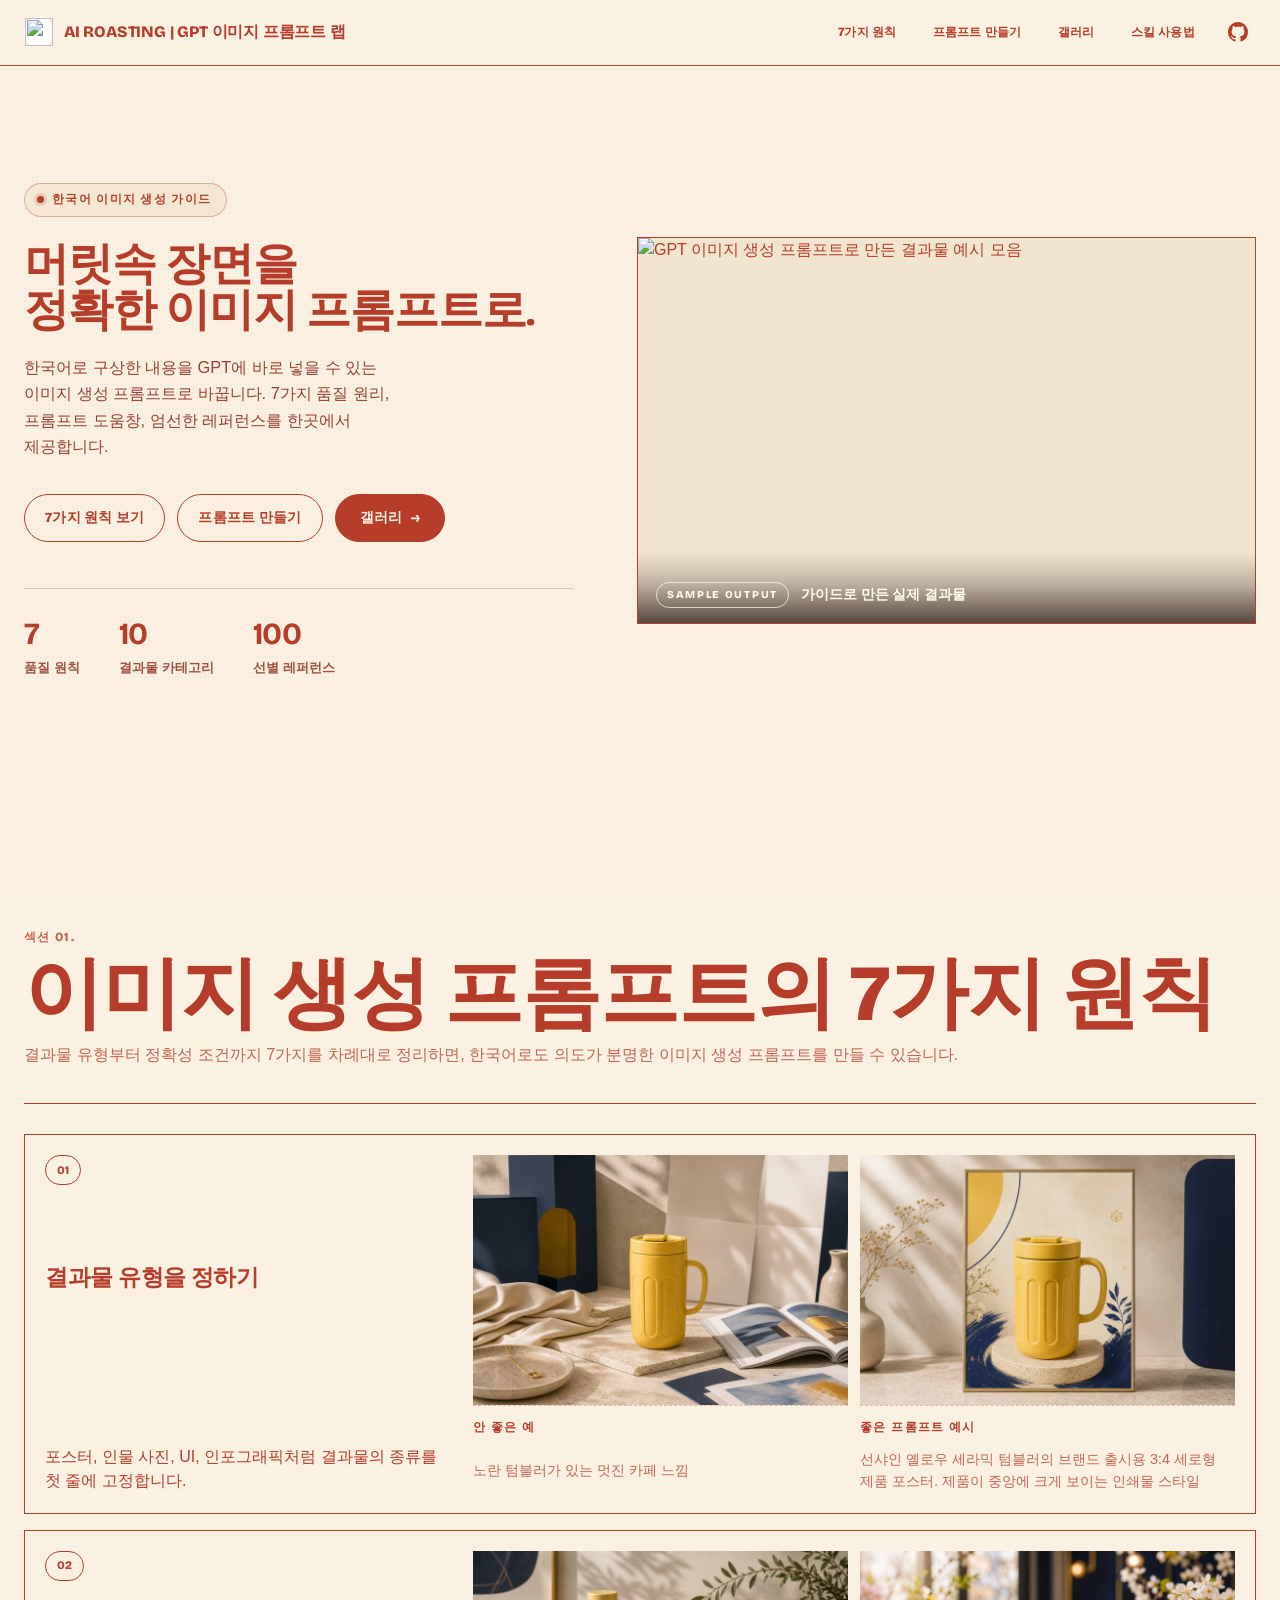
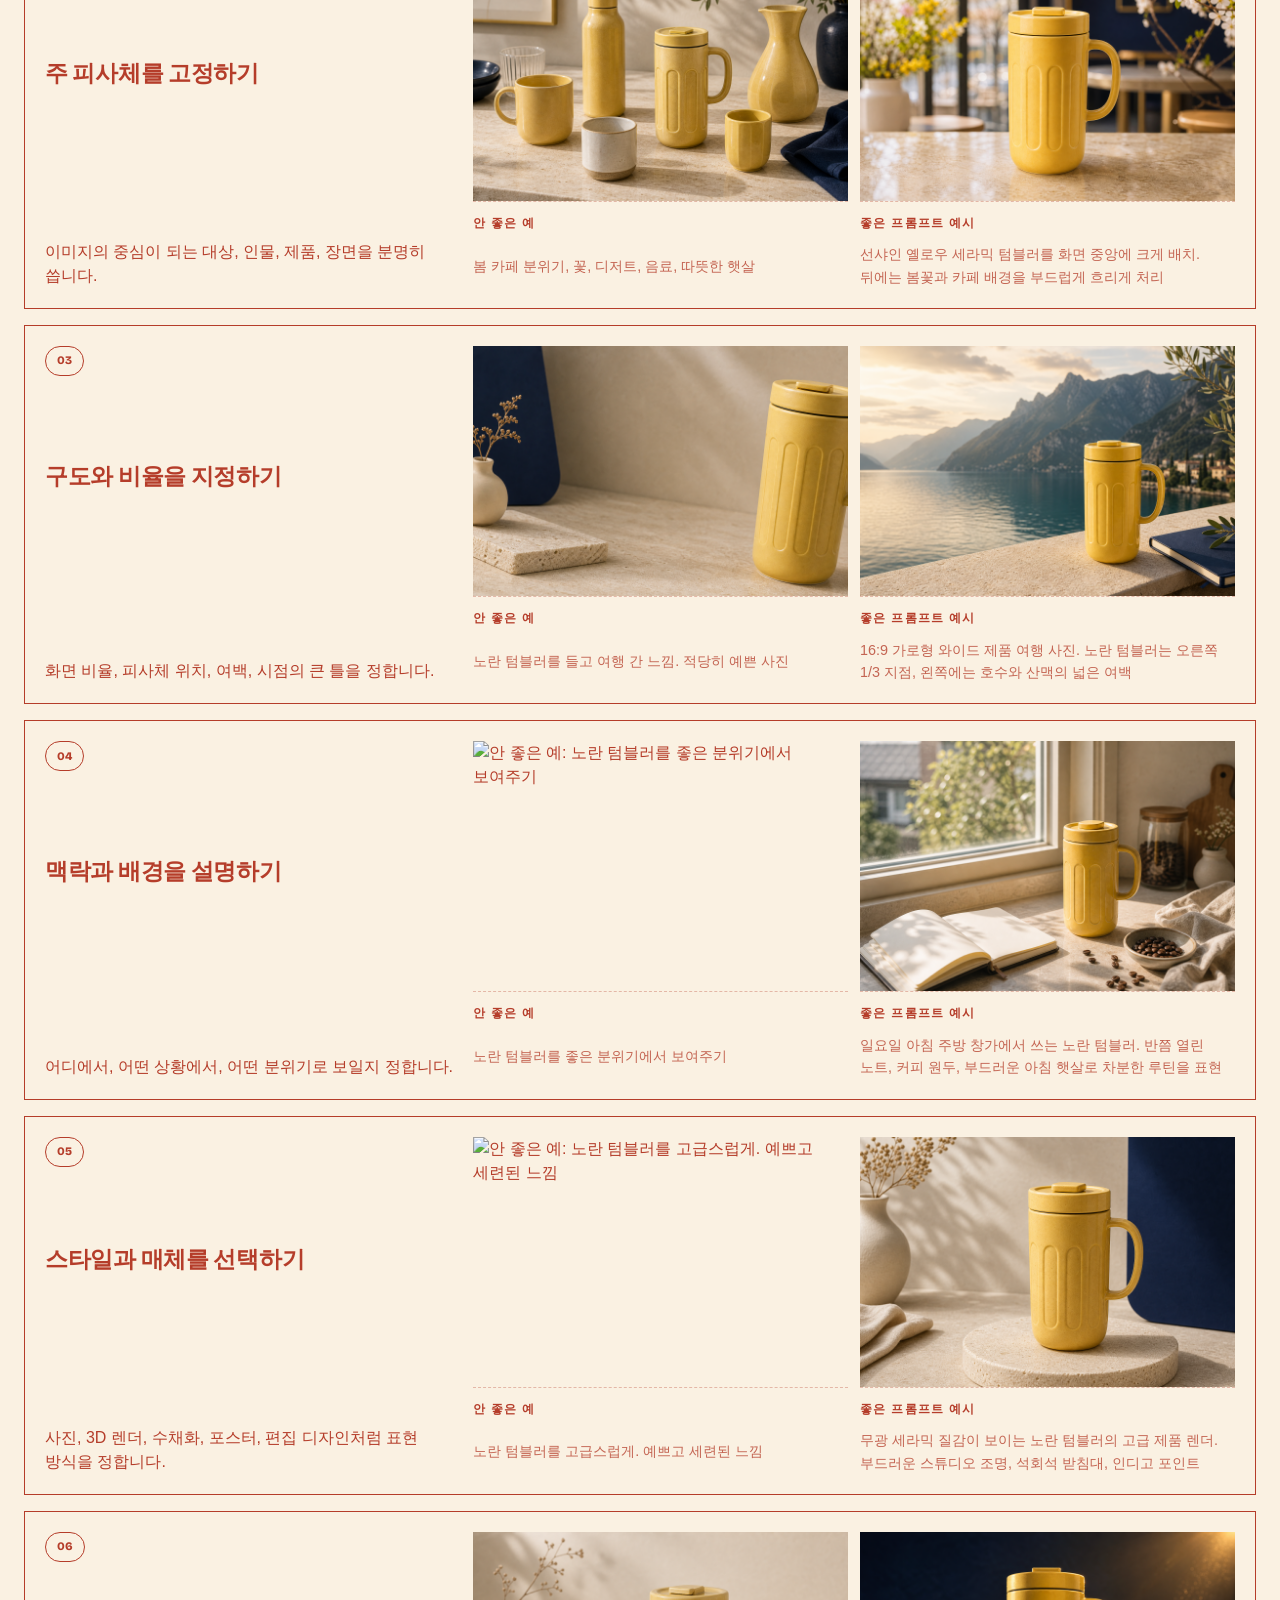
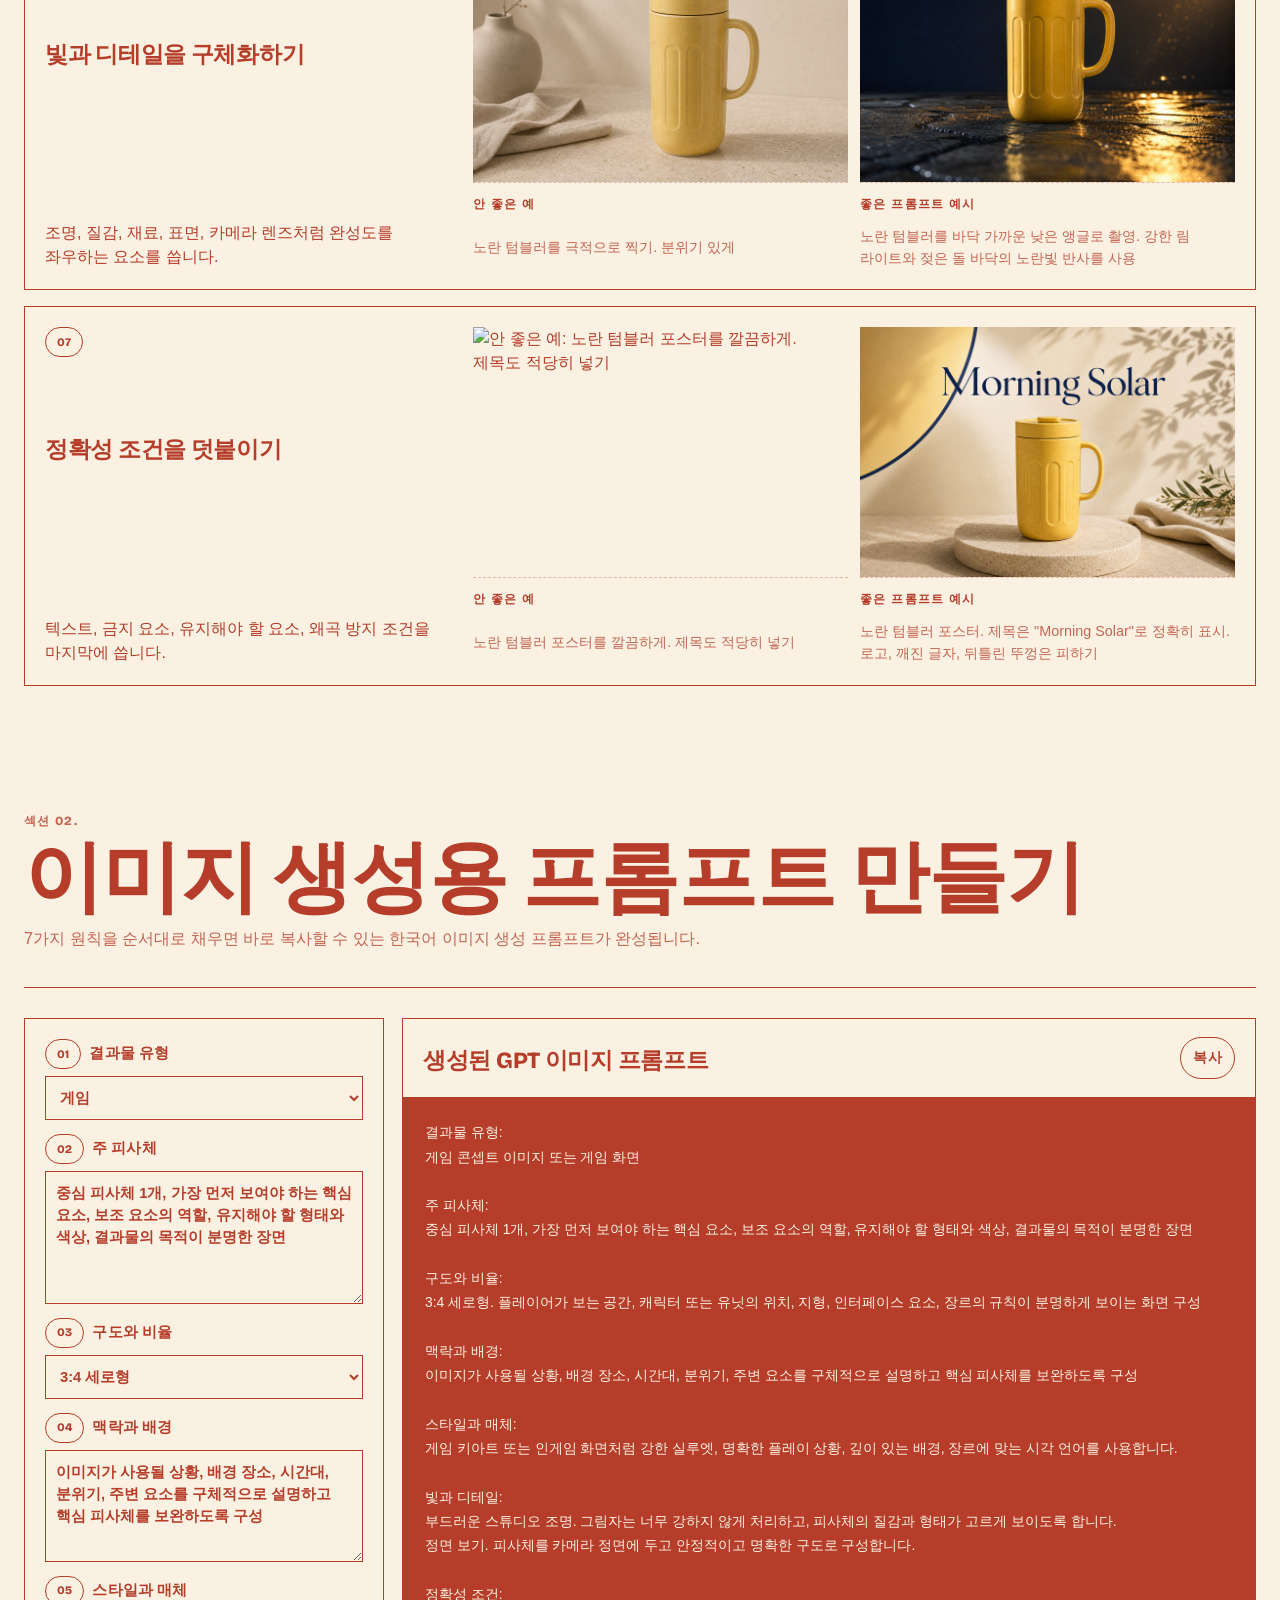
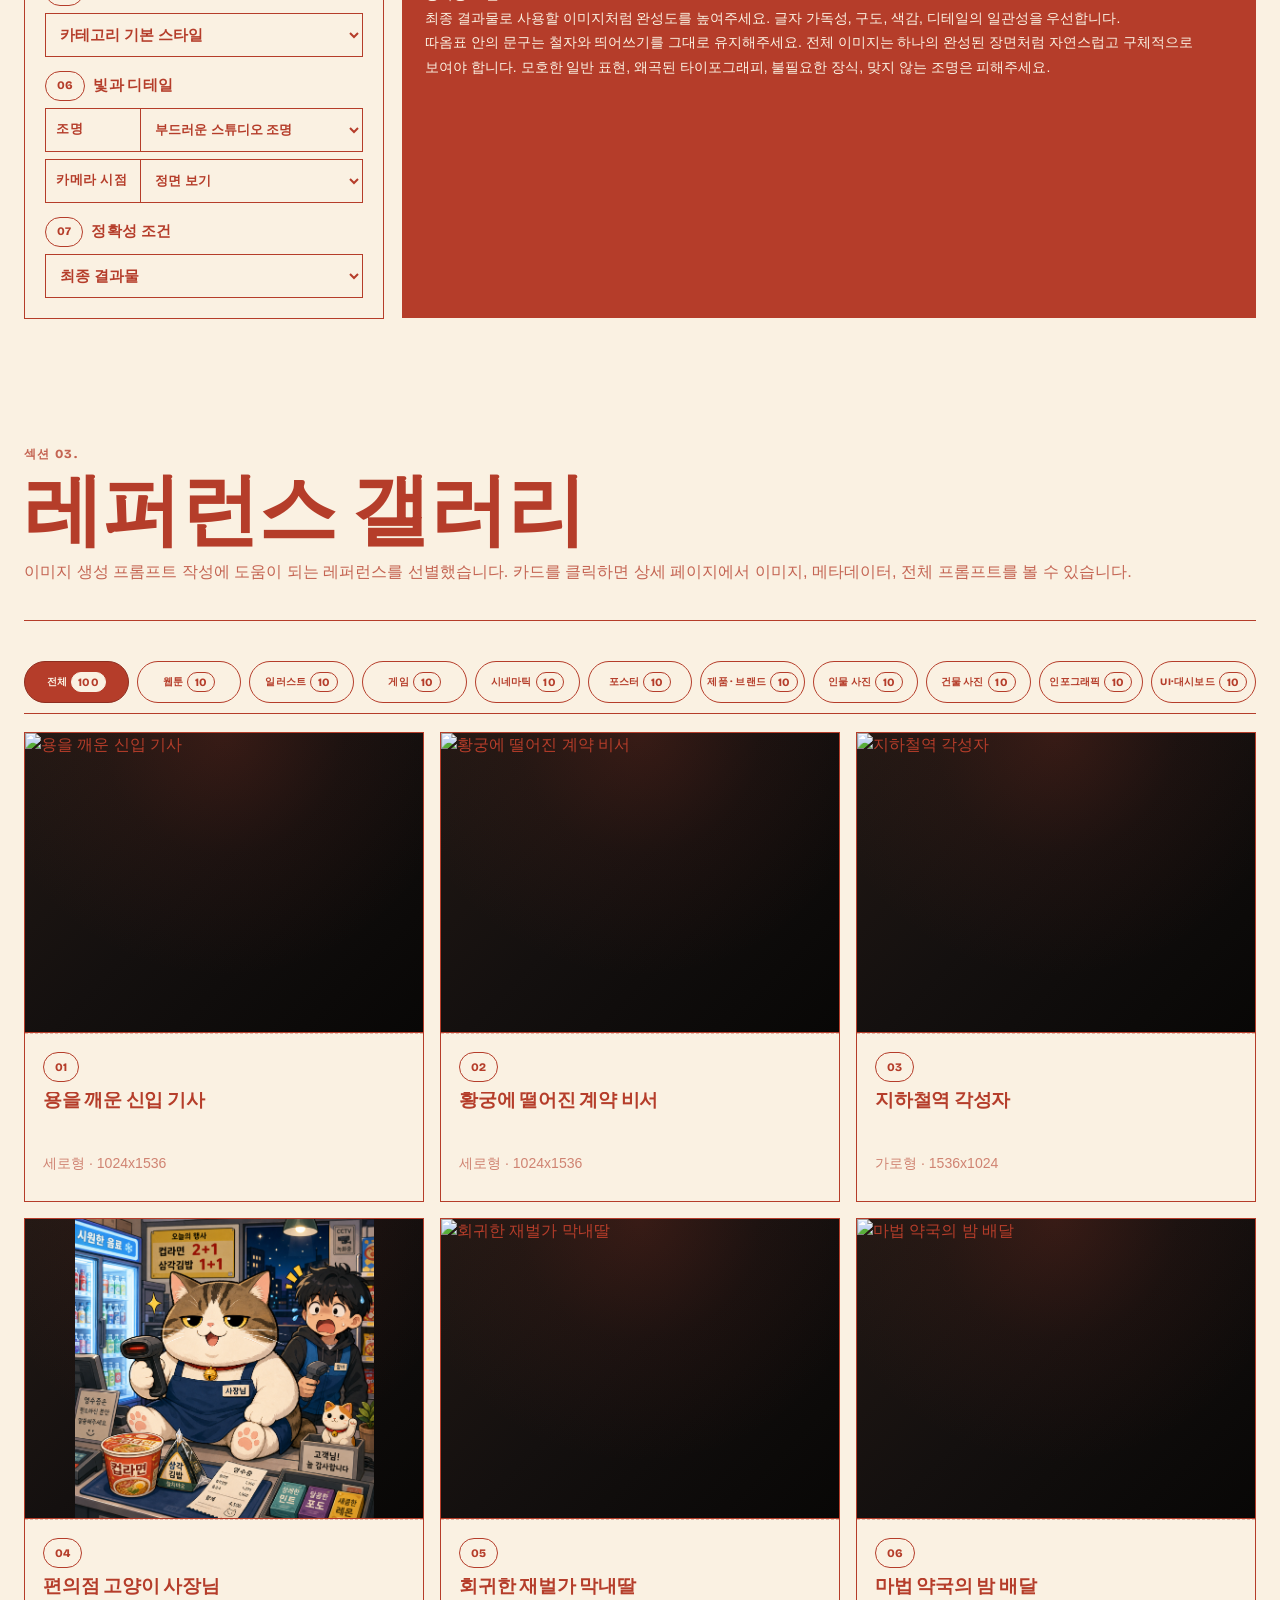
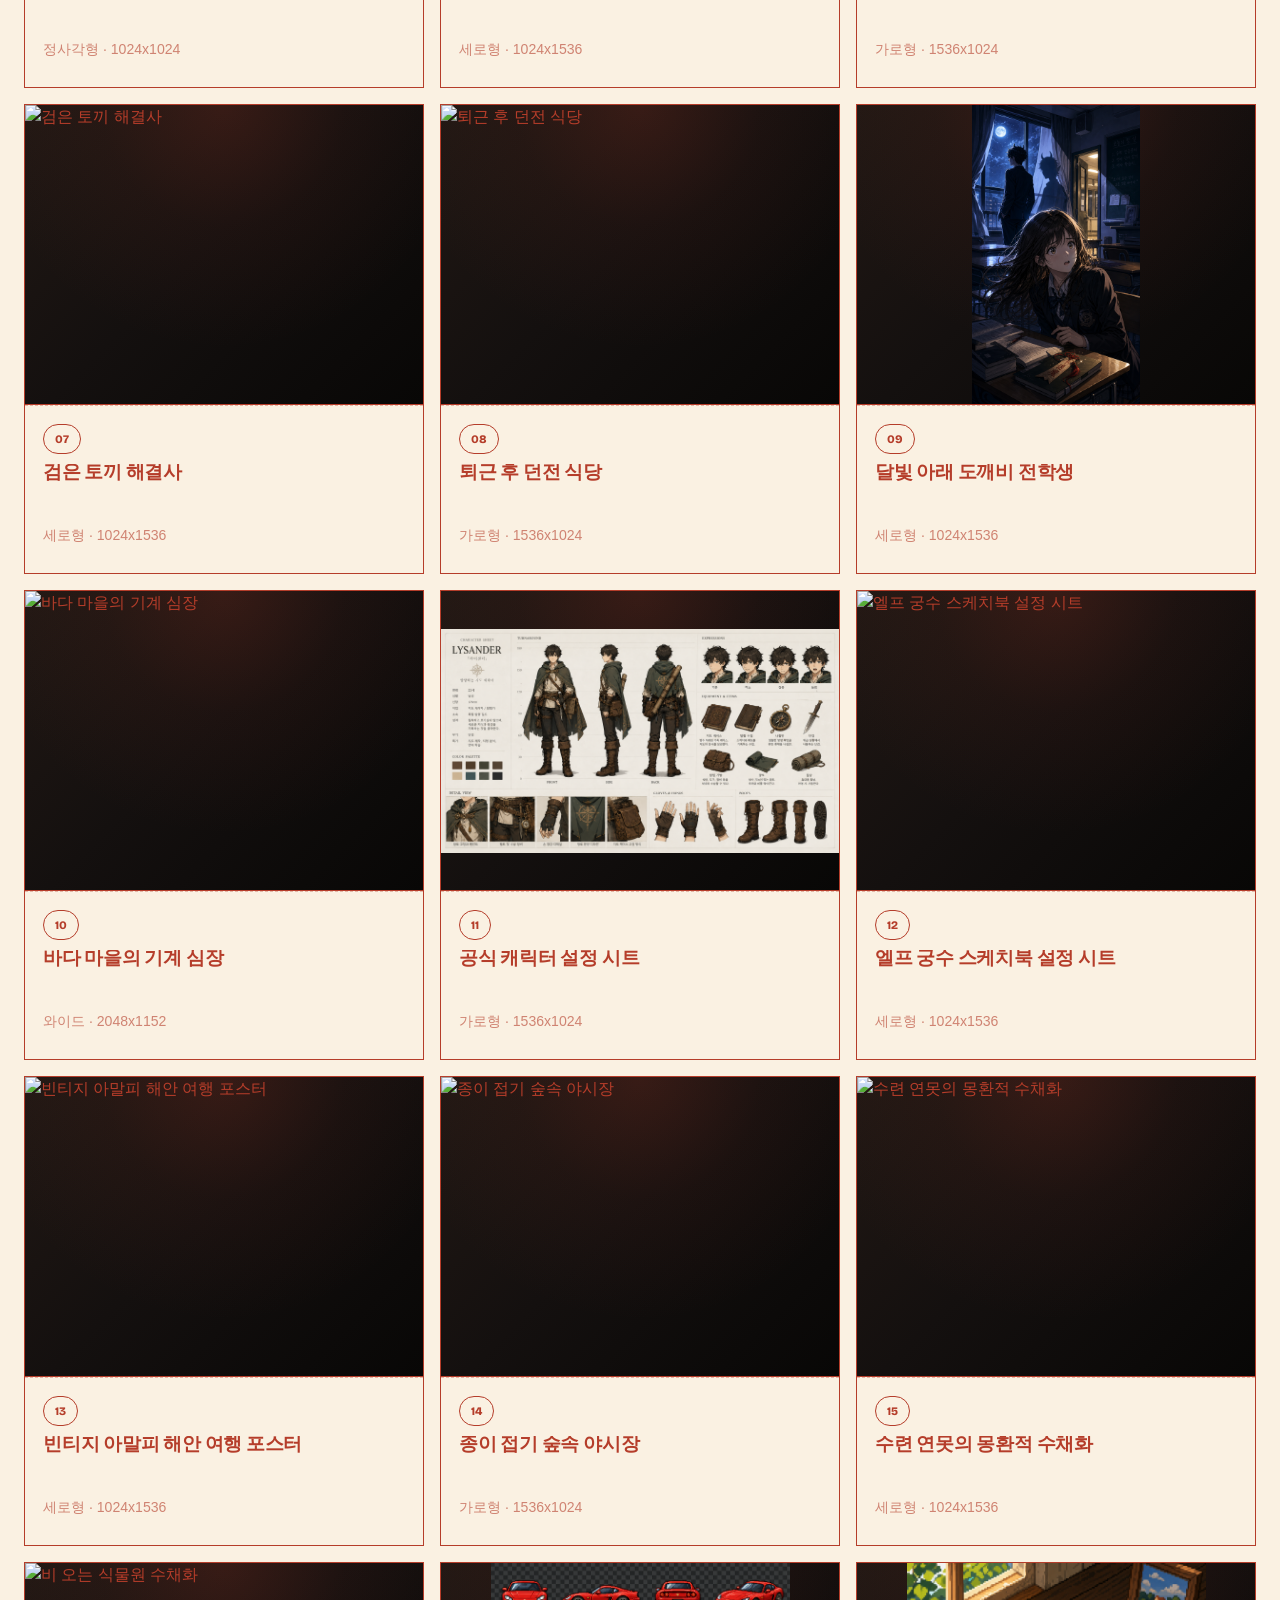
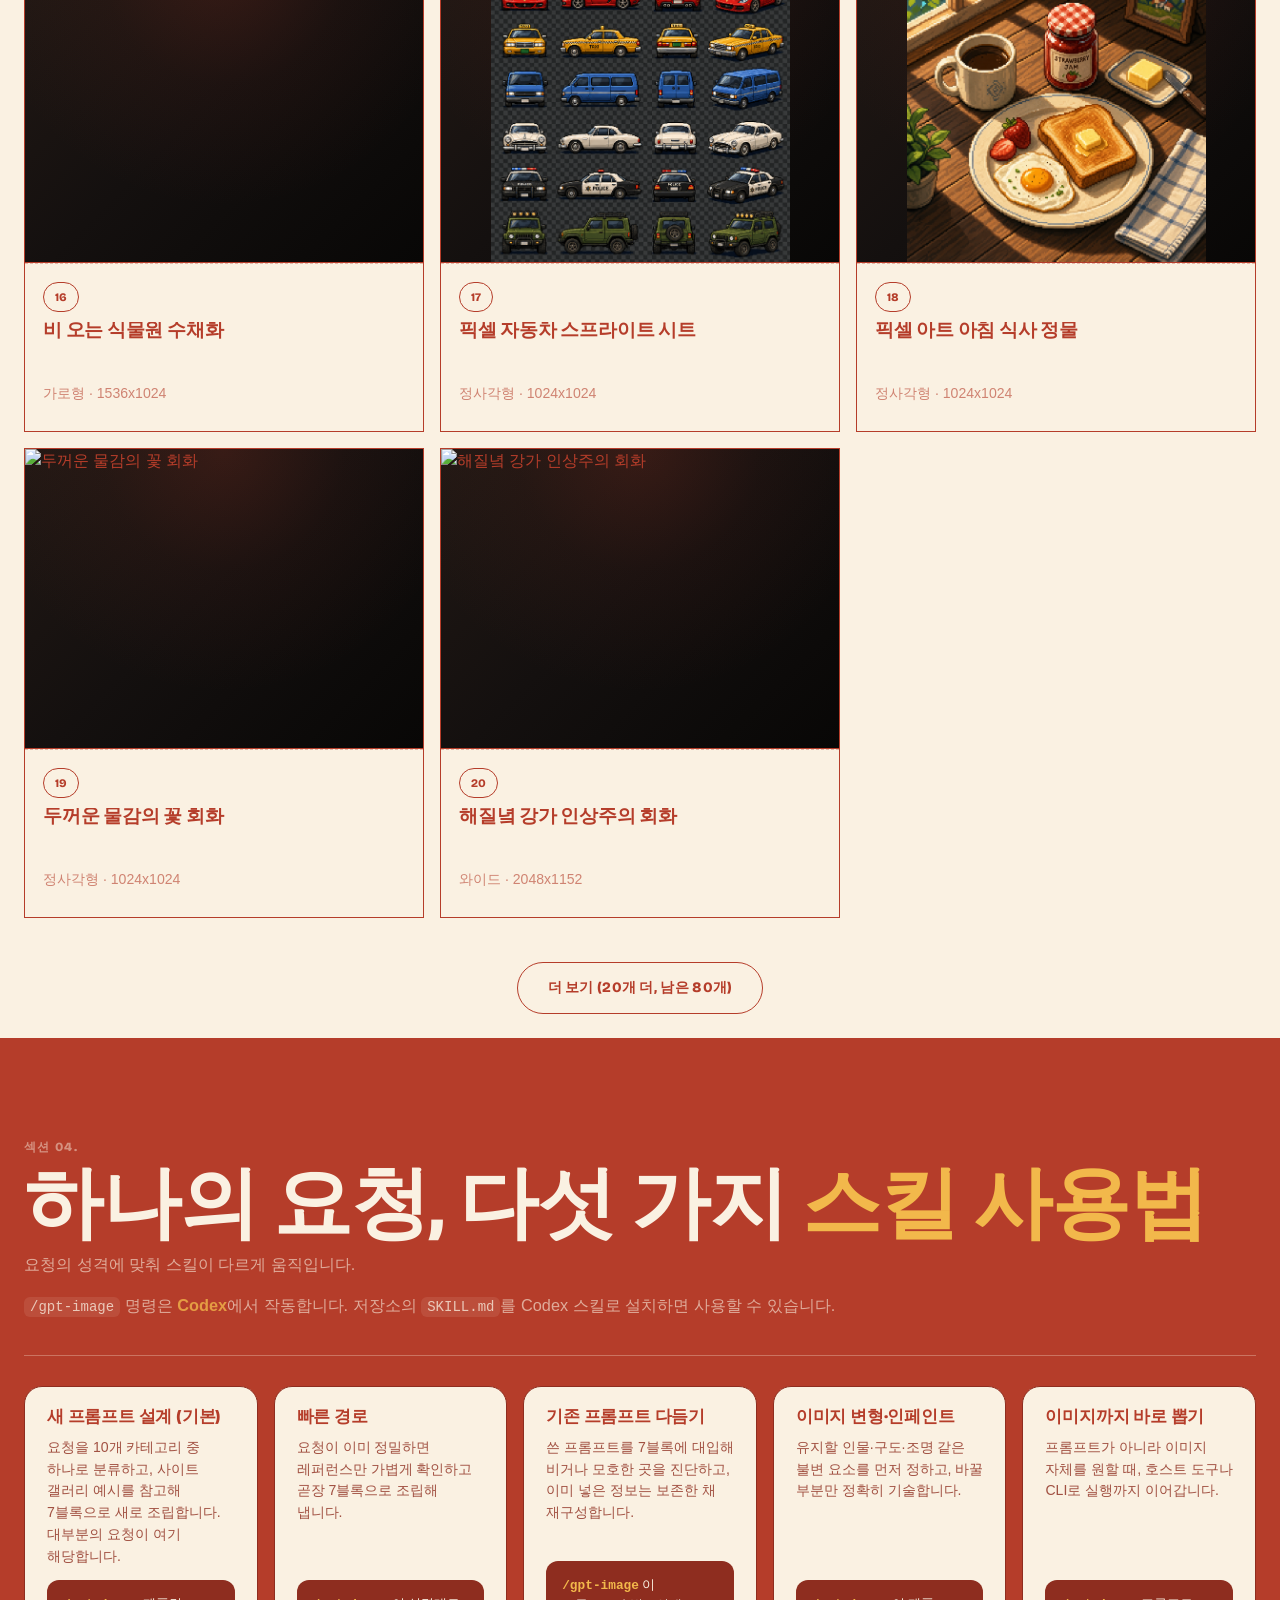
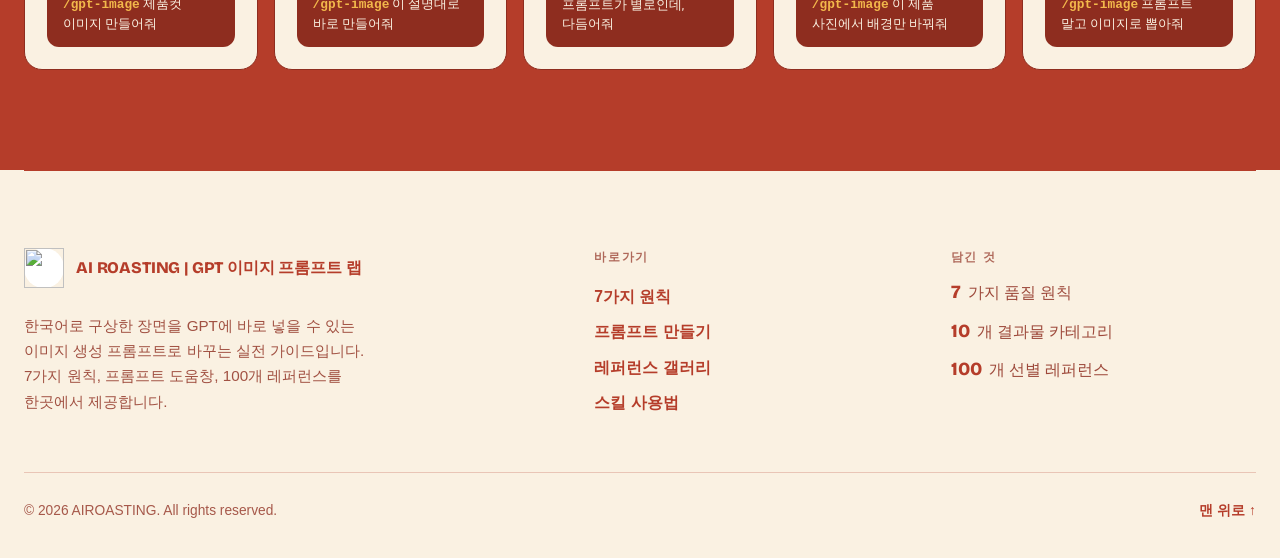
==== docs/index.html @ f92c9777 "헤더·푸터 브랜드명에 AI ROASTING 접두 추가 'AI ROASTING | GPT 이미지 프롬프트 랩'으로 통일.  Co-Authored-By: Claude Opus 4.8 " ====
<!doctype html>
<html lang="ko">
  <head>
    <meta charset="utf-8" />
    <meta name="viewport" content="width=device-width, initial-scale=1" />
    <title>AI ROASTING | GPT 이미지 프롬프트 랩</title>
    <meta
      name="description"
      content="한국 사용자를 위한 GPT 이미지 생성 프롬프트 작성 가이드"
    />

    <!-- 소셜 공유 썸네일 (Open Graph / Twitter). 배포 도메인이 다르면 아래 og:url·og:image·twitter:image의 절대 URL을 교체하세요. -->
    <meta property="og:type" content="website" />
    <meta property="og:site_name" content="AI ROASTING" />
    <meta property="og:title" content="GPT 이미지 프롬프트 랩" />
    <meta
      property="og:description"
      content="한국어로 구상한 장면을 GPT에 바로 넣는 이미지 생성 프롬프트로. 7가지 품질 원칙, 프롬프트 도움창, 선별 레퍼런스."
    />
    <meta property="og:url" content="https://airoasting.github.io/gpt-image/" />
    <meta property="og:image" content="https://airoasting.github.io/gpt-image/assets/gptimage2skill-banner.png" />
    <meta property="og:image:width" content="1586" />
    <meta property="og:image:height" content="992" />
    <meta property="og:image:alt" content="GPT 이미지 생성 프롬프트로 만든 결과물 예시 모음" />
    <meta property="og:locale" content="ko_KR" />

    <meta name="twitter:card" content="summary_large_image" />
    <meta name="twitter:title" content="GPT 이미지 프롬프트 랩" />
    <meta
      name="twitter:description"
      content="한국어로 구상한 장면을 GPT에 바로 넣는 이미지 생성 프롬프트로. 7가지 품질 원칙, 프롬프트 도움창, 선별 레퍼런스."
    />
    <meta name="twitter:image" content="https://airoasting.github.io/gpt-image/assets/gptimage2skill-banner.png" />

    <link rel="icon" href="./assets/logos/favicon.ico?v=2" sizes="any" />
    <link rel="icon" type="image/png" href="./assets/logos/favicon-32.png?v=2" sizes="32x32" />
    <link rel="apple-touch-icon" href="./assets/logos/favicon-180.png?v=2" sizes="180x180" />
    <link rel="stylesheet" href="./css/styles.css" />
  </head>
  <body>
    <header class="topbar">
      <div class="topbar-inner">
        <a class="brand" href="#start" aria-label="첫 화면으로 이동">
          <span class="brand-mark" aria-hidden="true">
            <img
              class="brand-logo"
              src="./assets/logos/logo1-transparent.png"
              alt=""
            />
          </span>
          <span>AI ROASTING | GPT 이미지 프롬프트 랩</span>
        </a>
        <div class="topbar-actions">
          <nav class="nav" aria-label="주요 섹션">
            <a href="#principles">7가지 원칙</a>
            <a href="#builder">프롬프트 만들기</a>
            <a href="#gallery">갤러리</a>
            <a href="#usage">스킬 사용법</a>
          </nav>
          <a
            class="github-link"
            href="https://github.com/airoasting/gpt-image"
            target="_blank"
            rel="noopener noreferrer"
            aria-label="GitHub 저장소 열기"
          >
            <svg viewBox="0 0 16 16" width="20" height="20" aria-hidden="true" fill="currentColor">
              <path d="M8 0C3.58 0 0 3.58 0 8c0 3.54 2.29 6.53 5.47 7.59.4.07.55-.17.55-.38 0-.19-.01-.82-.01-1.49-2.01.37-2.53-.49-2.69-.94-.09-.23-.48-.94-.82-1.13-.28-.15-.68-.52-.01-.53.63-.01 1.08.58 1.23.82.72 1.21 1.87.87 2.33.66.07-.52.28-.87.51-1.07-1.78-.2-3.64-.89-3.64-3.95 0-.87.31-1.59.82-2.15-.08-.2-.36-1.02.08-2.12 0 0 .67-.21 2.2.82.64-.18 1.32-.27 2-.27.68 0 1.36.09 2 .27 1.53-1.04 2.2-.82 2.2-.82.44 1.1.16 1.92.08 2.12.51.56.82 1.27.82 2.15 0 3.07-1.87 3.75-3.65 3.95.29.25.54.73.54 1.48 0 1.07-.01 1.93-.01 2.2 0 .21.15.46.55.38A8.013 8.013 0 0 0 16 8c0-4.42-3.58-8-8-8Z"/>
            </svg>
          </a>
        </div>
      </div>
    </header>

    <main id="start">
      <section class="hero" id="hero">
        <div class="hero-inner">
          <div class="hero-lede">
            <p class="eyebrow hero-eyebrow">
              <span class="eyebrow-dot" aria-hidden="true"></span>한국어 이미지 생성 가이드
            </p>
            <h1 class="hero-title">머릿속 장면을<br />정확한 이미지 프롬프트로.</h1>
            <p class="lead">
              한국어로 구상한 내용을 GPT에 바로 넣을 수 있는 이미지 생성 프롬프트로 바꿉니다.
              7가지 품질 원리, 프롬프트 도움창, 엄선한 레퍼런스를 한곳에서 제공합니다.
            </p>
            <div class="quick-actions">
              <a class="button ghost" href="#principles">7가지 원칙 보기</a>
              <a class="button ghost" href="#builder">프롬프트 만들기</a>
              <a class="button primary" href="#gallery"
                >갤러리<span class="button-arrow" aria-hidden="true">→</span></a
              >
            </div>
            <dl class="hero-stats">
              <div class="hero-stat">
                <dt>7</dt>
                <dd>품질 원칙</dd>
              </div>
              <div class="hero-stat">
                <dt>10</dt>
                <dd>결과물 카테고리</dd>
              </div>
              <div class="hero-stat">
                <dt>100</dt>
                <dd>선별 레퍼런스</dd>
              </div>
            </dl>
          </div>
          <figure class="hero-frame">
            <img
              src="./assets/gptimage2skill-banner.png"
              alt="GPT 이미지 생성 프롬프트로 만든 결과물 예시 모음"
            />
            <figcaption class="hero-frame-cap">
              <span class="hero-frame-tag">SAMPLE OUTPUT</span>
              <span>가이드로 만든 실제 결과물</span>
            </figcaption>
          </figure>
        </div>
      </section>

      <section class="section" id="principles">
        <div class="section-heading">
          <p class="eyebrow">섹션 01.</p>
          <h2>이미지 생성 프롬프트의 7가지 원칙</h2>
          <p>
            결과물 유형부터 정확성 조건까지 7가지를 차례대로 정리하면, 한국어로도
            의도가 분명한 이미지 생성 프롬프트를 만들 수 있습니다.
          </p>
        </div>
        <div class="principle-grid" id="principleGrid"></div>
      </section>

      <section class="section builder-section" id="builder">
        <div class="section-heading">
          <p class="eyebrow">섹션 02.</p>
          <h2>이미지 생성용 프롬프트 만들기</h2>
          <p>7가지 원칙을 순서대로 채우면 바로 복사할 수 있는 한국어 이미지 생성 프롬프트가 완성됩니다.</p>
        </div>

        <div class="builder">
          <form class="builder-form" id="promptForm">
            <label>
              <span class="field-heading"><span class="number-pill form-number">01</span><span>결과물 유형</span></span>
              <select id="purpose">
                <option value="game">게임</option>
                <option value="illustration-character">일러스트</option>
                <option value="cinematic-storyboard">시네마틱</option>
                <option value="posters-typography">포스터</option>
                <option value="product-brand">제품 · 브랜드</option>
                <option value="photo-fashion">인물 사진</option>
                <option value="space-architecture">건물 사진</option>
                <option value="infographic-education">인포그래픽</option>
                <option value="interface-data">UI·대시보드</option>
              </select>
            </label>
            <label>
              <span class="field-heading"><span class="number-pill form-number">02</span><span>주 피사체</span></span>
              <textarea id="subject" rows="5">중심 피사체 1개, 가장 먼저 보여야 하는 핵심 요소, 보조 요소의 역할, 유지해야 할 형태와 색상, 결과물의 목적이 분명한 장면</textarea>
            </label>
            <label>
              <span class="field-heading"><span class="number-pill form-number">03</span><span>구도와 비율</span></span>
              <select id="ratio">
                <option value="3:4 세로형">3:4 세로형</option>
                <option value="16:9 가로형">16:9 가로형</option>
                <option value="1:1 square">1:1 정사각형</option>
                <option value="9:16 모바일 세로형">9:16 모바일 세로형</option>
                <option value="21:9 와이드">21:9 와이드</option>
              </select>
            </label>
            <label>
              <span class="field-heading"><span class="number-pill form-number">04</span><span>맥락과 배경</span></span>
              <textarea id="context" rows="4">이미지가 사용될 상황, 배경 장소, 시간대, 분위기, 주변 요소를 구체적으로 설명하고 핵심 피사체를 보완하도록 구성</textarea>
            </label>
            <label>
              <span class="field-heading"><span class="number-pill form-number">05</span><span>스타일과 매체</span></span>
              <select id="style">
                <option value="category-default">카테고리 기본 스타일</option>
                <option value="photoreal">실사 사진</option>
                <option value="product-render">3D 제품 렌더</option>
                <option value="editorial-poster">포스터/편집 디자인</option>
                <option value="illustrated">일러스트레이션</option>
                <option value="watercolor-style">수채화</option>
                <option value="pixel-style">픽셀 아트</option>
                <option value="cinematic-style">시네마틱 장면</option>
              </select>
            </label>
            <div class="builder-field">
              <span class="field-heading"><span class="number-pill form-number">06</span><span>빛과 디테일</span></span>
              <label class="nested-field">
                <span class="nested-label">조명</span>
                <select id="lighting">
                  <option value="soft-studio">부드러운 스튜디오 조명</option>
                  <option value="golden-hour">골든아워 자연광</option>
                  <option value="dramatic-rim">극적인 림 라이트</option>
                  <option value="neon-night">네온 야간 조명</option>
                  <option value="overcast">흐린 날의 확산광</option>
                  <option value="low-key">로우키 조명</option>
                </select>
              </label>
              <label class="nested-field">
                <span class="nested-label">카메라 시점</span>
                <select id="camera">
                  <option value="front-view">정면 보기</option>
                  <option value="extreme-close-up">극단적 클로즈업</option>
                  <option value="fisheye">어안 렌즈</option>
                  <option value="extreme-wide">극단적 와이드</option>
                  <option value="face-close-up">얼굴 클로즈업</option>
                  <option value="high-angle">높은 앵글</option>
                  <option value="low-angle">낮은 앵글</option>
                  <option value="medium-shot">미디엄 샷</option>
                  <option value="rear-view">후면 보기</option>
                  <option value="side-view">측면 보기</option>
                  <option value="dramatic-low-angle">극단적 낮은 앵글</option>
                </select>
              </label>
            </div>
            <label>
              <span class="field-heading"><span class="number-pill form-number">07</span><span>정확성 조건</span></span>
              <select id="detail">
                <option value="final">최종 결과물</option>
                <option value="exploration">아이디어 탐색</option>
                <option value="text-heavy">텍스트/라벨 중심</option>
                <option value="reference-edit">레퍼런스 편집</option>
              </select>
            </label>
          </form>

          <div class="generated-command">
            <div class="code-meta">
              <h3>생성된 GPT 이미지 프롬프트</h3>
              <button class="copy-button" data-copy-target="builtCode">복사</button>
            </div>
            <pre><code id="builtCode"></code></pre>
          </div>
        </div>
      </section>

      <section class="section" id="gallery">
        <div class="section-heading">
          <p class="eyebrow">섹션 03.</p>
          <h2>레퍼런스 갤러리</h2>
          <p>
            이미지 생성 프롬프트 작성에 도움이 되는 레퍼런스를 선별했습니다. 카드를 클릭하면
            상세 페이지에서 이미지, 메타데이터, 전체 프롬프트를 볼 수 있습니다.
          </p>
        </div>

        <div class="gallery-tools">
          <div class="gallery-filter">
            <div class="gallery-category-list" id="galleryCategoryList" aria-label="갤러리 카테고리"></div>
          </div>
          <p class="gallery-count" id="galleryCount" hidden>0개 레퍼런스</p>
        </div>

        <div class="gallery-grid full-gallery" id="galleryGrid" aria-live="polite"></div>

        <div class="gallery-more" id="galleryMore" hidden>
          <button class="button ghost gallery-more-button" id="galleryMoreButton" type="button"></button>
        </div>
      </section>

      <section class="section usage-section" id="usage">
        <div class="usage-inner">
          <div class="section-heading usage-heading">
            <p class="eyebrow">섹션 04.</p>
            <h2>하나의 요청, 다섯 가지 <span class="usage-highlight">스킬 사용법</span></h2>
            <p>요청의 성격에 맞춰 스킬이 다르게 움직입니다.</p>
            <p class="usage-note"><code>/gpt-image</code> 명령은 <strong>Codex</strong>에서 작동합니다. 저장소의 <code>SKILL.md</code>를 Codex 스킬로 설치하면 사용할 수 있습니다.</p>
          </div>

          <div class="usage-grid">
            <article class="usage-card">
              <h3>새 프롬프트 설계 (기본)</h3>
              <p>요청을 10개 카테고리 중 하나로 분류하고, 사이트 갤러리 예시를 참고해 7블록으로 새로 조립합니다. 대부분의 요청이 여기 해당합니다.</p>
              <div class="usage-example"><span class="usage-cmd">/gpt-image</span> 제품컷 이미지 만들어줘</div>
            </article>
            <article class="usage-card">
              <h3>빠른 경로</h3>
              <p>요청이 이미 정밀하면 레퍼런스만 가볍게 확인하고 곧장 7블록으로 조립해 냅니다.</p>
              <div class="usage-example"><span class="usage-cmd">/gpt-image</span> 이 설명대로 바로 만들어줘</div>
            </article>
            <article class="usage-card">
              <h3>기존 프롬프트 다듬기</h3>
              <p>쓴 프롬프트를 7블록에 대입해 비거나 모호한 곳을 진단하고, 이미 넣은 정보는 보존한 채 재구성합니다.</p>
              <div class="usage-example"><span class="usage-cmd">/gpt-image</span> 이 프롬프트가 별로인데, 다듬어줘</div>
            </article>
            <article class="usage-card">
              <h3>이미지 변형·인페인트</h3>
              <p>유지할 인물·구도·조명 같은 불변 요소를 먼저 정하고, 바꿀 부분만 정확히 기술합니다.</p>
              <div class="usage-example"><span class="usage-cmd">/gpt-image</span> 이 제품 사진에서 배경만 바꿔줘</div>
            </article>
            <article class="usage-card">
              <h3>이미지까지 바로 뽑기</h3>
              <p>프롬프트가 아니라 이미지 자체를 원할 때, 호스트 도구나 CLI로 실행까지 이어갑니다.</p>
              <div class="usage-example"><span class="usage-cmd">/gpt-image</span> 프롬프트 말고 이미지로 뽑아줘</div>
            </article>
          </div>
        </div>
      </section>

      <section class="reference-detail section" id="referenceDetail" hidden>
        <div class="detail-topbar">
          <div class="detail-nav-actions">
            <button class="button ghost" id="detailBackButton" type="button">← 갤러리로 돌아가기</button>
            <button class="button ghost" id="detailCategoryButton" type="button"></button>
          </div>
          <span class="number-pill" id="detailNumber"></span>
        </div>

        <div class="detail-hero">
          <div class="detail-copy">
            <p class="eyebrow" id="detailCategory"></p>
            <h2 id="detailTitle"></h2>
            <dl class="modal-detail-list detail-list">
              <div>
                <dt>카테고리</dt>
                <dd id="detailCategoryName"></dd>
              </div>
              <div>
                <dt>사이즈</dt>
                <dd id="detailMeta"></dd>
              </div>
            </dl>
          </div>
          <button class="detail-media-button" id="detailImageButton" type="button" aria-label="이미지 크게 보기">
            <img id="detailImage" src="" alt="" />
          </button>
        </div>

        <div class="detail-prompt-block">
          <div class="detail-prompt-header">
            <p class="eyebrow">프롬프트</p>
            <div class="modal-actions">
              <button class="copy-button" id="detailCopyButton" type="button">프롬프트 복사</button>
              <a class="button ghost" id="detailSourceLink" href="#" download>MD 다운로드</a>
            </div>
          </div>
          <pre class="detail-prompt-pre"><code id="detailPrompt"></code></pre>
        </div>
      </section>
    </main>

    <footer class="footer">
      <div class="footer-top">
        <div class="footer-brand">
          <a class="footer-logo" href="#hero" aria-label="첫 화면으로 이동">
            <span class="footer-mark" aria-hidden="true">
              <img src="./assets/logos/logo1-transparent.png" alt="" />
            </span>
            <span>AI ROASTING | GPT 이미지 프롬프트 랩</span>
          </a>
          <p class="footer-desc">
            한국어로 구상한 장면을 GPT에 바로 넣을 수 있는 이미지 생성 프롬프트로
            바꾸는 실전 가이드입니다. 7가지 원칙, 프롬프트 도움창, 100개 레퍼런스를
            한곳에서 제공합니다.
          </p>
        </div>

        <nav class="footer-col" aria-label="바로가기">
          <h3 class="footer-col-title">바로가기</h3>
          <a href="#principles">7가지 원칙</a>
          <a href="#builder">프롬프트 만들기</a>
          <a href="#gallery">레퍼런스 갤러리</a>
          <a href="#usage">스킬 사용법</a>
        </nav>

        <div class="footer-col">
          <h3 class="footer-col-title">담긴 것</h3>
          <ul class="footer-facts">
            <li><strong>7</strong>가지 품질 원칙</li>
            <li><strong>10</strong>개 결과물 카테고리</li>
            <li><strong>100</strong>개 선별 레퍼런스</li>
          </ul>
        </div>
      </div>

      <div class="footer-bottom">
        <span>© 2026 AIROASTING. All rights reserved.</span>
        <a class="footer-top-link" href="#hero">맨 위로 ↑</a>
      </div>
    </footer>

    <div class="modal image-modal" id="promptModal" aria-hidden="true">
      <div class="modal-backdrop" data-close-modal></div>
      <section class="image-modal-panel" role="dialog" aria-modal="true" aria-label="확대 이미지">
        <button class="modal-close" type="button" data-close-modal aria-label="닫기">×</button>
        <img id="modalImage" src="" alt="" />
      </section>
    </div>

    <script src="./js/gallery-data.js?v=20260701"></script>
    <script src="./js/script.js?v=guidebook-redesign"></script>
  </body>
</html>
---- docs/css/styles.css ----
@import url("https://fonts.googleapis.com/css2?family=Archivo:wght@400;500;600;700&family=Bricolage+Grotesque:wght@700;800&family=Fraunces:opsz,wght@9..144,400;9..144,600&display=swap");
@import url("https://cdn.jsdelivr.net/gh/orioncactus/pretendard/dist/web/static/pretendard.css");

:root {
  --font-latin: "Bricolage Grotesque", Archivo, ui-sans-serif, system-ui, -apple-system, sans-serif;
  --font-korean: "Pretendard Variable", Pretendard, "Noto Sans KR", sans-serif;
  --font-site: var(--font-latin), var(--font-korean);
  --paper: #faf1e2;
  --paper-deep: #f2e5cf;
  --paper-vd: #e8d7b6;
  --sun: #faf1e2;
  --sun-soft: #f2e5cf;
  --ink: #b53d2a;
  --ink-dp: #8e2d1f;
  --ember: #b53d2a;
  --haze: #e8d7b6;
  --line: #b53d2a;
  --bg: var(--paper);
  --surface: var(--paper);
  --surface-2: var(--paper-deep);
  --text: var(--ink);
  --muted: var(--ink);
  --accent: var(--ember);
  --accent-2: var(--ink);
  --accent-3: var(--sun);
  --code: var(--ink);
  --code-text: var(--paper);
  --rule: var(--ink);
  --yellow: var(--paper-deep);
  --shadow: none;
  --image-matte:
    radial-gradient(circle at 50% 0%, rgba(181, 61, 42, 0.2) 0%, rgba(181, 61, 42, 0.06) 34%, rgba(16, 13, 12, 0) 68%),
    linear-gradient(135deg, #211814 0%, #14100f 46%, #080706 100%);
}

* {
  box-sizing: border-box;
}

html {
  scroll-behavior: smooth;
}

body {
  margin: 0;
  background:
    radial-gradient(ellipse 42% 38% at 78% 8%, rgba(241, 238, 46, 0.44) 0%, rgba(248, 243, 155, 0.24) 42%, rgba(233, 229, 219, 0) 72%),
    radial-gradient(ellipse 34% 30% at 8% 18%, rgba(226, 107, 74, 0.16) 0%, rgba(233, 229, 219, 0) 68%),
    var(--paper);
  color: var(--text);
  font-family: var(--font-site);
  line-height: 1.5;
  overflow-x: hidden;
  overflow-wrap: break-word;
  word-break: keep-all;
}

a {
  color: inherit;
}

code,
pre {
  font-family: var(--font-site);
  word-break: keep-all;
}

code {
  color: var(--ember);
  font-size: 0.94em;
}

img {
  display: block;
  max-width: 100%;
}

.topbar {
  position: sticky;
  top: 0;
  z-index: 20;
  padding: 0;
  border-bottom: 1px solid rgba(27, 37, 102, 0.22);
  background: rgba(233, 229, 219, 0.9);
  backdrop-filter: blur(18px);
}

.topbar-inner {
  display: flex;
  align-items: center;
  justify-content: space-between;
  gap: 20px;
  width: min(1180px, calc(100% - 36px));
  margin-inline: auto;
  padding: 14px 0;
}

.brand {
  display: inline-flex;
  align-items: center;
  gap: 10px;
  text-decoration: none;
  font-family: var(--font-site);
  font-weight: 700;
  letter-spacing: 0.04em;
  text-transform: uppercase;
}

.brand-mark {
  display: grid;
  width: 42px;
  height: 42px;
  place-items: center;
}

.brand-logo {
  width: 100%;
  height: 100%;
  object-fit: contain;
}

.nav {
  display: flex;
  align-items: center;
  gap: 6px;
  min-width: 0;
}

.nav a {
  min-width: 58px;
  padding: 8px 10px;
  border-radius: 999px;
  color: var(--muted);
  font-family: var(--font-site);
  font-size: 0.78rem;
  font-weight: 600;
  letter-spacing: 0.14em;
  text-align: center;
  text-decoration: none;
  text-transform: uppercase;
  white-space: nowrap;
}

.nav a:hover {
  background: var(--sun-soft);
  color: var(--text);
}

.topbar-actions {
  display: flex;
  align-items: center;
  gap: 10px;
}

.github-link {
  display: inline-flex;
  align-items: center;
  justify-content: center;
  width: 36px;
  height: 36px;
  border-radius: 999px;
  color: var(--muted);
  flex-shrink: 0;
}

.github-link:hover {
  background: var(--sun-soft);
  color: var(--text);
}

.section,
.hero,
.signal-strip,
.footer {
  width: min(1180px, calc(100% - 36px));
  margin-inline: auto;
}

.section {
  padding: clamp(72px, 8vw, 128px) 0 20px;
}

.hero {
  min-height: min(780px, calc(100vh - 69px));
  padding: clamp(28px, 4vw, 48px) 0;
  position: relative;
  align-items: stretch;
}

.hero::before {
  position: absolute;
  inset: 0 auto auto clamp(-80px, -5vw, -36px);
  z-index: -1;
  width: min(62vw, 860px);
  height: min(72vh, 760px);
  background: radial-gradient(ellipse 58% 48% at 34% 40%, rgba(241, 238, 46, 0.82) 0%, rgba(248, 243, 155, 0.46) 44%, rgba(240, 218, 124, 0.18) 66%, rgba(233, 229, 219, 0) 78%);
  content: "";
  opacity: 0.94;
  pointer-events: none;
}

.hero::after {
  position: absolute;
  inset: clamp(72px, 9vw, 150px) auto auto clamp(12px, 3vw, 54px);
  z-index: -1;
  width: min(32vw, 440px);
  height: min(38vh, 380px);
  border-top: 1px solid rgba(27, 37, 102, 0.28);
  border-left: 1px solid rgba(27, 37, 102, 0.28);
  content: "";
  pointer-events: none;
}

.section-grid {
  display: grid;
  grid-template-columns: minmax(0, 0.84fr) minmax(340px, 1.16fr);
  gap: clamp(28px, 5vw, 64px);
  align-items: center;
}

.hero.section-grid {
  grid-template-columns: 1fr;
  gap: 0;
}

.hero-copy {
  z-index: 2;
  grid-area: 1 / 1;
  width: min(100%, 1080px);
  max-width: none;
  align-self: end;
  color: var(--paper);
  padding: clamp(28px, 4vw, 52px);
}

.hero-copy .lead {
  max-width: 980px;
  color: rgba(255, 252, 238, 0.94);
  font-size: clamp(1.05rem, 1.28vw, 1.39rem);
  font-weight: 600;
  line-height: 1.56;
}

.hero-copy .eyebrow {
  color: rgba(255, 252, 238, 0.86);
}

.hero-copy h1 {
  color: #fffcee;
  font-size: clamp(2.55rem, min(4.15vw, 7.5vh), 4.15rem);
  text-shadow: 0 10px 34px rgba(0, 0, 0, 0.34);
}

.eyebrow {
  margin: 0 0 10px;
  color: var(--ink);
  font-size: 0.78rem;
  font-family: var(--font-site);
  font-weight: 600;
  letter-spacing: 0.18em;
  text-transform: uppercase;
}

h1,
h2,
h3,
p {
  margin-top: 0;
}

h1 {
  margin-bottom: 18px;
  font-family: var(--font-site);
  font-size: clamp(1.8rem, min(3.4vw, 5vh), 3.4rem);
  font-weight: 600;
  line-height: 0.94;
  letter-spacing: -0.018em;
}

h2 {
  margin-bottom: 12px;
  font-family: var(--font-site);
  font-size: clamp(2.7rem, min(5vw, 8vh), 5.4rem);
  font-weight: 600;
  line-height: 0.98;
  letter-spacing: -0.02em;
}

h3 {
  margin-bottom: 8px;
  font-family: var(--font-site);
  font-size: clamp(1.42rem, 1.7vw, 2rem);
  font-weight: 600;
  line-height: 1.05;
  letter-spacing: -0.01em;
}

.lead {
  max-width: 58ch;
  color: var(--muted);
  font-size: clamp(1rem, 1.1vw, 1.18rem);
  font-weight: 500;
}

.quick-actions {
  display: flex;
  flex-wrap: wrap;
  gap: 12px;
  margin-top: 30px;
}

.button,
.copy-button,
.mode-button {
  display: inline-flex;
  min-height: 42px;
  align-items: center;
  justify-content: center;
  border: 1px solid transparent;
  border-radius: 0;
  cursor: pointer;
  font: inherit;
  font-family: var(--font-site);
  font-size: 0.86rem;
  font-weight: 700;
  letter-spacing: 0.06em;
  text-decoration: none;
}

.button {
  padding: 11px 16px;
}

.button.primary {
  border-color: var(--ink);
  background: linear-gradient(180deg, var(--sun) 0%, var(--sun-soft) 60%, var(--haze) 100%);
  color: var(--ink);
}

.button.ghost {
  border-color: var(--line);
  background: rgba(233, 229, 219, 0.62);
}

.hero-copy .button.ghost {
  border-color: rgba(255, 252, 238, 0.72);
  background: rgba(0, 0, 0, 0.18);
  color: #fffcee;
}

.hero-media {
  grid-area: 1 / 1;
  position: relative;
  overflow: hidden;
  border: 1px solid var(--line);
  border-radius: 0;
  background: var(--surface);
  box-shadow: var(--shadow);
}

.hero-media::after {
  position: absolute;
  inset: 0;
  background:
    linear-gradient(90deg, rgba(0, 0, 0, 0.68) 0%, rgba(0, 0, 0, 0.54) 35%, rgba(0, 0, 0, 0.28) 67%, rgba(0, 0, 0, 0.06) 100%),
    linear-gradient(0deg, rgba(0, 0, 0, 0.38) 0%, rgba(0, 0, 0, 0.1) 42%, rgba(0, 0, 0, 0) 72%);
  content: "";
  pointer-events: none;
}

.hero-media img {
  width: 100%;
  height: min(74vh, 720px);
  min-height: 560px;
  transform: scale(1.035);
  transform-origin: 56% 45%;
  object-fit: cover;
}

.signal-strip {
  display: grid;
  grid-template-columns: repeat(3, 1fr);
  gap: 1px;
  overflow: hidden;
  border: 1px solid var(--line);
  border-radius: 0;
  background: var(--line);
}

.signal-strip article {
  min-height: 104px;
  padding: 22px;
  background: var(--surface);
}

.signal-strip strong {
  display: block;
  margin-bottom: 6px;
  font-size: 1.08rem;
}

.signal-strip span,
.section-heading p,
.pattern-card p,
.gallery-card p,
.code-note {
  color: var(--muted);
  opacity: 0.78;
}

.section-heading {
  width: 100%;
  margin-bottom: 26px;
  padding-bottom: 18px;
  border-bottom: 1px solid rgba(27, 37, 102, 0.22);
}

.section-heading p:not(.eyebrow) {
  max-width: none;
}

.code-layout {
  display: grid;
  grid-template-columns: 220px minmax(0, 1fr);
  gap: 16px;
}

.mode-list {
  display: grid;
  gap: 8px;
  align-content: start;
}

.mode-button {
  width: 100%;
  justify-content: flex-start;
  padding: 12px 14px;
  border-color: var(--line);
  background: var(--surface);
  color: var(--muted);
}

.mode-button.active,
.mode-button:hover {
  border-color: var(--ink);
  background: var(--sun-soft);
  color: var(--text);
}

.code-panel,
.generated-command {
  overflow: hidden;
  border: 1px solid var(--line);
  border-radius: 0;
  background: var(--surface);
  box-shadow: var(--shadow);
}

.code-meta {
  display: flex;
  align-items: center;
  justify-content: space-between;
  gap: 18px;
  padding: 18px 20px;
  border-bottom: 1px solid var(--line);
}

.code-meta h3 {
  margin: 4px 0 0;
}

.tag {
  display: inline-flex;
  align-items: center;
  min-height: 28px;
  padding: 4px 9px;
  border: 1px solid var(--ink);
  border-radius: 999px;
  background: var(--sun-soft);
  color: var(--ink);
  font-size: 0.78rem;
  font-weight: 800;
}

.copy-button {
  flex: 0 0 auto;
  padding: 8px 12px;
  border-color: var(--line);
  background: var(--paper);
  color: var(--text);
}

.copy-button.copied {
  border-color: var(--ink);
  background: var(--sun-soft);
}

pre {
  min-height: 164px;
  margin: 0;
  padding: 22px;
  overflow: auto;
  background: var(--code);
  color: var(--code-text);
  font-size: 0.92rem;
  line-height: 1.65;
  white-space: pre-wrap;
  overflow-wrap: break-word;
  word-break: keep-all;
}

pre code {
  color: inherit;
}

.code-note {
  margin: 0;
  padding: 16px 20px 20px;
}

.compact {
  padding-top: 84px;
}

.pattern-grid {
  display: grid;
  grid-template-columns: repeat(4, 1fr);
  gap: 14px;
}

.pattern-card {
  min-height: 260px;
  padding: 20px;
  border: 1px solid var(--line);
  border-radius: 0;
  background: var(--surface);
}

.step {
  display: inline-flex;
  margin-bottom: 42px;
  color: var(--accent);
  font-size: 0.84rem;
  font-weight: 900;
}

.pattern-card code {
  display: block;
  margin-top: 16px;
  padding-top: 16px;
  border-top: 1px solid var(--line);
}

.principle-grid {
  display: grid;
  grid-template-columns: 1fr;
  gap: 16px;
}

.principle-card {
  display: grid;
  grid-template-columns: minmax(220px, 0.7fr) minmax(0, 1.3fr);
  min-height: 0;
  gap: 20px;
  align-items: stretch;
  padding: 20px;
  border: 1px solid var(--line);
  border-radius: 0;
  background: linear-gradient(180deg, rgba(241, 238, 46, 0.28) 0%, rgba(248, 243, 155, 0.12) 42%, rgba(233, 229, 219, 0) 100%), var(--surface);
}

.principle-card h3 {
  min-height: 0;
  margin-bottom: 10px;
}

.principle-card > p {
  align-self: end;
  margin-bottom: 0;
  color: var(--muted);
}

.example-pair {
  display: grid;
  grid-column: 2;
  grid-row: 1 / span 3;
  grid-template-columns: repeat(2, minmax(0, 1fr));
  gap: 12px;
  margin-top: 0;
  padding-top: 0;
  border-top: 0;
}

.example-figure {
  display: grid;
  grid-template-rows: auto 1fr;
  margin: 0;
  overflow: hidden;
  border: 0;
  background: transparent;
}

.example-figure img {
  width: 100%;
  aspect-ratio: 3 / 2;
  object-fit: cover;
  background: transparent;
  border-bottom: 0;
}

.example-figure figcaption {
  display: grid;
  gap: 7px;
  padding: 12px 0 0;
}

.example-figure.weak {
  background: transparent;
}

.example-figure.strong {
  background: transparent;
}

.example-pair strong,
.guide-note h4 {
  display: block;
  margin-bottom: 4px;
  color: var(--ink);
  font-size: 0.78rem;
  font-family: var(--font-site);
  font-weight: 600;
  letter-spacing: 0.14em;
  text-transform: uppercase;
}

.example-pair span {
  display: block;
  color: var(--text);
  font-size: 0.9rem;
  line-height: 1.55;
}

.category-guide {
  display: grid;
  grid-template-columns: 320px minmax(0, 1fr);
  gap: 16px;
  align-items: start;
}

.category-guide-menu,
.category-guide-panel {
  border: 1px solid var(--line);
  border-radius: 0;
  background: var(--surface);
  box-shadow: var(--shadow);
}

.category-guide-menu {
  position: sticky;
  top: 86px;
  display: grid;
  gap: 14px;
  padding: 18px;
}

.category-guide-panel {
  min-height: 520px;
  overflow: hidden;
}

.guide-panel-header {
  display: grid;
  gap: 12px;
  padding: 22px;
  border-bottom: 1px solid var(--line);
}

.guide-panel-header h3 {
  margin-bottom: 0;
  font-size: clamp(2.2rem, 4vw, 4.7rem);
  line-height: 0.96;
}

.formula-pre {
  max-height: 300px;
  min-height: 260px;
  border-bottom: 1px solid var(--line);
}

.guide-note-grid {
  display: grid;
  grid-template-columns: repeat(2, minmax(0, 1fr));
  gap: 0;
}

.guide-note {
  min-height: 148px;
  padding: 20px 22px;
  border-top: 1px solid var(--line);
}

.guide-note:nth-child(1),
.guide-note:nth-child(2) {
  border-top: 0;
}

.guide-note:nth-child(odd) {
  border-right: 1px solid var(--line);
}

.guide-note p {
  margin-bottom: 0;
  color: var(--muted);
}

.builder {
  display: grid;
  grid-template-columns: 360px minmax(0, 1fr);
  gap: 16px;
  align-items: stretch;
}

.builder-form {
  display: grid;
  gap: 14px;
  align-content: start;
  padding: 20px;
  border: 1px solid var(--line);
  border-radius: 0;
  background: var(--surface);
}

.generated-command {
  display: grid;
  grid-template-rows: auto minmax(0, 1fr);
  min-height: 0;
  overflow: hidden;
}

.generated-command pre {
  min-height: 0;
  height: 100%;
  max-height: 100%;
}

label {
  display: grid;
  gap: 7px;
  color: var(--muted);
  font-size: 0.92rem;
  font-family: var(--font-site);
  font-weight: 600;
  letter-spacing: 0.08em;
}

.builder-field {
  display: grid;
  gap: 7px;
  color: var(--muted);
  font-size: 0.92rem;
  font-family: var(--font-site);
  font-weight: 600;
  letter-spacing: 0.08em;
}

.field-heading {
  display: inline-flex;
  align-items: center;
  gap: 8px;
  color: var(--muted);
  line-height: 1.2;
}

.form-number {
  height: 24px;
  min-height: 24px;
  max-height: 24px;
  padding: 4px 9px;
  font-size: 0.66rem;
}

.nested-field {
  display: grid;
  grid-template-columns: minmax(96px, 0.34fr) minmax(0, 1fr);
  gap: 0;
  align-items: center;
  padding-left: 0;
  font-size: 0.82rem;
  letter-spacing: 0.04em;
}

.nested-label {
  display: inline-flex;
  width: 100%;
  height: 44px;
  min-height: 44px;
  align-items: center;
  padding: 0 10px;
  border: 1px solid var(--line);
  border-right: 0;
  background: var(--paper);
  color: var(--text);
  line-height: 1.2;
}

.nested-field select {
  border-left-width: 0;
}

select,
input[type="text"] {
  width: 100%;
  height: 44px;
  min-height: 44px;
  padding: 0 10px;
  border: 1px solid var(--line);
  border-radius: 0;
  background: var(--paper);
  color: var(--text);
  font: inherit;
  letter-spacing: 0;
}

textarea {
  width: 100%;
  min-height: 112px;
  padding: 10px;
  border: 1px solid var(--line);
  border-radius: 0;
  background: var(--paper);
  color: var(--text);
  font: inherit;
  letter-spacing: 0;
  resize: vertical;
  line-height: 1.5;
}

.gallery-tools {
  position: sticky;
  top: 65px;
  z-index: 18;
  display: grid;
  grid-template-columns: 1fr;
  gap: 14px;
  align-items: start;
  margin-bottom: 18px;
  padding: 10px 0;
  background: rgba(233, 229, 219, 0.94);
  backdrop-filter: blur(16px);
}

.gallery-count {
  min-height: 44px;
  margin: 0;
  padding: 10px 14px;
  border: 1px solid var(--line);
  border-radius: 0;
  background: var(--surface);
  color: var(--muted);
  font-weight: 800;
  white-space: nowrap;
}

.gallery-filter {
  display: grid;
  gap: 8px;
}

.gallery-filter-title {
  color: var(--text);
  font-weight: 900;
}

.gallery-category-list {
  display: grid;
  grid-template-columns: repeat(11, minmax(0, 1fr));
  gap: 6px;
  width: 100%;
}

.category-chip {
  min-height: 36px;
  display: inline-flex;
  align-items: center;
  justify-content: center;
  gap: 4px;
  width: 100%;
  padding: 6px 5px;
  border: 1px solid var(--line);
  border-radius: 0;
  background: rgba(255, 255, 255, 0.34);
  color: var(--text);
  font-family: var(--font-site);
  font-size: clamp(0.62rem, 0.68vw, 0.84rem);
  font-weight: 850;
  letter-spacing: 0;
  cursor: pointer;
  white-space: nowrap;
}

.category-chip[aria-pressed="true"] {
  background: var(--yellow);
}

.count-pill {
  min-width: 22px;
  min-height: 20px;
  display: inline-flex;
  align-items: center;
  justify-content: center;
  padding: 1px 6px;
  border: 1px solid var(--line);
  border-radius: 999px;
  background: var(--paper);
  color: var(--text);
  font-family: var(--font-latin), var(--font-korean), sans-serif;
  font-size: 0.66rem;
  font-weight: 900;
}

.gallery-grid {
  display: grid;
  grid-template-columns: repeat(4, 1fr);
  gap: 16px;
}

.full-gallery {
  grid-template-columns: repeat(3, minmax(0, 1fr));
}

.gallery-card {
  appearance: none;
  display: grid;
  grid-template-rows: 300px 1fr;
  height: 470px;
  padding: 0;
  overflow: hidden;
  border: 1px solid var(--line);
  border-radius: 0;
  background: var(--surface);
  color: var(--text);
  cursor: pointer;
  font: inherit;
  text-align: left;
  transition:
    transform 160ms ease,
    box-shadow 160ms ease,
    border-color 160ms ease;
}

.gallery-card:hover {
  transform: translateY(-2px);
  border-color: var(--ink);
  box-shadow: 0 18px 44px rgba(27, 37, 102, 0.16);
}

.gallery-card img {
  width: 100%;
  height: 300px;
  aspect-ratio: auto;
  object-fit: contain;
  border-bottom: 1px solid var(--line);
  background: var(--image-matte);
}

.gallery-card div {
  min-height: 0;
  padding: 18px;
  overflow: hidden;
}

.gallery-card h3 {
  display: -webkit-box;
  min-height: 2.72em;
  margin-bottom: 10px;
  overflow: hidden;
  font-size: calc(1em + 2pt);
  -webkit-box-orient: vertical;
  -webkit-line-clamp: 2;
}

.gallery-card p {
  display: -webkit-box;
  margin-bottom: 0;
  overflow: hidden;
  font-size: 0.88rem;
  -webkit-box-orient: vertical;
  -webkit-line-clamp: 3;
}

.number-pill {
  display: inline-flex;
  width: fit-content;
  height: 30px;
  min-height: 30px;
  max-height: 30px;
  align-items: center;
  justify-content: center;
  padding: 5px 11px;
  border: 1px solid var(--ink);
  border-radius: 999px;
  background: var(--sun-soft);
  color: var(--ink);
  font-family: var(--font-site);
  font-size: 0.72rem;
  font-weight: 500;
  letter-spacing: 0.04em;
  line-height: 1;
  white-space: nowrap;
}

.principle-card > .number-pill {
  align-self: start;
  justify-self: start;
}

.gallery-card .ref-number {
  margin-bottom: 10px;
}

.empty-gallery {
  grid-column: 1 / -1;
  min-height: 180px;
  display: grid;
  place-items: center;
  border: 1px dashed var(--line);
  border-radius: 0;
  color: var(--muted);
  background: rgba(248, 243, 155, 0.18);
}

.checklist {
  display: grid;
  grid-template-columns: repeat(2, 1fr);
  gap: 12px;
}

.checklist label {
  grid-template-columns: auto 1fr;
  align-items: start;
  min-height: 70px;
  padding: 18px;
  border: 1px solid var(--line);
  border-radius: 0;
  background: var(--surface);
  color: var(--text);
}

.checklist input {
  width: 20px;
  height: 20px;
  margin-top: 2px;
  accent-color: var(--sun);
}

.footer {
  display: flex;
  align-items: center;
  justify-content: space-between;
  gap: 20px;
  padding: 42px 0 56px;
  color: var(--muted);
}

.footer a {
  color: var(--text);
  font-weight: 800;
}

.modal {
  position: fixed;
  inset: 0;
  z-index: 100;
  display: none;
  padding: 22px;
}

.modal.open {
  display: grid;
  place-items: center;
}

.modal-backdrop {
  position: absolute;
  inset: 0;
  background: rgba(27, 37, 102, 0.58);
  backdrop-filter: blur(8px);
}

.modal-panel {
  position: relative;
  display: grid;
  grid-template-rows: auto minmax(0, 1fr);
  width: min(1240px, 100%);
  max-height: min(90vh, 920px);
  overflow: hidden;
  border: 1px solid var(--ink);
  border-radius: 0;
  background: var(--surface);
  box-shadow: 0 28px 80px rgba(27, 37, 102, 0.28);
}

.modal-close {
  position: absolute;
  top: 18px;
  right: 18px;
  z-index: 2;
  display: grid;
  width: 44px;
  height: 44px;
  place-items: center;
  border: 1px solid var(--line);
  border-radius: 0;
  background: rgba(255, 252, 170, 0.92);
  color: var(--text);
  cursor: pointer;
  font-family: var(--font-site);
  font-size: 1.4rem;
  line-height: 1;
}

.modal-top {
  display: grid;
  grid-template-columns: minmax(320px, 0.78fr) minmax(520px, 1.22fr);
  gap: 28px;
  align-items: stretch;
  min-height: 0;
  padding: 32px;
  padding-right: 84px;
  border-bottom: 1px solid var(--line);
}

.modal-media {
  min-height: 0;
  overflow: hidden;
  border: 1px solid var(--line);
  background: var(--paper-deep);
}

.modal-content {
  display: grid;
  align-content: start;
  gap: 16px;
  min-height: 0;
  padding: 0;
}

.modal-content h2 {
  margin-bottom: 0;
  font-size: clamp(2rem, 3.25vw, 4.05rem);
  line-height: 1.02;
  text-wrap: balance;
}

.modal-content .number-pill {
  width: fit-content;
  margin-bottom: 4px;
}

.modal-media img {
  display: block;
  width: 100%;
  height: 100%;
  max-height: 390px;
  aspect-ratio: 16 / 9;
  object-fit: cover;
}

.modal-detail-list {
  display: grid;
  grid-template-columns: repeat(2, minmax(0, 1fr));
  gap: 12px;
  margin: 0;
}

.modal-detail-list div {
  display: grid;
  gap: 8px;
  min-height: 66px;
  padding: 12px 14px 13px;
  border: 1px solid var(--line);
  background: rgba(255, 255, 255, 0.18);
}

.modal-detail-list dt {
  color: var(--muted);
  font-size: 0.78rem;
  font-weight: 900;
}

.modal-detail-list dd {
  margin: 0;
  color: var(--text);
  font-weight: 900;
  line-height: 1.28;
}

.modal-actions {
  display: flex;
  flex-wrap: wrap;
  gap: 12px;
  margin-top: 4px;
}

.modal-actions .button,
.modal-actions .copy-button {
  min-height: 48px;
  padding-inline: 18px;
  font-size: 0.95rem;
}

.modal-prompt-block {
  display: grid;
  grid-template-rows: auto minmax(0, 1fr);
  min-height: 0;
  padding: 22px 32px 32px;
  background: linear-gradient(180deg, rgba(241, 238, 46, 0.08), rgba(241, 238, 46, 0));
}

.modal-prompt-block .eyebrow {
  margin-bottom: 12px;
}

.prompt-pre {
  min-height: 300px;
  max-height: 100%;
  overflow: auto;
  border-radius: 0;
  border: 1px solid rgba(255, 255, 255, 0.08);
  font-size: 0.9rem;
  line-height: 1.78;
}

body.modal-locked {
  overflow: hidden;
}

body.reference-detail-open .hero,
body.reference-detail-open #principles,
body.reference-detail-open #builder,
body.reference-detail-open #gallery,
body.reference-detail-open #usage,
body.reference-detail-open .footer {
  display: none;
}

.reference-detail {
  padding-top: clamp(48px, 6vw, 96px);
}

.reference-detail[hidden] {
  display: none;
}

.detail-topbar {
  display: flex;
  align-items: center;
  justify-content: space-between;
  gap: 16px;
  margin-bottom: 18px;
  padding-bottom: 18px;
  border-bottom: 1.5px solid var(--ink);
}

.detail-nav-actions {
  display: flex;
  flex-wrap: wrap;
  align-items: center;
  gap: 10px;
}

.detail-hero {
  display: grid;
  grid-template-columns: minmax(320px, 0.72fr) minmax(0, 1.28fr);
  gap: 24px;
  align-items: stretch;
  margin-bottom: 24px;
}

.detail-copy {
  display: grid;
  align-content: start;
  gap: 16px;
  min-width: 0;
  padding: 22px;
  border: 1.5px solid var(--ink);
  background: var(--paper);
}

.detail-copy h2 {
  margin-bottom: 0;
  font-size: clamp(2.675rem, min(5.275vw, 7.875vh), 5.875rem);
  line-height: 0.94;
}

.detail-list {
  grid-template-columns: 1fr;
}

.detail-media-button {
  appearance: none;
  display: grid;
  min-height: min(68vh, 720px);
  padding: 0;
  place-items: center;
  border: 1.5px solid var(--ink);
  background: var(--image-matte);
  cursor: zoom-in;
}

.detail-media-button img {
  width: 100%;
  height: 100%;
  max-height: min(78vh, 780px);
  object-fit: contain;
}

.detail-prompt-block {
  display: grid;
  gap: 12px;
  min-height: 70vh;
  padding: 22px;
  border: 1.5px solid var(--ink);
  background: var(--paper);
}

.detail-prompt-header {
  display: flex;
  align-items: center;
  justify-content: space-between;
  gap: 18px;
}

.detail-prompt-header .eyebrow {
  margin: 0;
}

.detail-prompt-header .modal-actions {
  justify-content: flex-end;
  margin: 0;
}

.detail-prompt-header .modal-actions .button,
.detail-prompt-header .modal-actions .copy-button {
  min-height: 38px;
  padding: 7px 16px;
  font-size: 0.82rem;
}

.detail-prompt-pre {
  min-height: 62vh;
  margin: 0;
  padding: 24px;
  overflow: visible;
  border: 1.5px solid var(--ink);
  background: var(--ink);
  color: var(--paper);
  white-space: pre-wrap;
}

.detail-prompt-pre code {
  color: inherit;
}

.image-modal {
  padding: clamp(12px, 2vw, 28px);
}

.image-modal-panel {
  position: relative;
  display: grid;
  width: min(96vw, 1800px);
  height: min(92vh, 1100px);
  place-items: center;
  border: 1.5px solid var(--ink);
  background: var(--paper);
  overflow: hidden;
}

.image-modal-panel img {
  width: auto;
  height: auto;
  max-width: calc(96vw - 4px);
  max-height: calc(92vh - 4px);
  object-fit: contain;
}

@media (max-width: 980px) {
  .section-grid,
  .code-layout,
  .builder,
  .category-guide {
    grid-template-columns: 1fr;
  }

  .builder {
    align-items: start;
  }

  .category-guide-menu {
    position: static;
  }

  .generated-command {
    display: block;
  }

  .generated-command pre {
    min-height: 260px;
    max-height: 420px;
  }

  .hero {
    min-height: auto;
  }

  .hero::before {
    width: min(112vw, 620px);
    height: 58vh;
    opacity: 0.7;
  }

  .hero::after {
    width: min(70vw, 320px);
    height: 28vh;
  }

  .hero-media img {
    height: 520px;
    min-height: 520px;
  }

  .hero-copy {
    padding: 28px;
  }

  .mode-list {
    grid-template-columns: repeat(4, minmax(0, 1fr));
  }

  .mode-button {
    justify-content: center;
    text-align: center;
  }

  .pattern-grid,
  .gallery-grid {
    grid-template-columns: repeat(2, 1fr);
  }

  .principle-card {
    grid-template-columns: 1fr;
  }

  .example-pair {
    grid-column: auto;
    grid-row: auto;
  }

  .gallery-card {
    grid-template-rows: 260px 1fr;
    height: 430px;
  }

  .gallery-card img {
    height: 260px;
  }

  .gallery-tools {
    grid-template-columns: 1fr;
  }

  .modal-panel {
    overflow: auto;
  }

  .detail-hero {
    grid-template-columns: 1fr;
  }

  .detail-media-button {
    min-height: 54vh;
  }

  .modal-top {
    grid-template-columns: 1fr;
    gap: 20px;
    padding: 24px;
    padding-right: 74px;
  }

  .modal-content h2 {
    font-size: clamp(2.1rem, 7.8vw, 3.7rem);
  }

  .modal-media img {
    max-height: 46vh;
    min-height: 260px;
  }

  .modal-prompt-block {
    min-height: 420px;
    padding: 20px 24px 24px;
  }

  .prompt-pre {
    max-height: 38vh;
  }
}

@media (max-width: 680px) {
  .topbar {
    padding: 0;
  }

  .gallery-tools {
    top: 126px;
  }

  .topbar-inner {
    align-items: flex-start;
    flex-direction: column;
    width: min(100% - 28px, 1180px);
  }

  .topbar-actions {
    width: 100%;
  }

  .nav {
    flex: 1;
    justify-content: space-between;
  }

  .nav a {
    min-width: 0;
    flex: 1;
  }

  .quick-actions {
    display: grid;
    grid-template-columns: 1fr;
    width: min(100%, 220px);
    gap: 10px;
  }

  .quick-actions .button {
    width: 100%;
  }

  .nested-field {
    grid-template-columns: 1fr;
    gap: 6px;
  }

  .section,
  .hero,
  .signal-strip,
  .footer {
    width: min(100% - 28px, 1180px);
  }

  .signal-strip,
  .pattern-grid,
  .principle-grid,
  .gallery-grid,
  .gallery-tools,
  .checklist,
  .mode-list,
  .guide-note-grid,
  .usage-grid {
    grid-template-columns: 1fr;
  }

  .usage-inner {
    width: min(100% - 28px, 1180px);
  }

  .example-pair {
    grid-template-columns: 1fr;
  }

  .guide-note,
  .guide-note:nth-child(1),
  .guide-note:nth-child(2),
  .guide-note:nth-child(odd) {
    border-right: 0;
    border-top: 1px solid var(--line);
  }

  .guide-note:first-child {
    border-top: 0;
  }

  .code-meta,
  .footer {
    align-items: flex-start;
    flex-direction: column;
  }

  h1 {
    font-size: clamp(2rem, 9vw, 3.2rem);
  }

  h2 {
    font-size: clamp(3.1rem, 13vw, 5.2rem);
  }

  .gallery-card {
    grid-template-rows: 240px 1fr;
    height: 400px;
  }

  .gallery-card img {
    height: 240px;
  }

  .modal {
    padding: 10px;
  }

  .detail-topbar,
  .modal-actions {
    align-items: flex-start;
    flex-direction: column;
  }

  .detail-copy {
    padding: 18px;
  }

  .detail-copy h2 {
    font-size: clamp(2.075rem, 11.875vw, 4.275rem);
  }

  .detail-prompt-block {
    min-height: auto;
    padding: 18px;
  }

  .detail-prompt-header {
    align-items: flex-start;
    flex-direction: column;
  }

  .detail-prompt-header .modal-actions {
    width: 100%;
  }

  .detail-prompt-pre {
    min-height: 58vh;
    padding: 18px;
    font-size: 0.84rem;
  }

  .modal-content {
    padding: 0;
  }

  .modal-top {
    gap: 14px;
    padding: 18px;
    padding-right: 64px;
  }

  .modal-content h2 {
    font-size: clamp(1.75rem, 11vw, 2.85rem);
  }

  .modal-detail-list {
    grid-template-columns: 1fr;
  }

  .modal-prompt-block {
    min-height: 360px;
    padding: 18px;
  }

  .prompt-pre {
    min-height: 220px;
    max-height: 34vh;
    font-size: 0.84rem;
  }
}

/* Warm Cream · Long Table skin */
body {
  background: var(--paper);
  color: var(--ink);
  font-family: var(--font-korean);
  font-style: normal;
}

body::before {
  position: fixed;
  inset: 0;
  z-index: -1;
  background-image: radial-gradient(circle at 1px 1px, rgba(181, 61, 42, 0.5) 0.5px, transparent 1px);
  background-size: 4px 4px;
  content: "";
  opacity: 0.1;
  pointer-events: none;
}

code,
pre,
select,
input,
textarea,
button {
  font-family: var(--font-korean);
}

.topbar {
  border-bottom: 1.5px solid var(--ink);
  background: rgba(250, 241, 226, 0.92);
  backdrop-filter: blur(10px);
}

.topbar-inner,
.section,
.hero,
.signal-strip,
.footer {
  width: min(1240px, calc(100% - 48px));
}

.brand {
  color: var(--ink);
  font-family: var(--font-latin), var(--font-korean);
  font-weight: 800;
  letter-spacing: -0.012em;
  text-transform: uppercase;
}

.brand-mark {
  width: 30px;
  height: 30px;
  padding: 1px;
  border: 0;
  border-radius: 50%;
  background: #fff;
}

.brand-logo {
  width: 100%;
  height: 100%;
  filter: none;
}

.nav a {
  min-width: 0;
  padding: 8px 14px;
  border: 1.5px solid transparent;
  border-radius: 999px;
  color: var(--ink);
  font-family: var(--font-latin), var(--font-korean);
  font-size: 0.78rem;
  font-weight: 800;
  letter-spacing: 0.02em;
  text-transform: uppercase;
}

.nav a:hover {
  border-color: var(--ink);
  background: transparent;
}

.hero {
  min-height: min(760px, calc(100vh - 68px));
  padding: clamp(34px, 4.6vw, 66px) 0 clamp(52px, 7vw, 96px);
}

.hero::before,
.hero::after {
  display: none;
}

.hero-media {
  border: 1.5px solid var(--ink);
  background: var(--paper-deep);
  box-shadow: none;
}

.hero-media::after {
  background:
    linear-gradient(90deg, rgba(181, 61, 42, 0.88) 0%, rgba(181, 61, 42, 0.68) 38%, rgba(181, 61, 42, 0.28) 70%, rgba(181, 61, 42, 0.04) 100%),
    radial-gradient(circle at 16% 74%, rgba(250, 241, 226, 0.22), transparent 34%);
  mix-blend-mode: multiply;
}

.hero-media img {
  filter: sepia(0.2) saturate(0.78) contrast(1.02);
}

.hero-copy {
  color: var(--paper);
  padding: clamp(34px, 5vw, 72px);
}

.hero-copy .eyebrow,
.hero-copy .lead {
  color: rgba(250, 241, 226, 0.92);
}

.hero-copy h1 {
  max-width: 920px;
  color: var(--paper);
  text-shadow: none;
}

.eyebrow,
.gallery-filter-title,
.modal-detail-list dt,
.example-pair strong,
.guide-note h4 {
  color: var(--ink);
  font-family: var(--font-latin), var(--font-korean);
  font-weight: 800;
  letter-spacing: 0.11em;
  text-transform: uppercase;
}

h1,
h2,
h3,
.guide-panel-header h3,
.modal-content h2,
.gallery-card h3 {
  color: var(--ink);
  font-family: var(--font-latin), var(--font-korean);
  font-weight: 800;
  letter-spacing: -0.012em;
  line-height: 0.92;
  text-transform: uppercase;
}

h1 {
  font-size: clamp(3.3rem, min(7.1vw, 10vh), 7.6rem);
}

h2 {
  font-size: clamp(3.2rem, min(6.2vw, 9vh), 7rem);
}

h3 {
  font-size: clamp(1.45rem, 1.8vw, 2.2rem);
}

p,
.lead,
.section-heading p,
.pattern-card p,
.gallery-card p,
.code-note,
.guide-note p,
.modal-detail-list dd {
  color: var(--ink);
}

.lead,
.section-heading p:not(.eyebrow) {
  font-size: clamp(1.02rem, 1.12vw, 1.22rem);
  font-weight: 500;
  line-height: 1.55;
}

.section {
  padding: clamp(78px, 8vw, 132px) 0 24px;
}

.section-heading {
  margin-bottom: 30px;
  padding-bottom: 20px;
  border-bottom: 1.5px solid var(--ink);
}

.button,
.copy-button,
.mode-button,
.category-chip,
.number-pill,
.tag,
.count-pill {
  border: 1.5px solid var(--ink);
  border-radius: 999px;
  background: transparent;
  color: var(--ink);
  box-shadow: none;
  font-family: var(--font-latin), var(--font-korean);
  font-weight: 800;
  letter-spacing: 0.02em;
  text-transform: uppercase;
}

.button.primary,
.button.ghost,
.hero-copy .button.ghost,
.copy-button,
.mode-button.active,
.mode-button:hover,
.copy-button.copied,
.category-chip[aria-pressed="true"],
.number-pill,
.tag {
  border-color: var(--ink);
  background: transparent;
  color: var(--ink);
}

.hero-copy .button,
.hero-copy .button.ghost,
.hero-copy .button.primary {
  border-color: var(--paper);
  color: var(--paper);
}

.hero-copy .button:hover {
  background: var(--paper);
  color: var(--ink);
}

.hero-copy h1,
.hero-copy .eyebrow,
.hero-copy .lead {
  color: var(--paper);
}

.copy-button:hover,
.button:hover,
.category-chip:hover,
.mode-button:hover {
  background: var(--ink);
  color: var(--paper);
}

.category-chip:hover .count-pill {
  border-color: var(--paper);
  background: var(--paper);
  color: var(--ink);
}

.principle-card,
.pattern-card,
.builder-form,
.generated-command,
.code-panel,
.category-guide-menu,
.category-guide-panel,
.gallery-card,
.modal-panel,
.signal-strip,
.signal-strip article,
.checklist label {
  border: 1.5px solid var(--ink);
  border-radius: 0;
  background: var(--paper);
  box-shadow: none;
}

.principle-card,
.builder,
.category-guide,
.code-layout {
  gap: 18px;
}

.example-figure img,
.gallery-card img,
.modal-media,
.modal-media img {
  border-color: var(--ink);
}

.example-figure figcaption {
  border-top: 1px dashed rgba(181, 61, 42, 0.32);
}

.example-pair span,
.gallery-card p {
  color: rgba(181, 61, 42, 0.78);
}

.code-meta,
.guide-panel-header,
.formula-pre,
.guide-note,
.gallery-card img,
.modal-top,
.section-heading,
.prompt-pre {
  border-color: var(--ink);
}

.usage-section {
  width: 100%;
  max-width: none;
  margin: 0;
  padding: clamp(64px, 8vw, 100px) 0;
  background: var(--ink);
}

.usage-inner {
  width: min(1240px, calc(100% - 48px));
  margin-inline: auto;
}

.usage-heading {
  border-bottom-color: rgba(250, 241, 226, 0.3);
}

.usage-heading .eyebrow {
  color: rgba(250, 241, 226, 0.6);
}

.usage-heading h2 {
  color: var(--paper);
}

.usage-heading p:not(.eyebrow) {
  color: rgba(250, 241, 226, 0.78);
}

.usage-highlight {
  color: #f2b84b;
}

.usage-note {
  margin-top: 14px;
  color: rgba(250, 241, 226, 0.72);
  font-size: 0.88rem;
  line-height: 1.6;
}

.usage-note strong {
  color: #f2b84b;
  font-weight: 700;
}

.usage-note code {
  padding: 2px 6px;
  border-radius: 6px;
  background: rgba(250, 241, 226, 0.12);
  color: var(--paper);
  font-family: ui-monospace, "SF Mono", "Menlo", monospace;
  font-size: 0.86em;
}

.usage-grid {
  display: grid;
  grid-template-columns: repeat(5, 1fr);
  gap: 16px;
}

.usage-card {
  display: flex;
  flex-direction: column;
  gap: 12px;
  padding: 22px;
  border: 1.5px solid var(--ink-dp);
  border-radius: 18px;
  background: var(--paper);
}

.usage-card h3 {
  margin: 0;
  color: var(--ink);
  font-family: var(--font-latin), var(--font-korean);
  font-size: 1.05rem;
  font-weight: 800;
}

.usage-card p {
  margin: 0;
  color: rgba(142, 45, 31, 0.82);
  font-size: 0.88rem;
  line-height: 1.55;
}

.usage-example {
  margin-top: auto;
  padding: 14px 16px;
  border-radius: 12px;
  background: var(--ink-dp);
  color: var(--paper);
  font-family: var(--font-latin), var(--font-korean);
  font-size: 0.8rem;
  line-height: 1.5;
}

.usage-cmd {
  font-family: ui-monospace, "SF Mono", "Menlo", monospace;
  font-weight: 700;
  color: #f2b84b;
}

@media (max-width: 980px) {
  .usage-grid {
    grid-template-columns: repeat(2, 1fr);
  }
}

pre {
  background: var(--ink);
  color: var(--paper);
}

pre code {
  color: var(--paper);
}

label,
.builder-field,
.field-heading {
  color: var(--ink);
  font-weight: 700;
  letter-spacing: 0.02em;
}

.nested-label,
select,
input[type="text"],
textarea {
  border: 1.5px solid var(--ink);
  background: var(--paper);
  color: var(--ink);
  font-weight: 600;
}

select:focus,
textarea:focus,
input[type="text"]:focus,
.copy-button:focus-visible,
.button:focus-visible,
.category-chip:focus-visible {
  outline: 2px solid var(--ink-dp);
  outline-offset: 3px;
}

.gallery-tools {
  border-bottom: 1.5px solid var(--ink);
  background: rgba(250, 241, 226, 0.94);
  backdrop-filter: blur(10px);
}

.gallery-category-list {
  gap: 8px;
}

.category-chip {
  min-height: 42px;
  padding: 8px 8px;
  background: var(--paper);
}

.category-chip[aria-pressed="true"] {
  border-color: var(--ink-dp);
  background: var(--ink);
  color: var(--paper);
}

.category-chip[aria-pressed="true"] .count-pill {
  border-color: var(--paper);
  background: var(--paper);
  color: var(--ink);
}

.count-pill {
  min-width: 28px;
  background: transparent;
  font-size: 0.7rem;
}

.gallery-card {
  background: var(--paper);
  transition: transform 160ms ease, background 160ms ease;
}

.gallery-card:hover {
  transform: translateY(-2px);
  border-color: var(--ink);
  background: var(--paper-deep);
  box-shadow: none;
}

.gallery-card div {
  border-top: 1px dashed rgba(181, 61, 42, 0.32);
}

.gallery-card h3 {
  font-size: calc(1em + 2pt);
}

.empty-gallery {
  border: 1.5px dashed rgba(181, 61, 42, 0.55);
  background: var(--paper);
  color: rgba(181, 61, 42, 0.78);
}

.modal-backdrop {
  background: rgba(142, 45, 31, 0.64);
  backdrop-filter: blur(4px);
}

.modal-panel {
  background: var(--paper);
  box-shadow: none;
}

.modal-close {
  border: 1.5px solid var(--ink);
  border-radius: 50%;
  background: var(--paper);
  color: var(--ink);
  font-weight: 800;
}

.modal-close:hover {
  background: var(--ink);
  color: var(--paper);
}

.modal-detail-list div {
  border: 1.5px solid var(--ink);
  background: transparent;
}

.modal-prompt-block {
  background: var(--paper);
}

.prompt-pre {
  border: 1.5px solid var(--ink);
}

.footer {
  border-top: 1.5px solid var(--ink);
  color: var(--ink);
}

.footer a {
  color: var(--ink);
}

@media (max-width: 980px) {
  .topbar-inner,
  .section,
  .hero,
  .signal-strip,
  .footer {
    width: min(100% - 36px, 1240px);
  }

  h1 {
    font-size: clamp(3rem, 10vw, 6.2rem);
  }

  h2 {
    font-size: clamp(3.1rem, 10vw, 5.8rem);
  }
}

@media (max-width: 680px) {
  .topbar-inner,
  .section,
  .hero,
  .signal-strip,
  .footer {
    width: min(100% - 28px, 1240px);
  }

  .hero-copy {
    padding: 24px;
  }

  h1 {
    font-size: clamp(2.45rem, 12vw, 4.2rem);
  }

  h2 {
    font-size: clamp(2.65rem, 13vw, 4.8rem);
  }
}

/* ============================================================
   Hero v2 — editorial split (text on paper + framed visual)
   Appended override. Supersedes .hero-copy / .hero-media layer.
   ============================================================ */
.hero {
  display: flex;
  align-items: center;
}

.hero-inner {
  display: grid;
  grid-template-columns: minmax(0, 0.94fr) minmax(0, 1.06fr);
  gap: clamp(32px, 5vw, 76px);
  align-items: center;
  width: 100%;
}

.hero-lede {
  max-width: 620px;
}

.hero-eyebrow.eyebrow {
  display: inline-flex;
  align-items: center;
  gap: 8px;
  margin: 0 0 24px;
  padding: 7px 15px 7px 12px;
  border: 1.5px solid rgba(181, 61, 42, 0.34);
  border-radius: 999px;
  background: rgba(242, 229, 207, 0.72);
  color: var(--ink);
  font-size: 0.74rem;
  letter-spacing: 0.11em;
}

.eyebrow-dot {
  width: 7px;
  height: 7px;
  border-radius: 50%;
  background: var(--ink);
  box-shadow: 0 0 0 3px rgba(181, 61, 42, 0.16);
}

.hero-title {
  margin-bottom: 20px;
  color: var(--ink);
  font-size: clamp(1.95rem, 3.5vw, 3.35rem);
  font-weight: 600;
  line-height: 1.04;
  letter-spacing: -0.022em;
  text-shadow: none;
}

.hero-lede .lead {
  max-width: 42ch;
  margin: 0;
  color: rgba(142, 45, 31, 0.9);
  font-size: clamp(1.02rem, 1.2vw, 1.2rem);
  font-weight: 500;
  line-height: 1.62;
}

.hero-lede .quick-actions {
  margin-top: clamp(26px, 3vw, 34px);
  gap: 12px;
}

.hero-lede .button.primary {
  padding: 13px 24px;
  border-color: var(--ink);
  background: var(--ink);
  color: var(--paper);
  transition: background 0.18s ease, transform 0.18s ease;
}

.hero-lede .button.primary:hover {
  background: var(--ink-dp);
  transform: translateY(-1px);
}

.button-arrow {
  margin-left: 8px;
  transition: transform 0.2s ease;
}

.hero-lede .button:hover .button-arrow {
  transform: translateX(3px);
}

.hero-lede .button.ghost {
  padding: 13px 20px;
  background: transparent;
}

.hero-lede .button.ghost:hover {
  border-color: var(--ink);
  background: rgba(181, 61, 42, 0.08);
  color: var(--ink);
}

.hero-stats {
  display: flex;
  flex-wrap: wrap;
  gap: clamp(22px, 3vw, 46px);
  margin: clamp(30px, 3.6vw, 46px) 0 0;
  padding-top: clamp(22px, 2.6vw, 30px);
  border-top: 1.5px solid rgba(181, 61, 42, 0.24);
}

.hero-stat {
  display: flex;
  flex-direction: column;
}

.hero-stat dt {
  color: var(--ink);
  font-family: var(--font-latin), var(--font-korean);
  font-size: clamp(1.9rem, 2.4vw, 2.5rem);
  font-weight: 700;
  line-height: 1;
  letter-spacing: -0.02em;
}

.hero-stat dd {
  margin: 8px 0 0;
  color: rgba(142, 45, 31, 0.82);
  font-size: 0.82rem;
  font-weight: 600;
  letter-spacing: 0.01em;
}

.hero-frame {
  position: relative;
  margin: 0;
  overflow: hidden;
  border: 1.5px solid var(--ink);
  background: var(--paper-deep);
}

.hero-frame img {
  display: block;
  width: 100%;
  aspect-ratio: 16 / 10;
  object-fit: cover;
  filter: saturate(0.98) contrast(1.02);
}

.hero-frame-cap {
  position: absolute;
  inset: auto 0 0 0;
  display: flex;
  align-items: center;
  gap: 12px;
  padding: 30px 18px 15px;
  background: linear-gradient(0deg, rgba(28, 11, 7, 0.72) 0%, rgba(28, 11, 7, 0.24) 55%, rgba(28, 11, 7, 0) 100%);
  color: #fffcee;
  font-size: 0.85rem;
  font-weight: 600;
}

.hero-frame-tag {
  padding: 4px 10px;
  border: 1px solid rgba(255, 252, 238, 0.7);
  border-radius: 999px;
  font-family: var(--font-latin), var(--font-korean);
  font-size: 0.66rem;
  font-weight: 800;
  letter-spacing: 0.16em;
}

/* ============================================================
   Footer v2 — multi-column brand footer
   ============================================================ */
.footer {
  display: block;
  padding: clamp(48px, 6vw, 82px) 0 clamp(26px, 3vw, 38px);
  border-top: 1.5px solid var(--ink);
  color: var(--ink);
}

.footer-top {
  display: grid;
  grid-template-columns: minmax(0, 1.7fr) minmax(0, 1fr) minmax(0, 1fr);
  gap: clamp(28px, 4vw, 64px);
  padding-bottom: clamp(32px, 4vw, 52px);
}

.footer-logo {
  display: inline-flex;
  align-items: center;
  gap: 12px;
  color: var(--ink);
  font-family: var(--font-latin), var(--font-korean);
  font-size: 1.02rem;
  font-weight: 800;
  letter-spacing: -0.01em;
  text-transform: uppercase;
  text-decoration: none;
}

.footer-mark {
  display: grid;
  place-items: center;
  width: 40px;
  height: 40px;
  border-radius: 50%;
  background: #fff;
}

.footer-mark img {
  width: 100%;
  height: 100%;
}

.footer-desc {
  max-width: 44ch;
  margin: 18px 0 0;
  color: rgba(142, 45, 31, 0.82);
  font-size: 0.95rem;
  font-weight: 500;
  line-height: 1.66;
}

.footer-col {
  display: flex;
  flex-direction: column;
}

.footer-col-title {
  margin: 4px 0 16px;
  color: rgba(142, 45, 31, 0.7);
  font-family: var(--font-latin), var(--font-korean);
  font-size: 0.74rem;
  font-weight: 800;
  letter-spacing: 0.14em;
  text-transform: uppercase;
}

.footer-col a {
  width: fit-content;
  padding: 6px 0;
  color: var(--ink);
  font-size: 0.98rem;
  font-weight: 700;
  text-decoration: none;
}

.footer-col a:hover {
  text-decoration: underline;
  text-underline-offset: 4px;
}

.footer-facts {
  display: flex;
  flex-direction: column;
  gap: 11px;
  margin: 0;
  padding: 0;
  list-style: none;
}

.footer-facts li {
  color: rgba(142, 45, 31, 0.86);
  font-size: 0.98rem;
  font-weight: 500;
}

.footer-facts strong {
  margin-right: 7px;
  color: var(--ink);
  font-family: var(--font-latin), var(--font-korean);
  font-size: 1.16rem;
  font-weight: 800;
}

.footer-bottom {
  display: flex;
  align-items: center;
  justify-content: space-between;
  gap: 16px;
  padding-top: clamp(20px, 2.5vw, 28px);
  border-top: 1.5px solid rgba(181, 61, 42, 0.24);
  color: rgba(142, 45, 31, 0.78);
  font-size: 0.86rem;
  font-weight: 500;
}

.footer-bottom a.footer-top-link {
  color: var(--ink);
  font-weight: 700;
  text-decoration: none;
}

.footer-bottom a.footer-top-link:hover {
  text-decoration: underline;
  text-underline-offset: 4px;
}

/* ---------- Hero + Footer responsive ---------- */
@media (max-width: 900px) {
  .hero-inner {
    grid-template-columns: 1fr;
    gap: clamp(28px, 6vw, 44px);
  }

  .hero-lede {
    max-width: none;
    order: 2;
  }

  .hero-frame {
    order: 1;
  }

  .hero-title {
    font-size: clamp(1.72rem, 6.9vw, 3.2rem);
  }

  .footer-top {
    grid-template-columns: 1fr 1fr;
  }

  .footer-brand {
    grid-column: 1 / -1;
  }
}

@media (max-width: 560px) {
  .footer-top {
    grid-template-columns: 1fr;
    gap: 30px;
  }

  .footer-bottom {
    flex-direction: column;
    align-items: flex-start;
    gap: 10px;
  }

  .hero-stats {
    gap: 20px 32px;
  }
}

/* ---------- Gallery "더 보기" pagination ---------- */
.gallery-more {
  display: flex;
  justify-content: center;
  margin-top: clamp(28px, 3.5vw, 44px);
}

.gallery-more-button {
  min-height: 48px;
  padding: 14px 30px;
  border-color: var(--ink);
  background: transparent;
  color: var(--ink);
  font-size: 0.9rem;
  letter-spacing: 0.02em;
}

.gallery-more-button:hover {
  background: var(--ink);
  color: var(--paper);
}
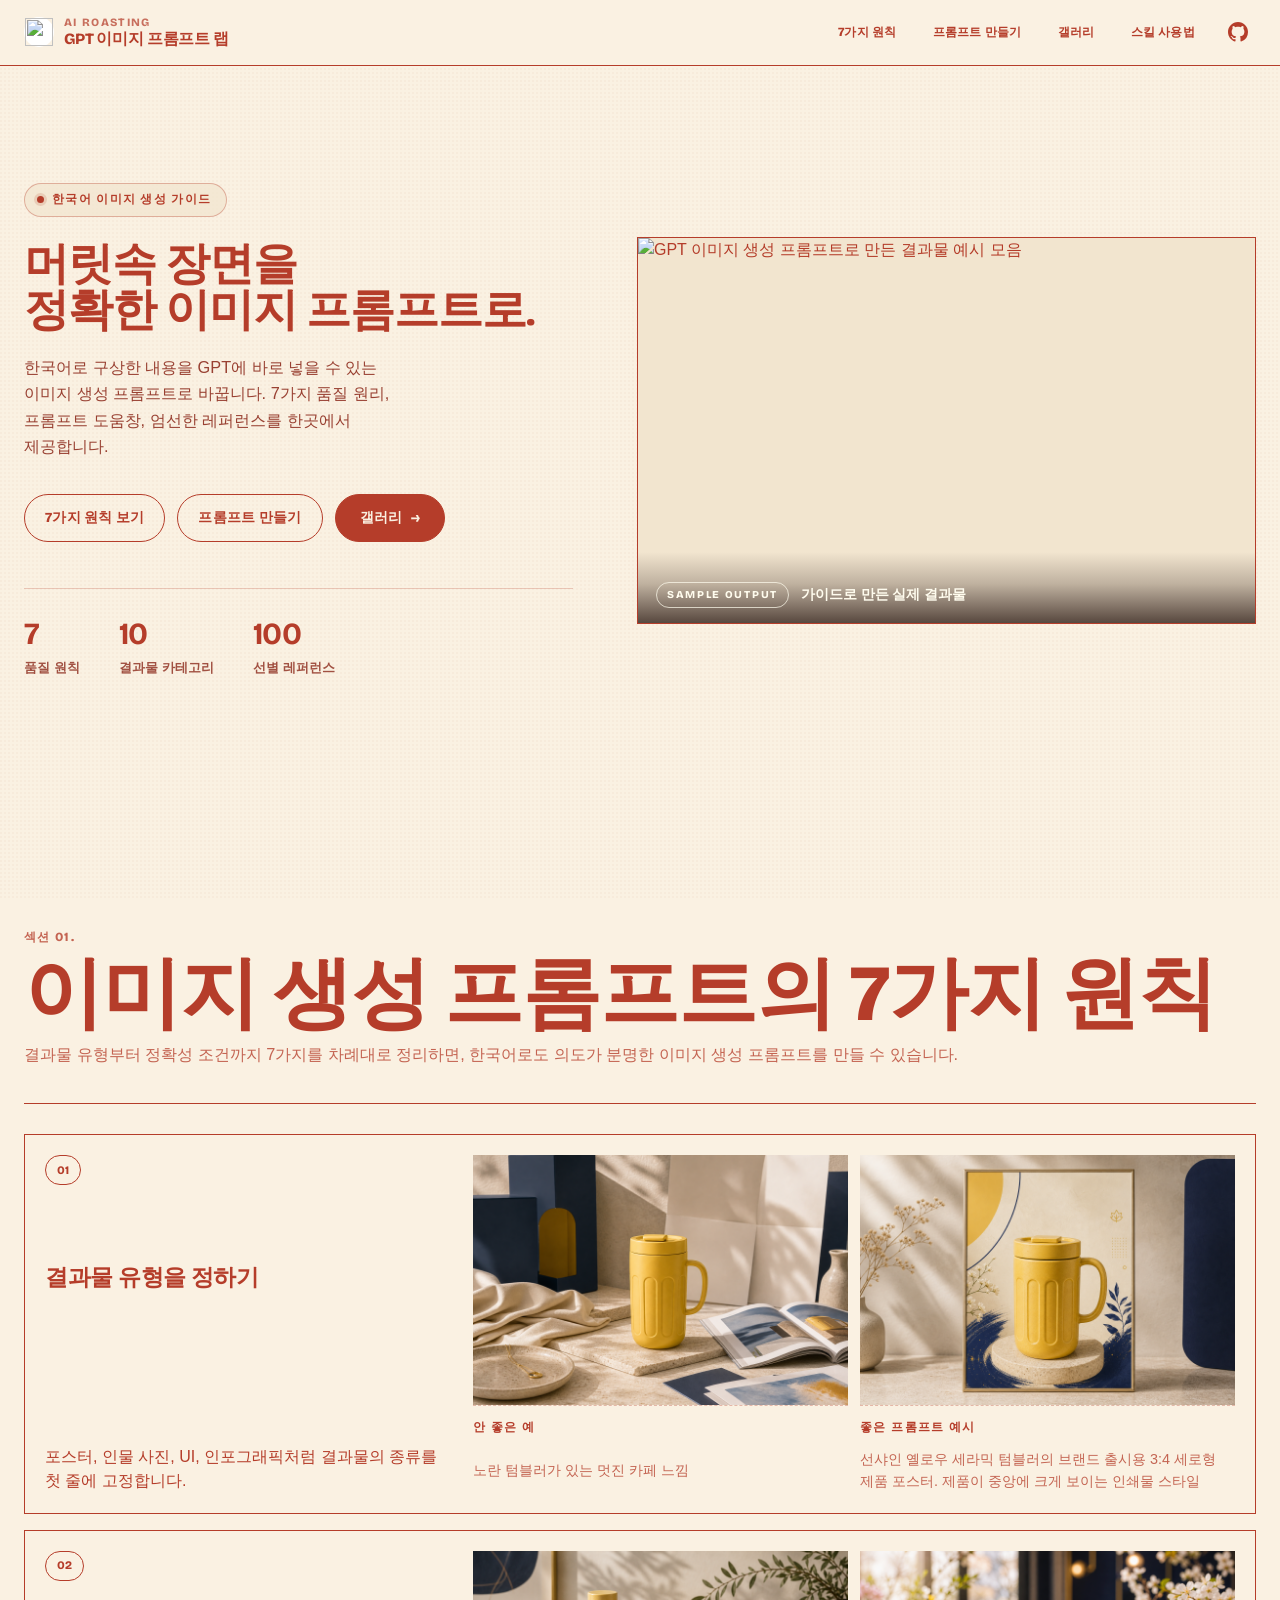
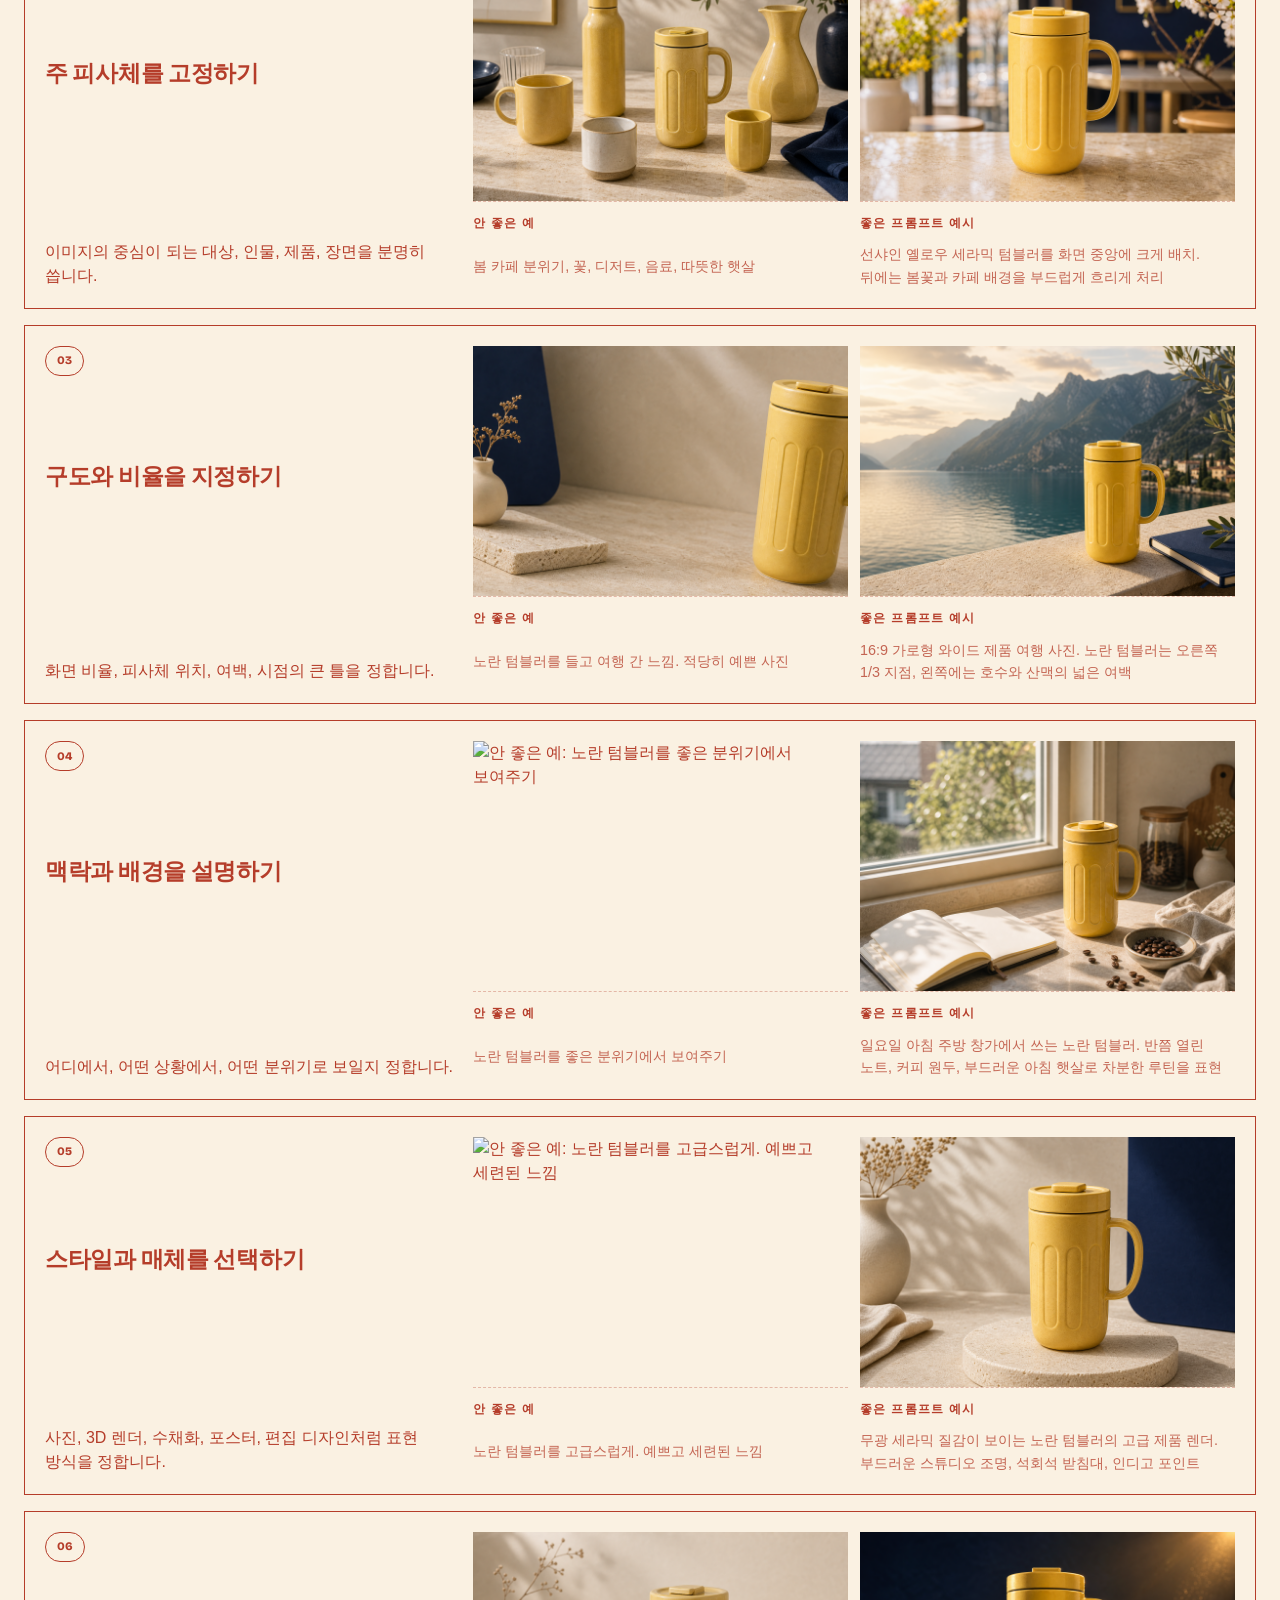
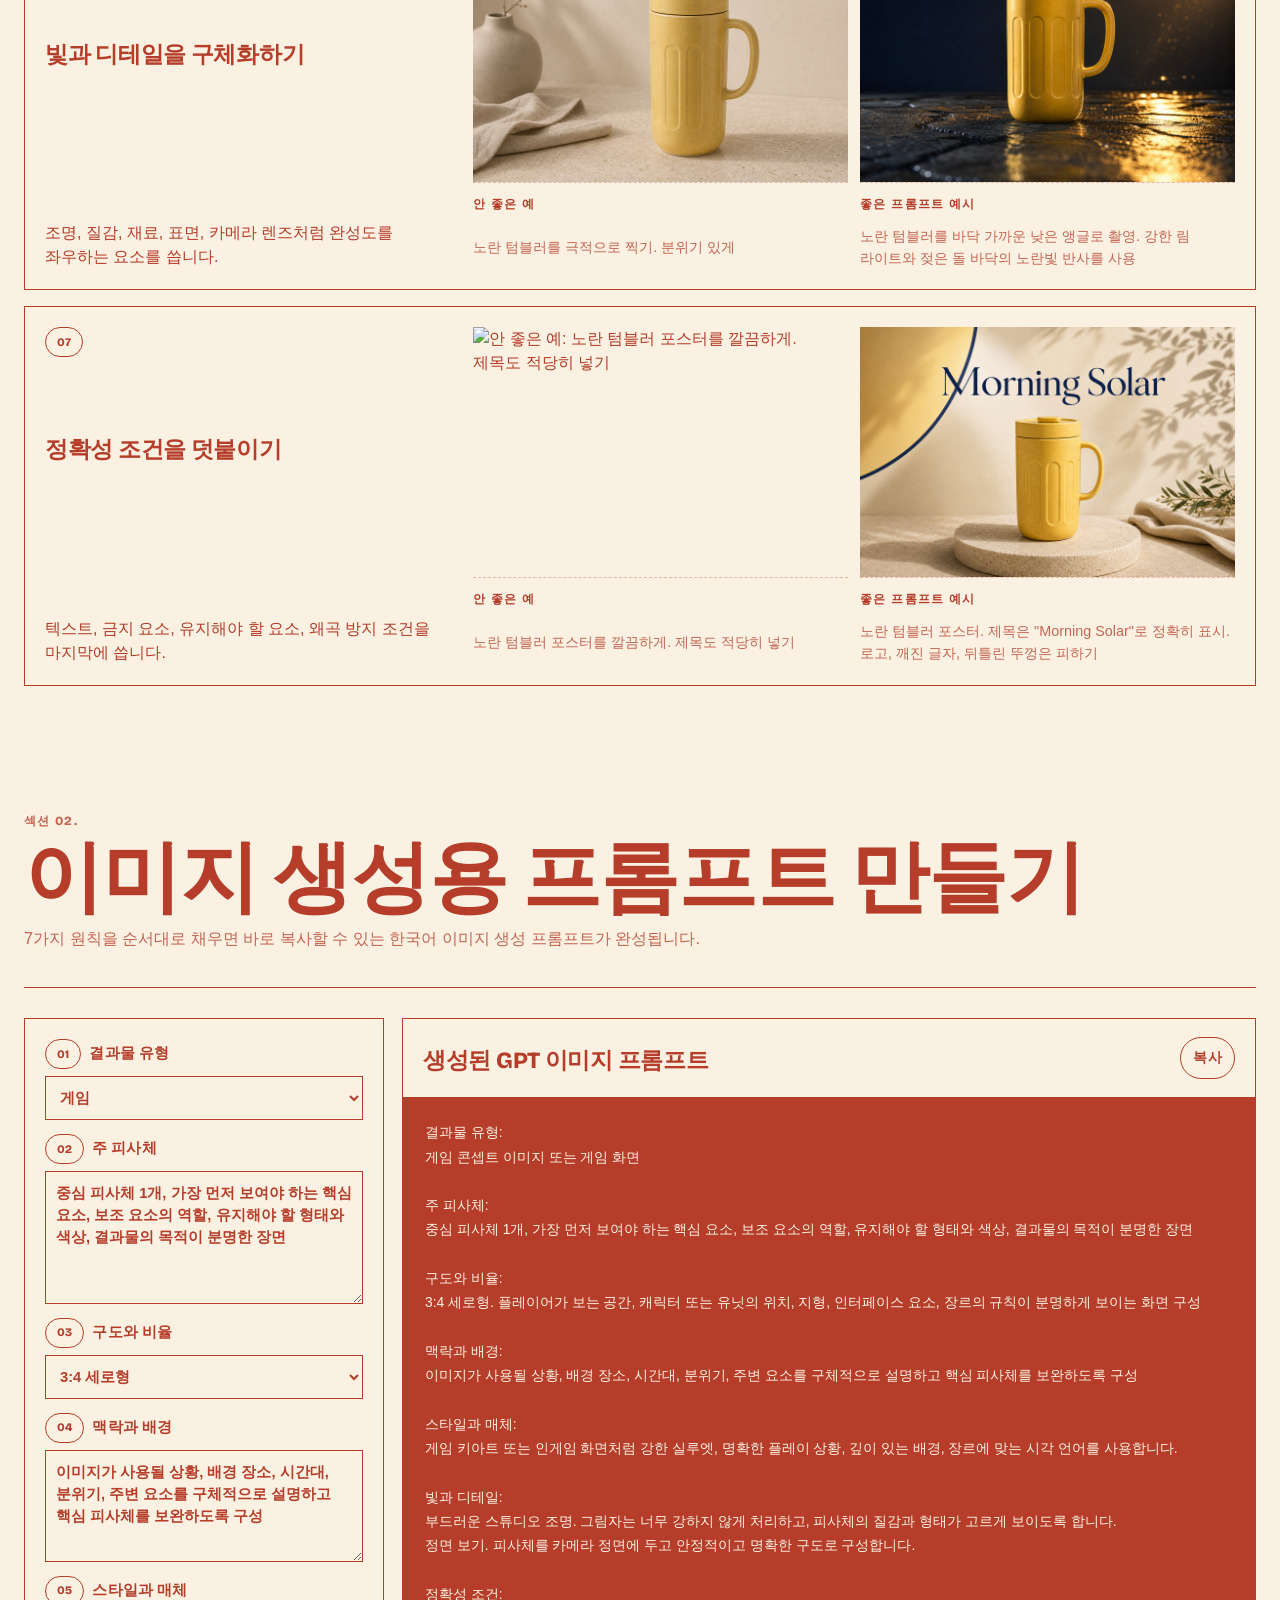
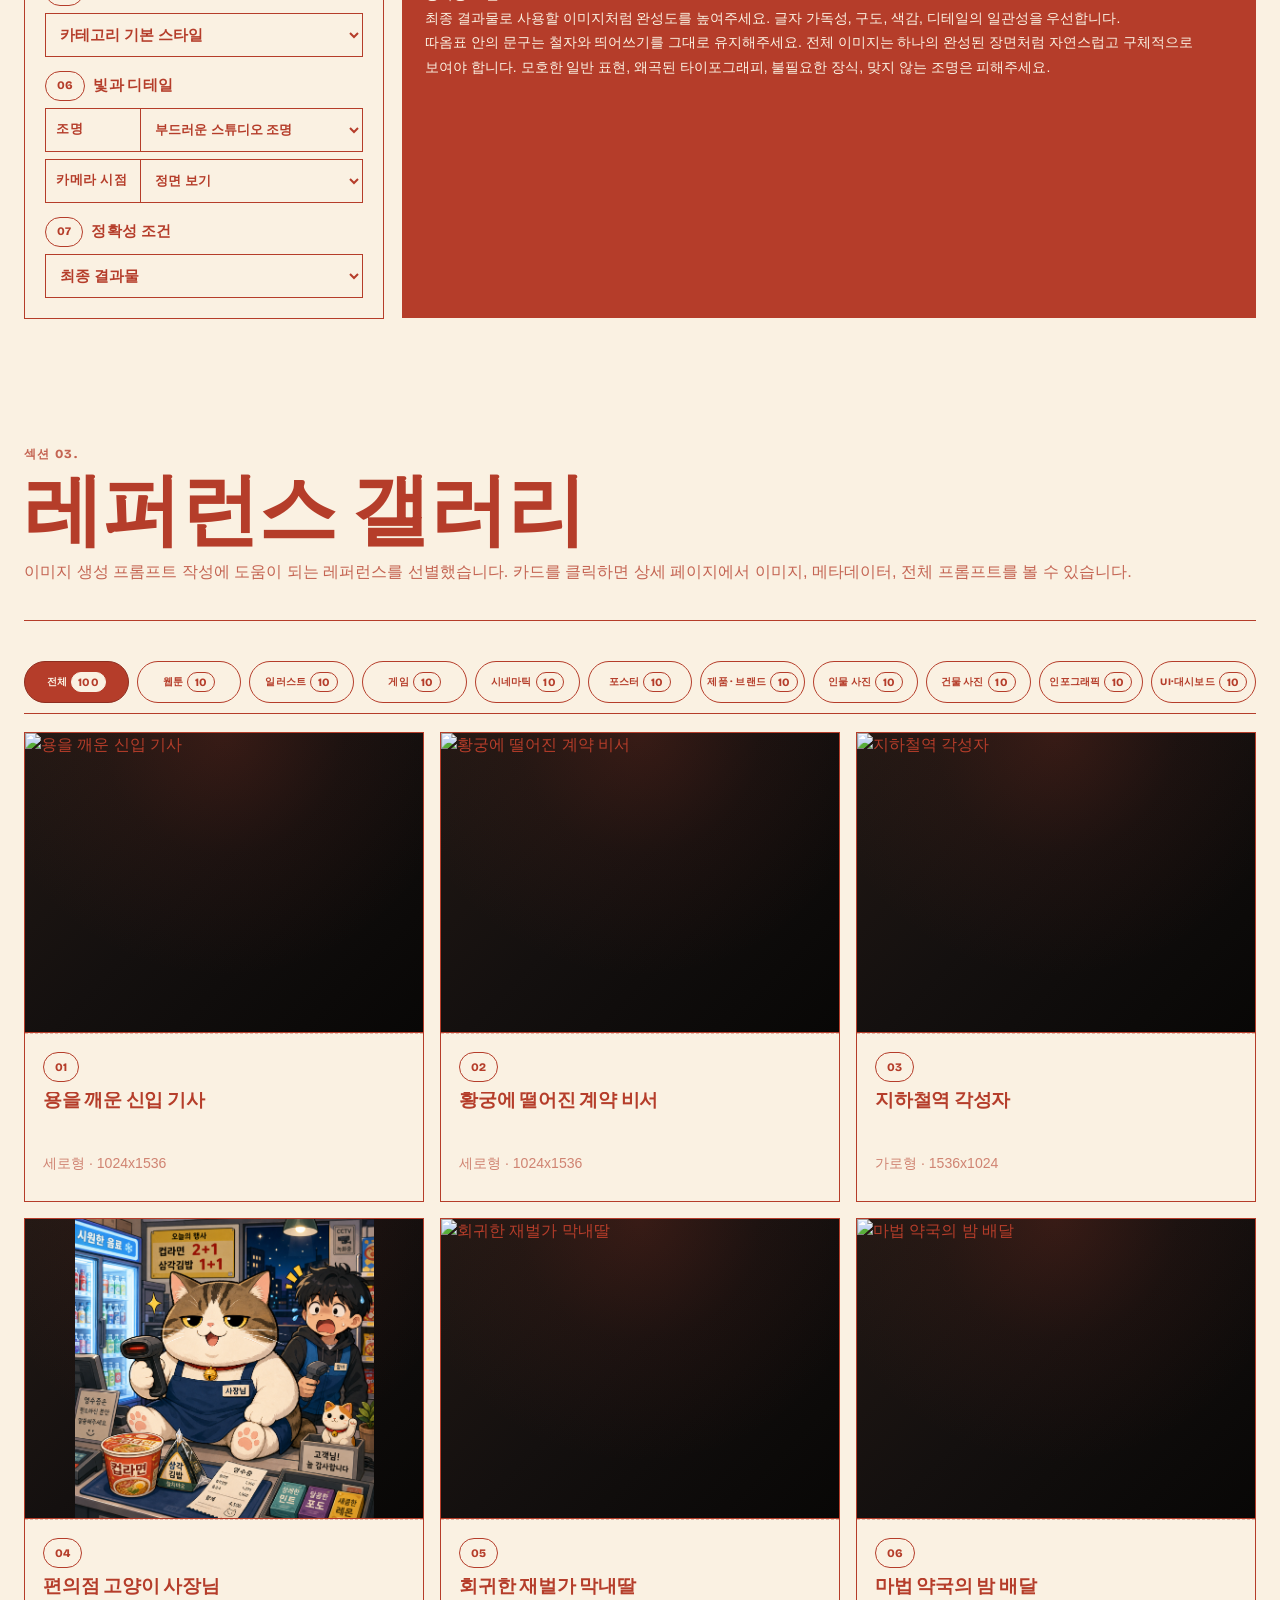
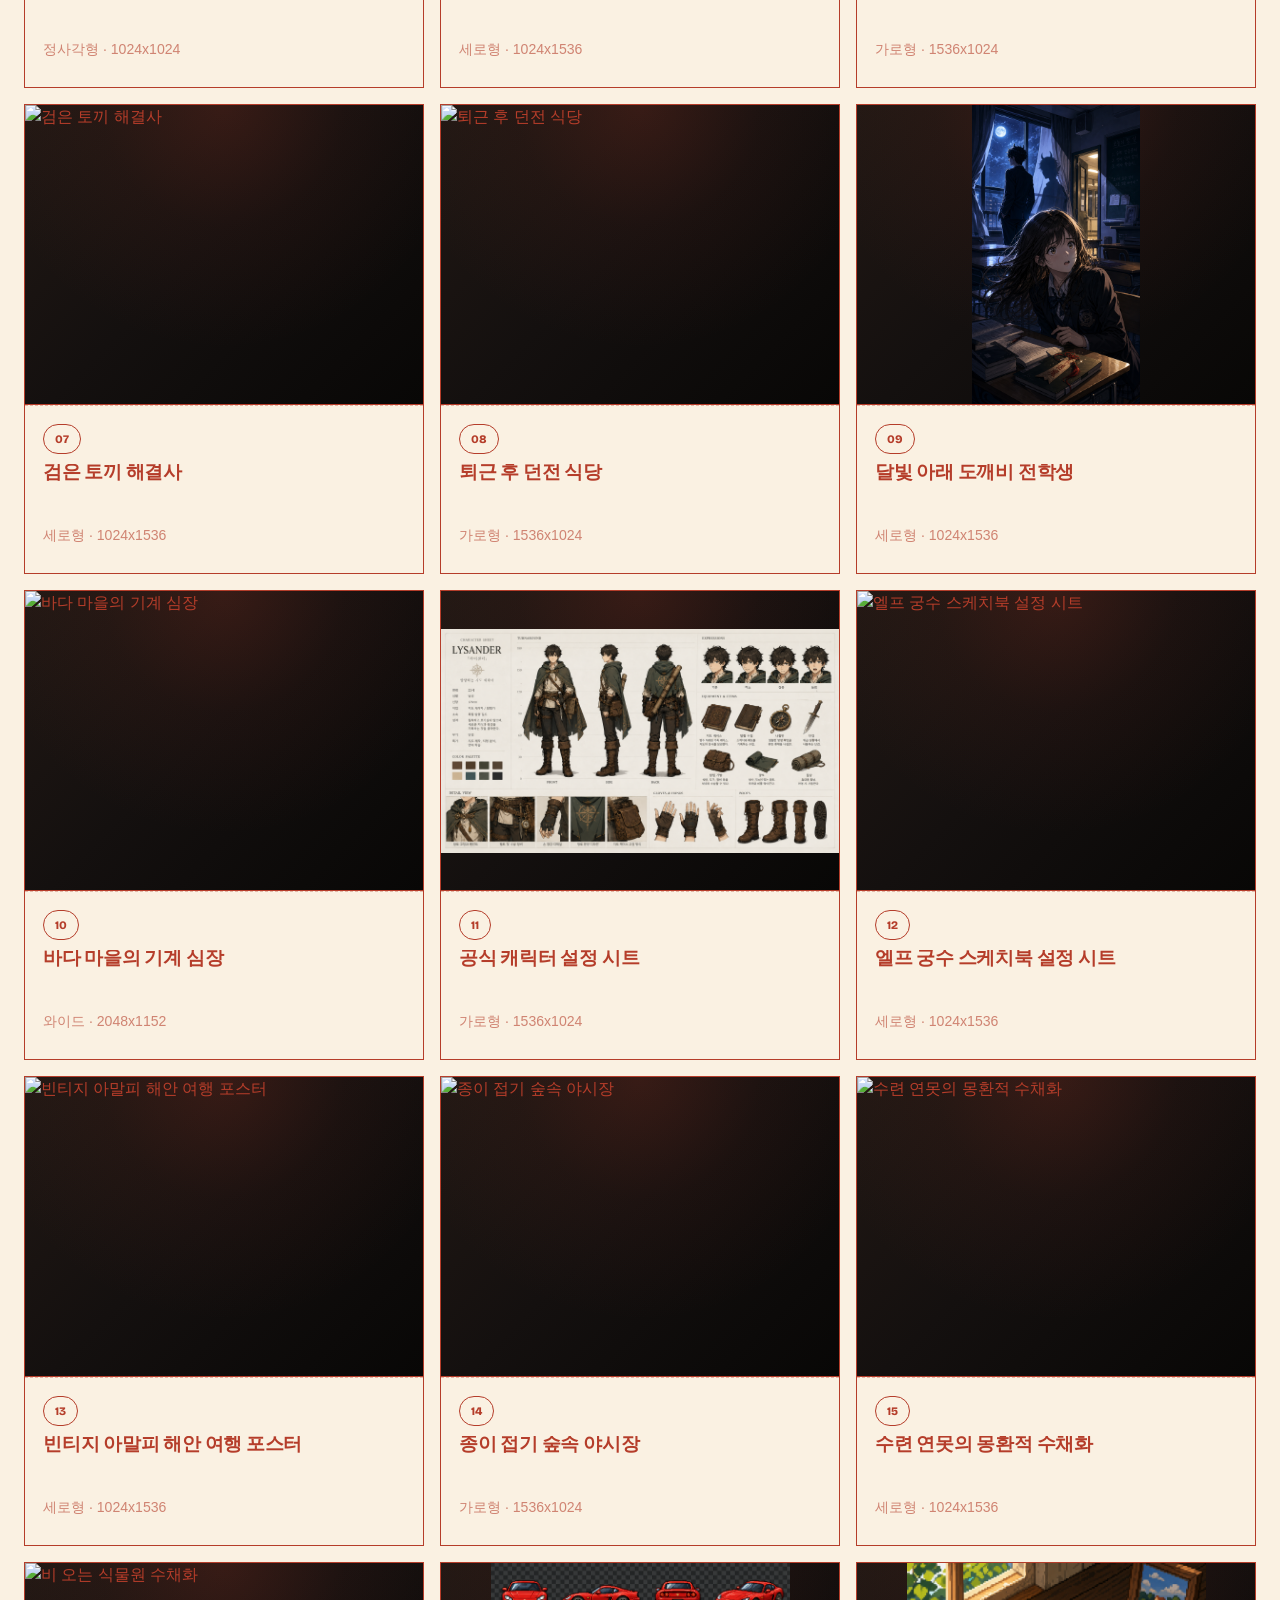
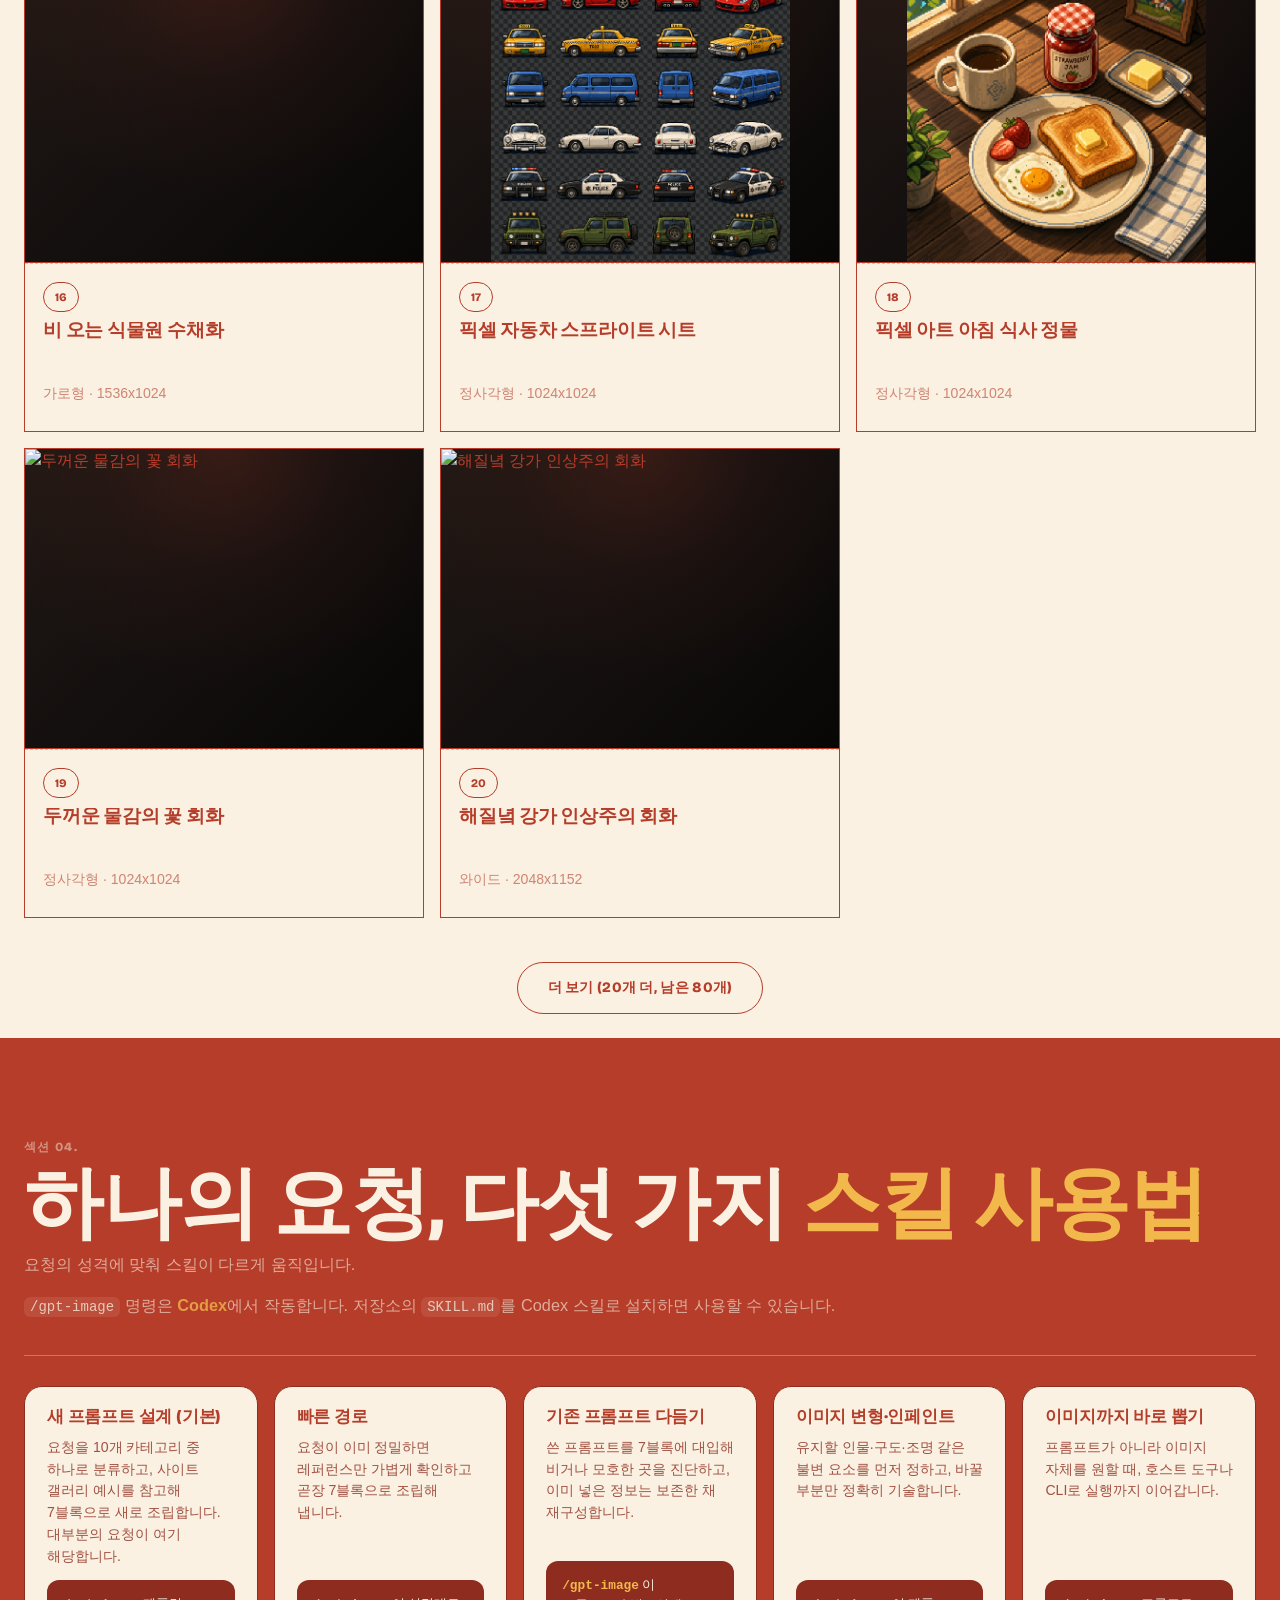
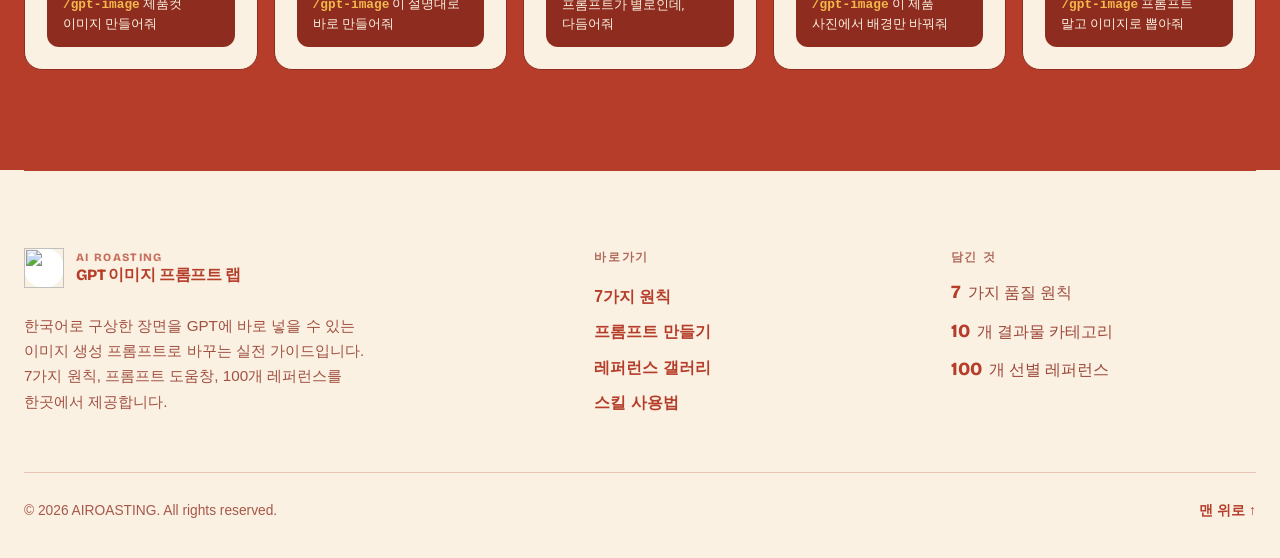
==== commit 1f89f94d: "헤더/푸터 브랜드 2줄 표기 + 로고 호버 애니메이션 + 페이지 로딩 애니메이션 - <title>을 'GPT 이미지 프롬프트 랩 | AI ROASTING'으로 - 헤더·푸터 브랜드" ====
--- a/docs/index.html
+++ b/docs/index.html
@@ -3,7 +3,7 @@
   <head>
     <meta charset="utf-8" />
     <meta name="viewport" content="width=device-width, initial-scale=1" />
-    <title>AI ROASTING | GPT 이미지 프롬프트 랩</title>
+    <title>GPT 이미지 프롬프트 랩 | AI ROASTING</title>
     <meta
       name="description"
       content="한국 사용자를 위한 GPT 이미지 생성 프롬프트 작성 가이드"
@@ -48,7 +48,10 @@
               alt=""
             />
           </span>
-          <span>AI ROASTING | GPT 이미지 프롬프트 랩</span>
+          <span class="brand-text">
+            <span class="brand-org">AI ROASTING</span>
+            <span class="brand-name">GPT 이미지 프롬프트 랩</span>
+          </span>
         </a>
         <div class="topbar-actions">
           <nav class="nav" aria-label="주요 섹션">
@@ -348,7 +351,10 @@
             <span class="footer-mark" aria-hidden="true">
               <img src="./assets/logos/logo1-transparent.png" alt="" />
             </span>
-            <span>AI ROASTING | GPT 이미지 프롬프트 랩</span>
+            <span class="brand-text">
+            <span class="brand-org">AI ROASTING</span>
+            <span class="brand-name">GPT 이미지 프롬프트 랩</span>
+          </span>
           </a>
           <p class="footer-desc">
             한국어로 구상한 장면을 GPT에 바로 넣을 수 있는 이미지 생성 프롬프트로
--- a/docs/css/styles.css
+++ b/docs/css/styles.css
@@ -2648,3 +2648,83 @@
   background: var(--ink);
   color: var(--paper);
 }
+
+/* ── 브랜드 두 줄 표기 ── */
+.brand-text {
+  display: flex;
+  flex-direction: column;
+  gap: 1px;
+  line-height: 1.12;
+}
+.brand-org {
+  font-size: 0.7rem;
+  letter-spacing: 0.12em;
+  opacity: 0.72;
+}
+.brand-name {
+  font-size: 0.98rem;
+  letter-spacing: -0.01em;
+}
+
+/* ── 헤더 로고 호버: 360도 회전 + 물결(리플) ── */
+.brand-logo {
+  transition: transform 0.7s cubic-bezier(0.34, 1.56, 0.64, 1);
+}
+.brand:hover .brand-logo,
+.brand:focus-visible .brand-logo {
+  transform: rotate(360deg);
+}
+.brand .brand-mark {
+  position: relative;
+}
+.brand .brand-mark::after {
+  content: "";
+  position: absolute;
+  inset: 0;
+  border-radius: 50%;
+  border: 2px solid var(--ink);
+  opacity: 0;
+  pointer-events: none;
+}
+.brand:hover .brand-mark::after,
+.brand:focus-visible .brand-mark::after {
+  animation: brand-ripple 1.2s ease-out infinite;
+}
+@keyframes brand-ripple {
+  0% { transform: scale(1); opacity: 0.5; }
+  100% { transform: scale(2.15); opacity: 0; }
+}
+
+/* ── 페이지 로딩 진입 애니메이션 ── */
+@keyframes page-fade-down {
+  from { opacity: 0; transform: translateY(-12px); }
+  to { opacity: 1; transform: none; }
+}
+@keyframes page-fade-up {
+  from { opacity: 0; transform: translateY(18px); }
+  to { opacity: 1; transform: none; }
+}
+.topbar {
+  animation: page-fade-down 0.55s ease both;
+}
+.hero-lede > * {
+  animation: page-fade-up 0.7s ease both;
+}
+.hero-lede > *:nth-child(1) { animation-delay: 0.05s; }
+.hero-lede > *:nth-child(2) { animation-delay: 0.13s; }
+.hero-lede > *:nth-child(3) { animation-delay: 0.21s; }
+.hero-lede > *:nth-child(4) { animation-delay: 0.29s; }
+.hero-lede > *:nth-child(5) { animation-delay: 0.37s; }
+.hero-frame {
+  animation: page-fade-up 0.8s ease 0.2s both;
+}
+
+@media (prefers-reduced-motion: reduce) {
+  .topbar,
+  .hero-lede > *,
+  .hero-frame { animation: none; }
+  .brand:hover .brand-logo,
+  .brand:focus-visible .brand-logo { transform: none; }
+  .brand:hover .brand-mark::after,
+  .brand:focus-visible .brand-mark::after { animation: none; }
+}
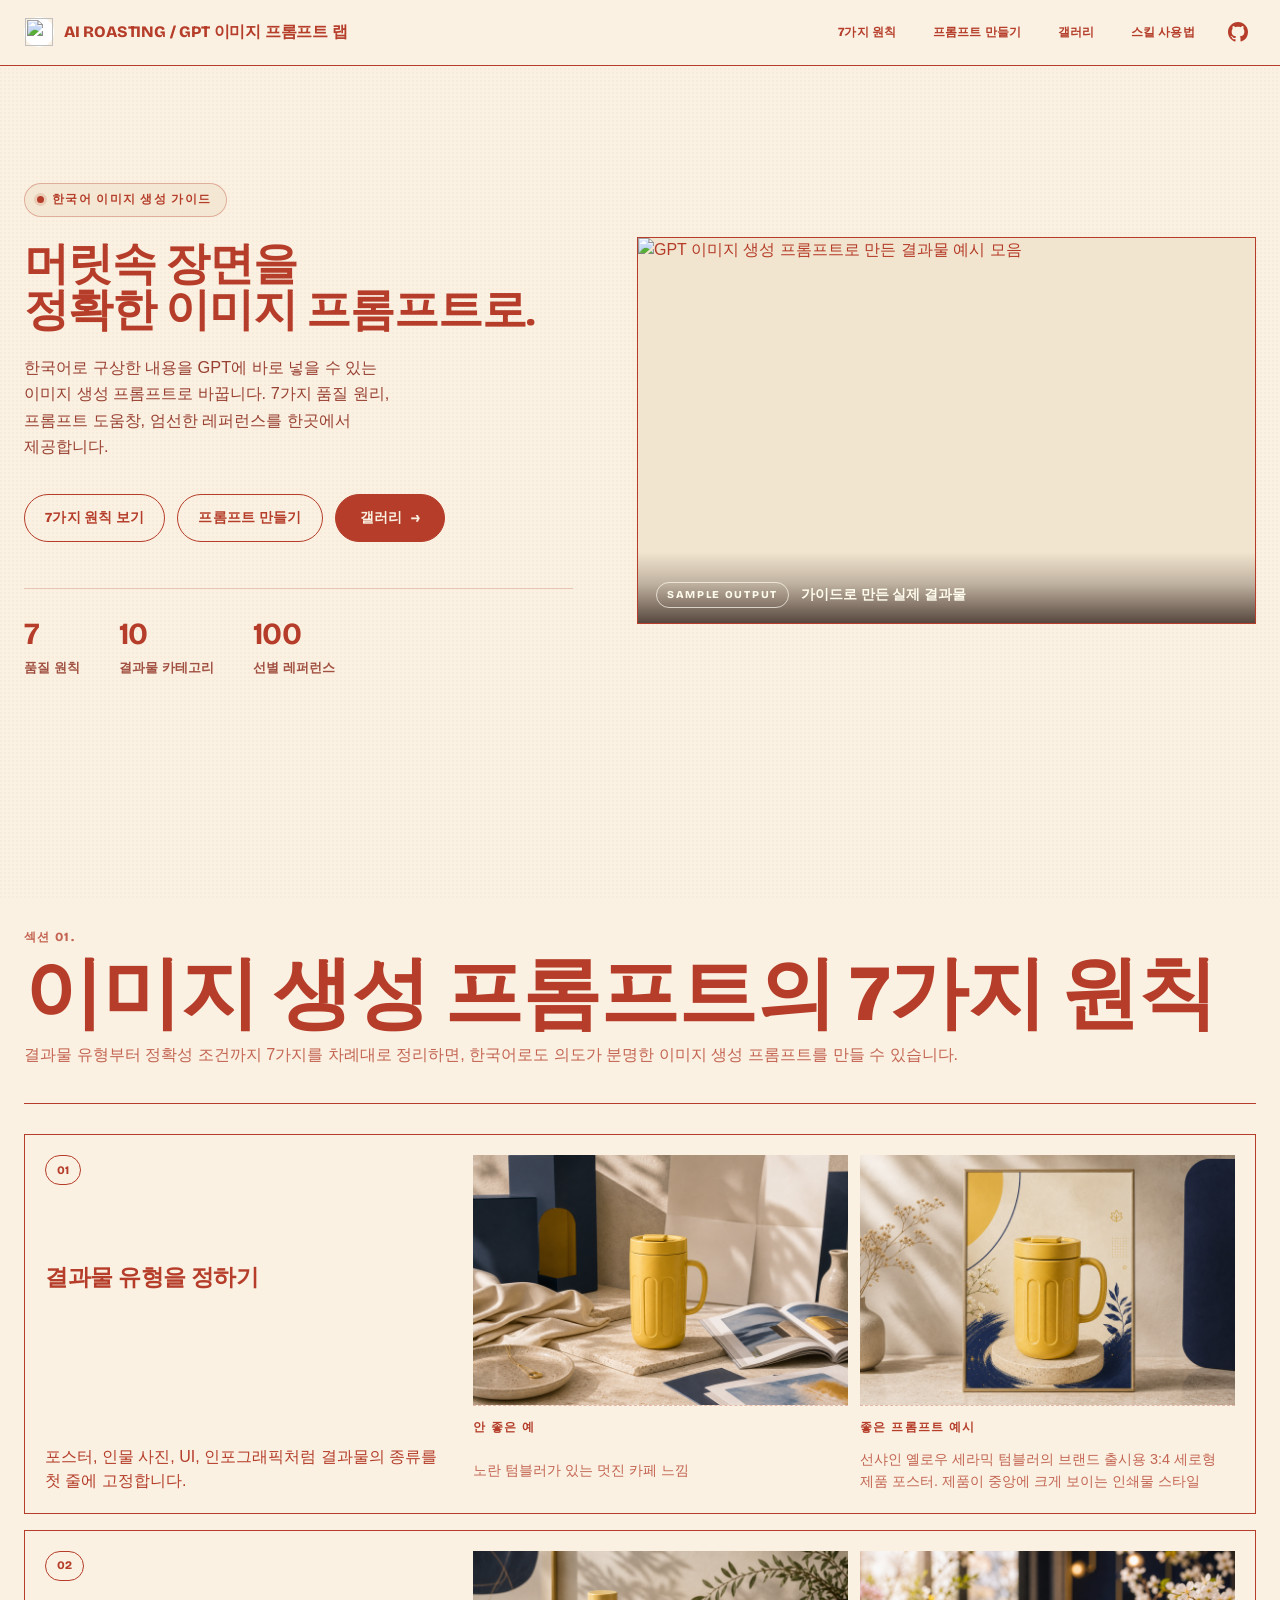
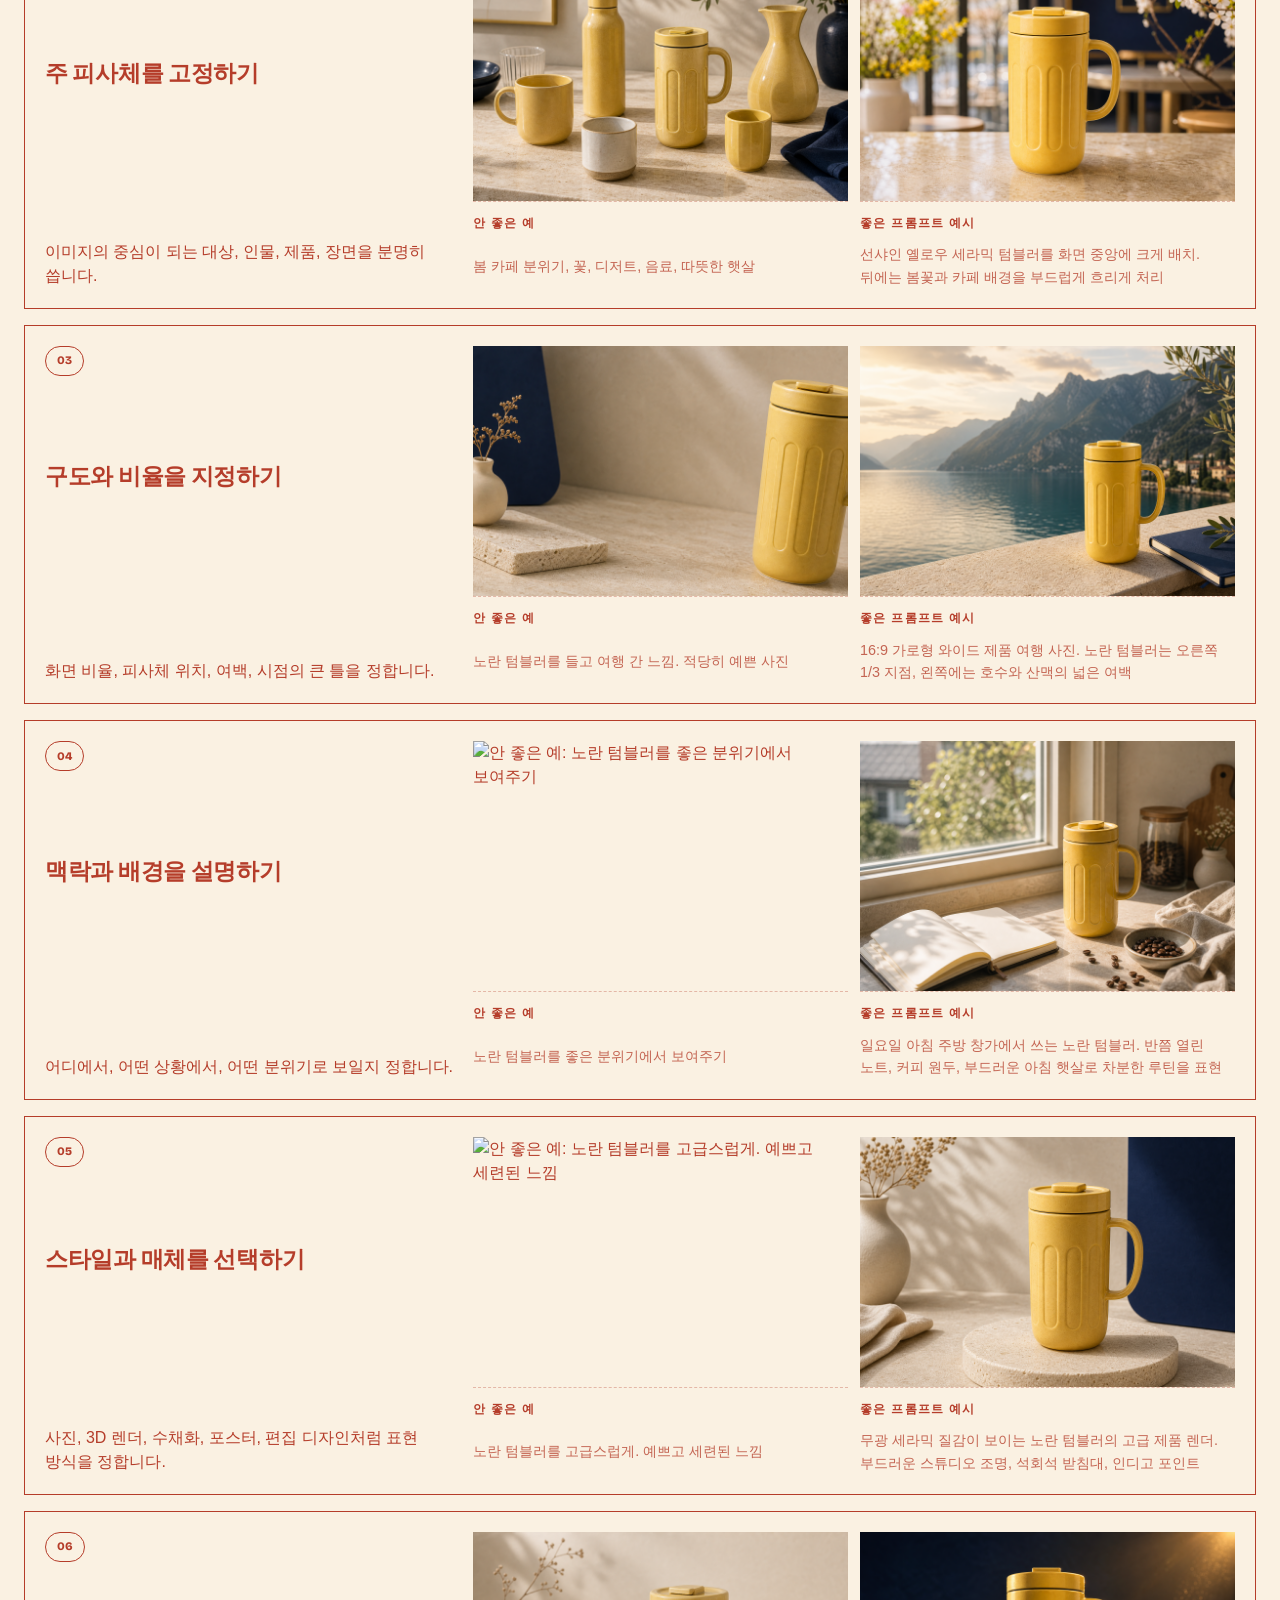
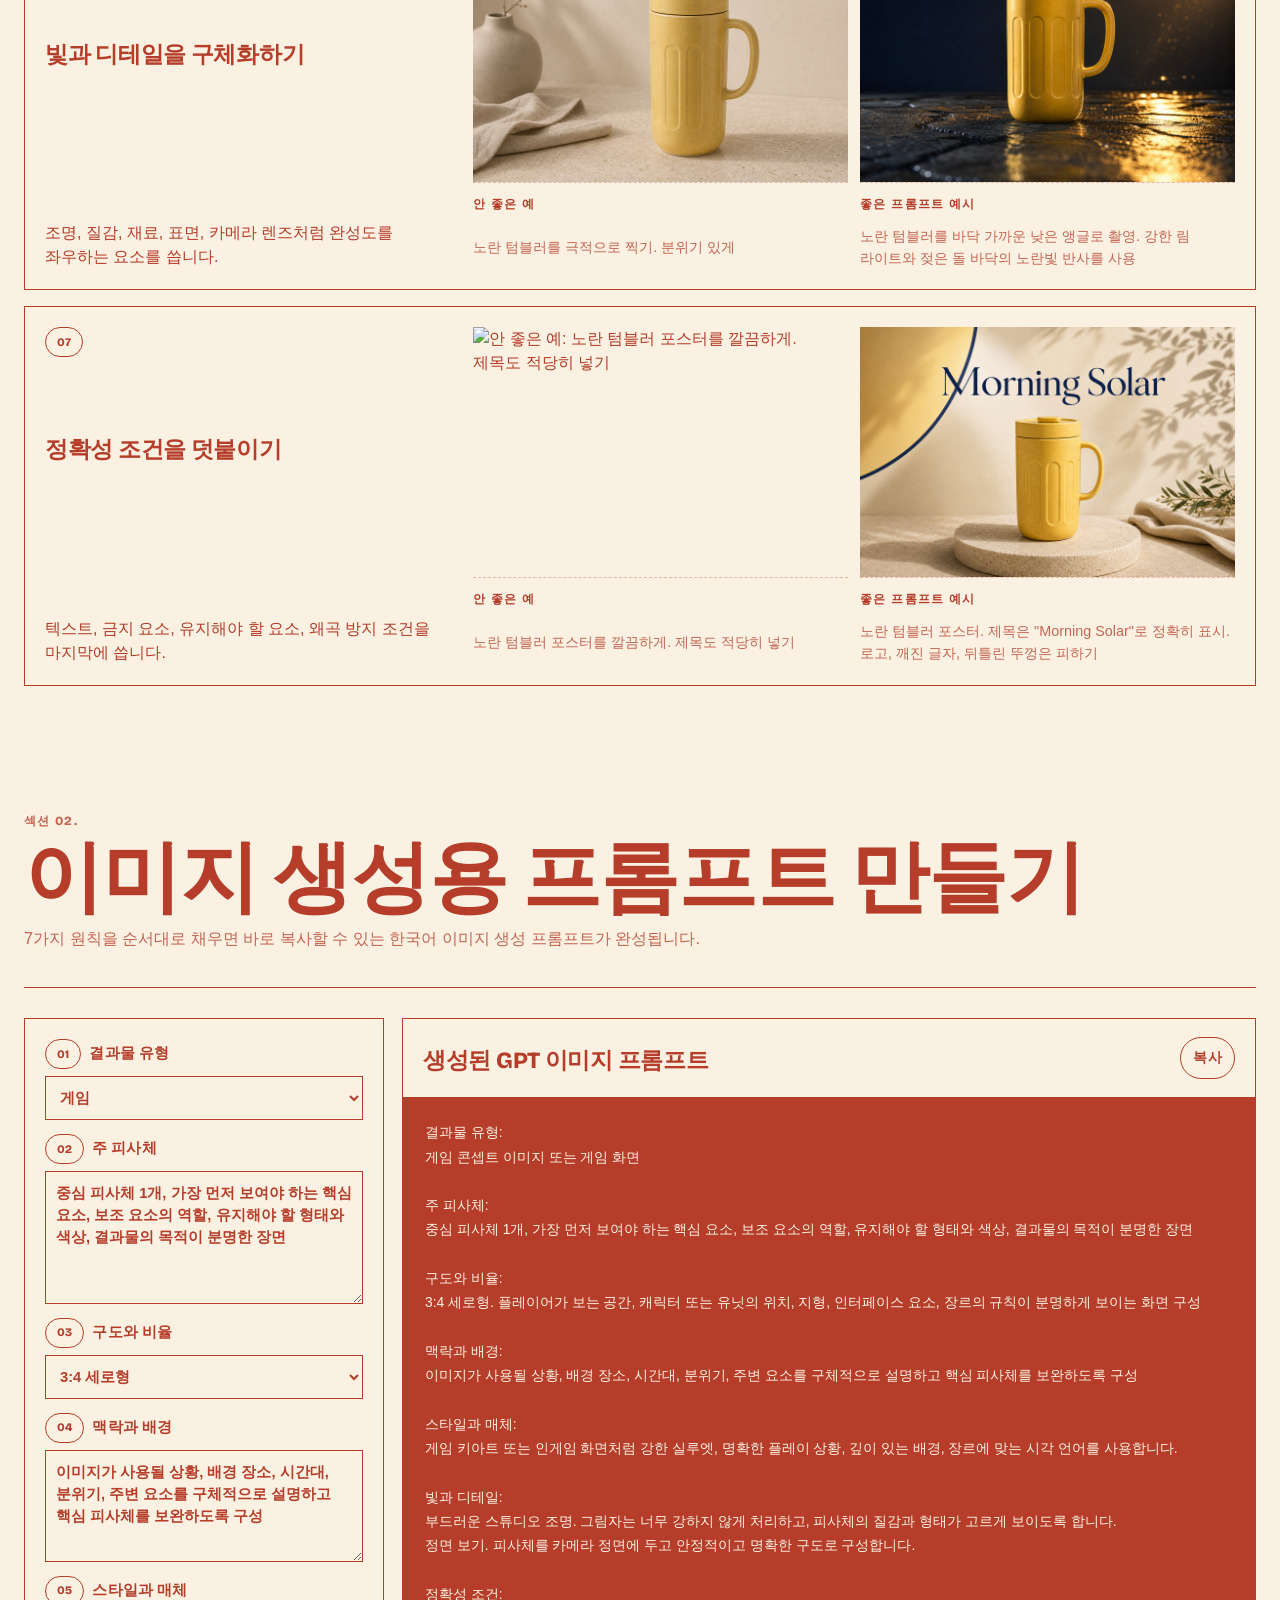
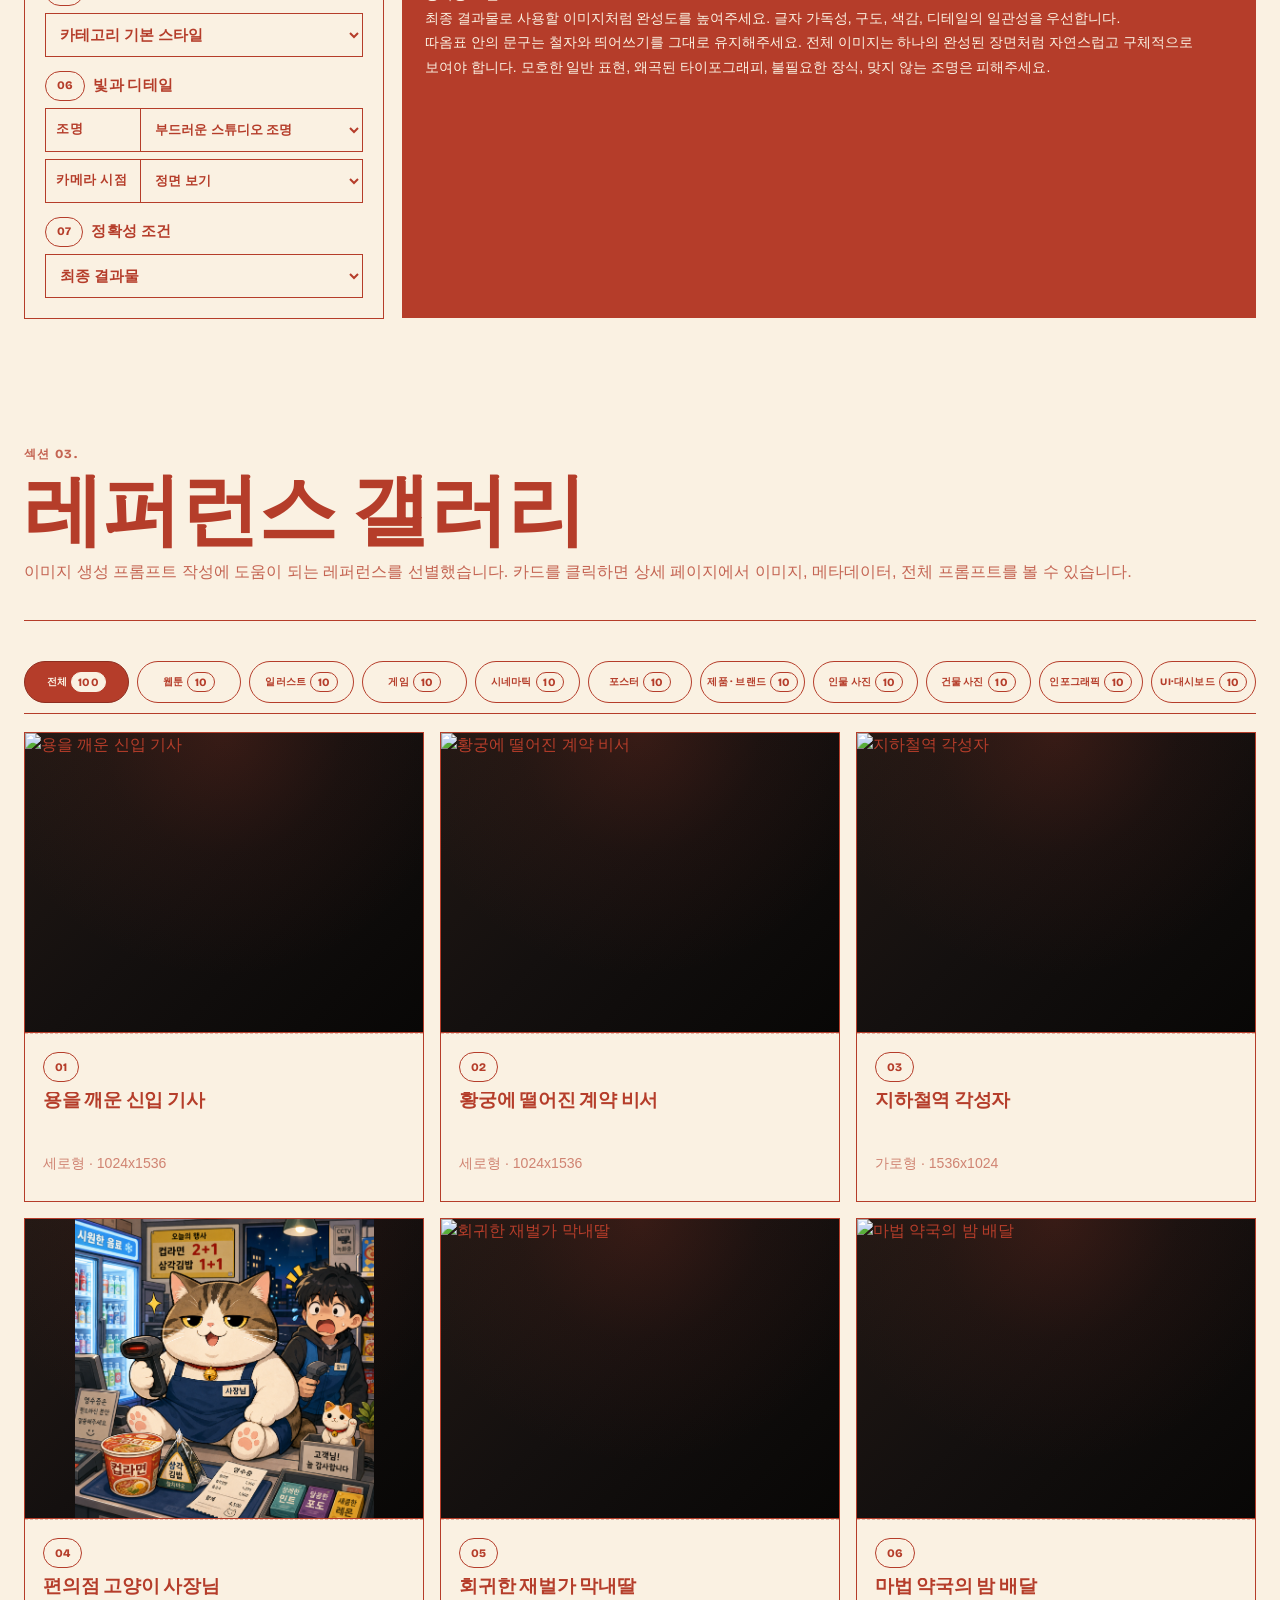
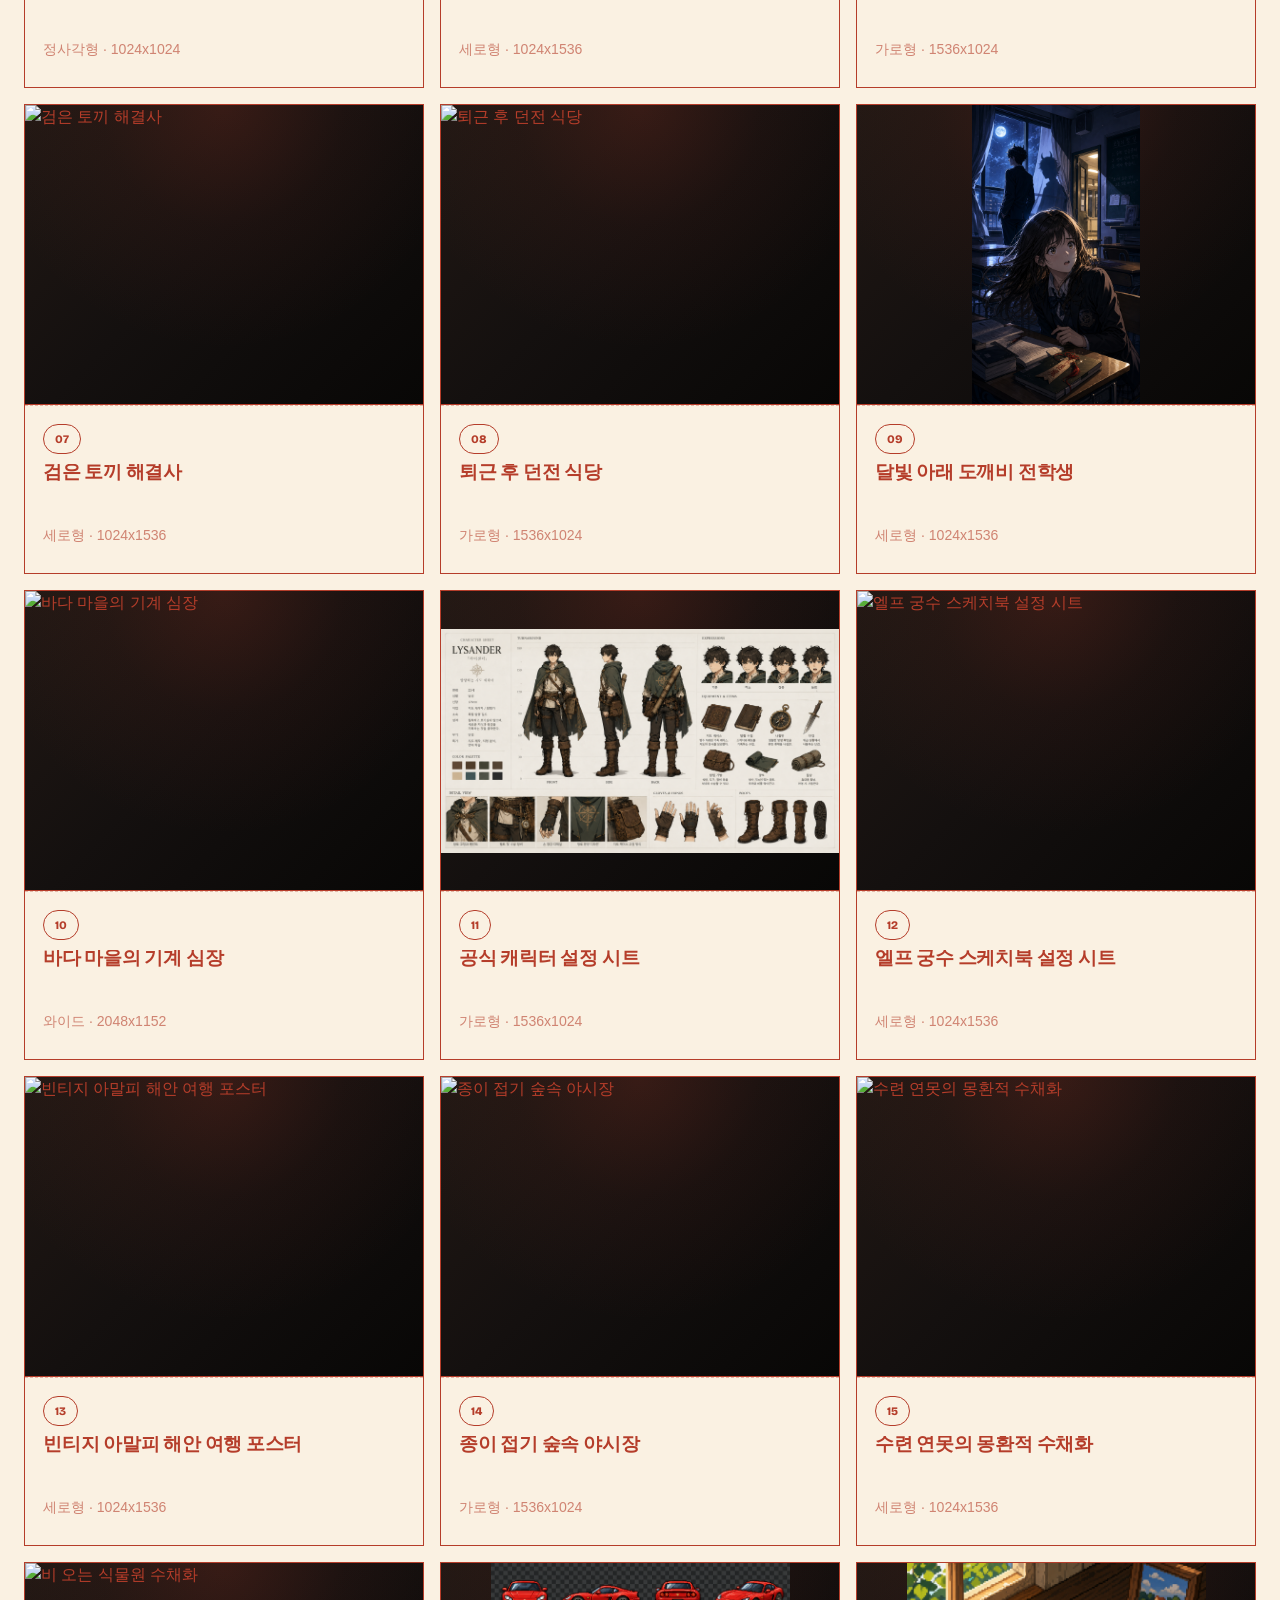
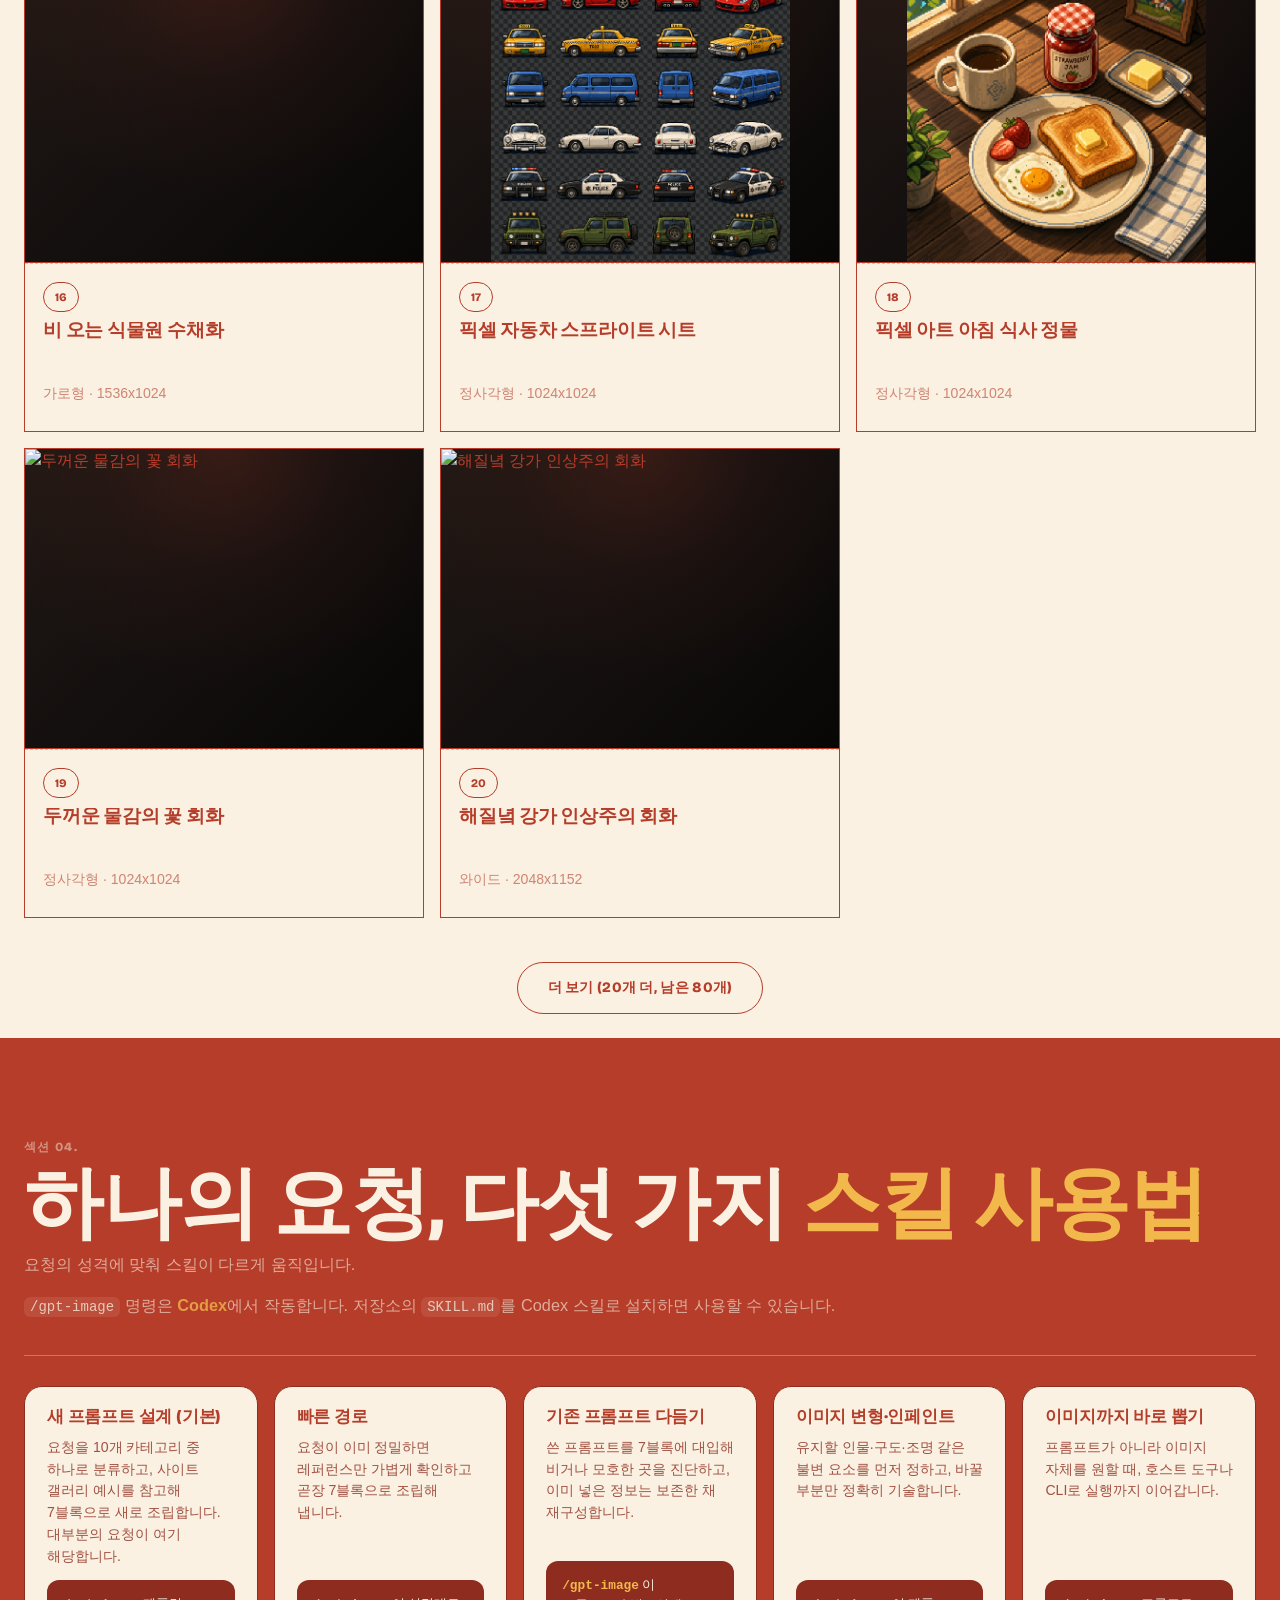
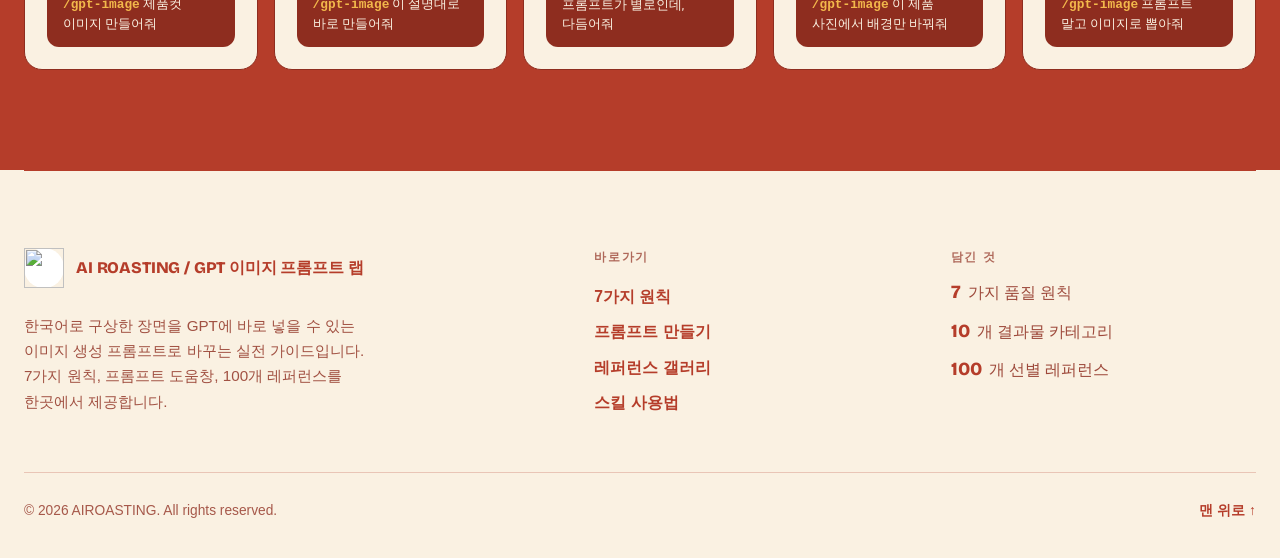
==== commit bd47a427: "헤더·푸터 브랜드를 한 줄 'AI ROASTING / GPT 이미지 프롬프트 랩'으로 두 줄 표기를 되돌리고 슬래시 구분 한 줄로. 미사용 2줄 CSS 제거.  Co-Authore" ====
--- a/docs/index.html
+++ b/docs/index.html
@@ -48,10 +48,7 @@
               alt=""
             />
           </span>
-          <span class="brand-text">
-            <span class="brand-org">AI ROASTING</span>
-            <span class="brand-name">GPT 이미지 프롬프트 랩</span>
-          </span>
+          <span>AI ROASTING / GPT 이미지 프롬프트 랩</span>
         </a>
         <div class="topbar-actions">
           <nav class="nav" aria-label="주요 섹션">
@@ -351,10 +348,7 @@
             <span class="footer-mark" aria-hidden="true">
               <img src="./assets/logos/logo1-transparent.png" alt="" />
             </span>
-            <span class="brand-text">
-            <span class="brand-org">AI ROASTING</span>
-            <span class="brand-name">GPT 이미지 프롬프트 랩</span>
-          </span>
+            <span>AI ROASTING / GPT 이미지 프롬프트 랩</span>
           </a>
           <p class="footer-desc">
             한국어로 구상한 장면을 GPT에 바로 넣을 수 있는 이미지 생성 프롬프트로
--- a/docs/css/styles.css
+++ b/docs/css/styles.css
@@ -2649,23 +2649,6 @@
   color: var(--paper);
 }
 
-/* ── 브랜드 두 줄 표기 ── */
-.brand-text {
-  display: flex;
-  flex-direction: column;
-  gap: 1px;
-  line-height: 1.12;
-}
-.brand-org {
-  font-size: 0.7rem;
-  letter-spacing: 0.12em;
-  opacity: 0.72;
-}
-.brand-name {
-  font-size: 0.98rem;
-  letter-spacing: -0.01em;
-}
-
 /* ── 헤더 로고 호버: 360도 회전 + 물결(리플) ── */
 .brand-logo {
   transition: transform 0.7s cubic-bezier(0.34, 1.56, 0.64, 1);
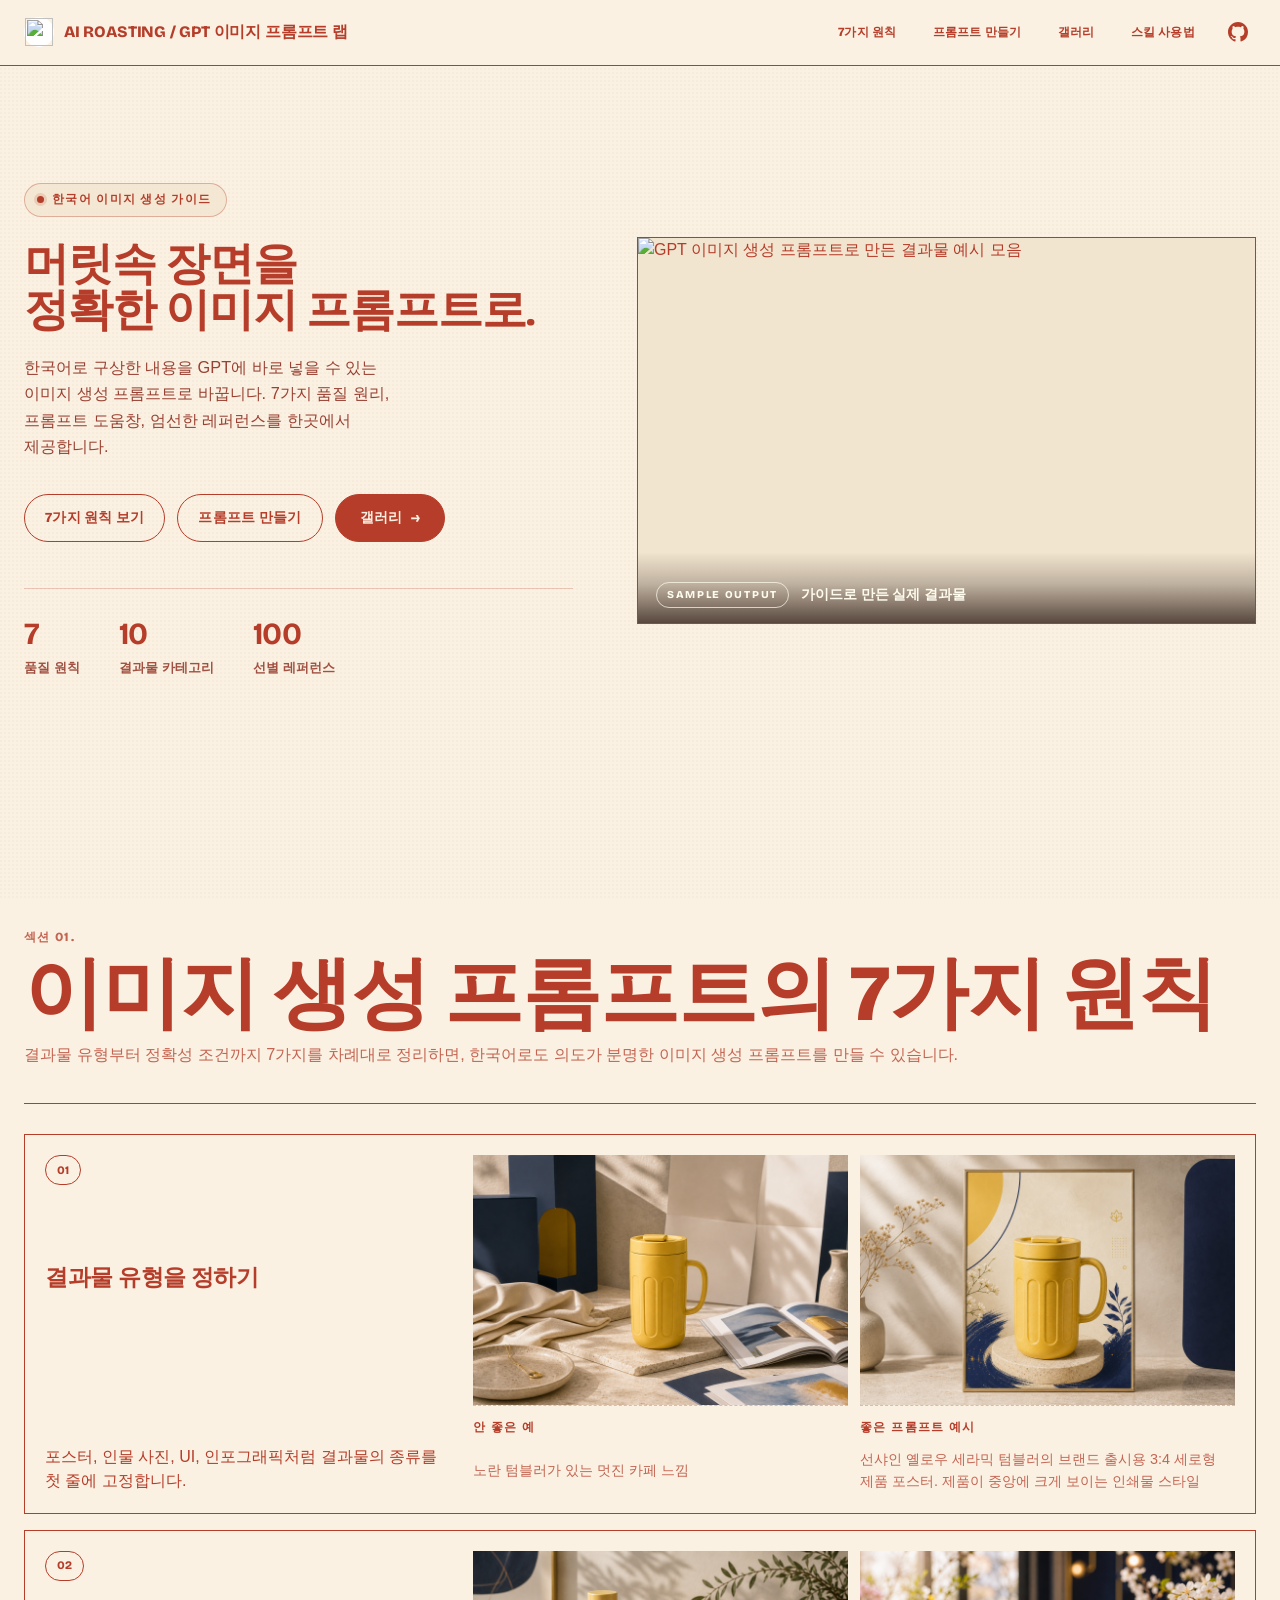
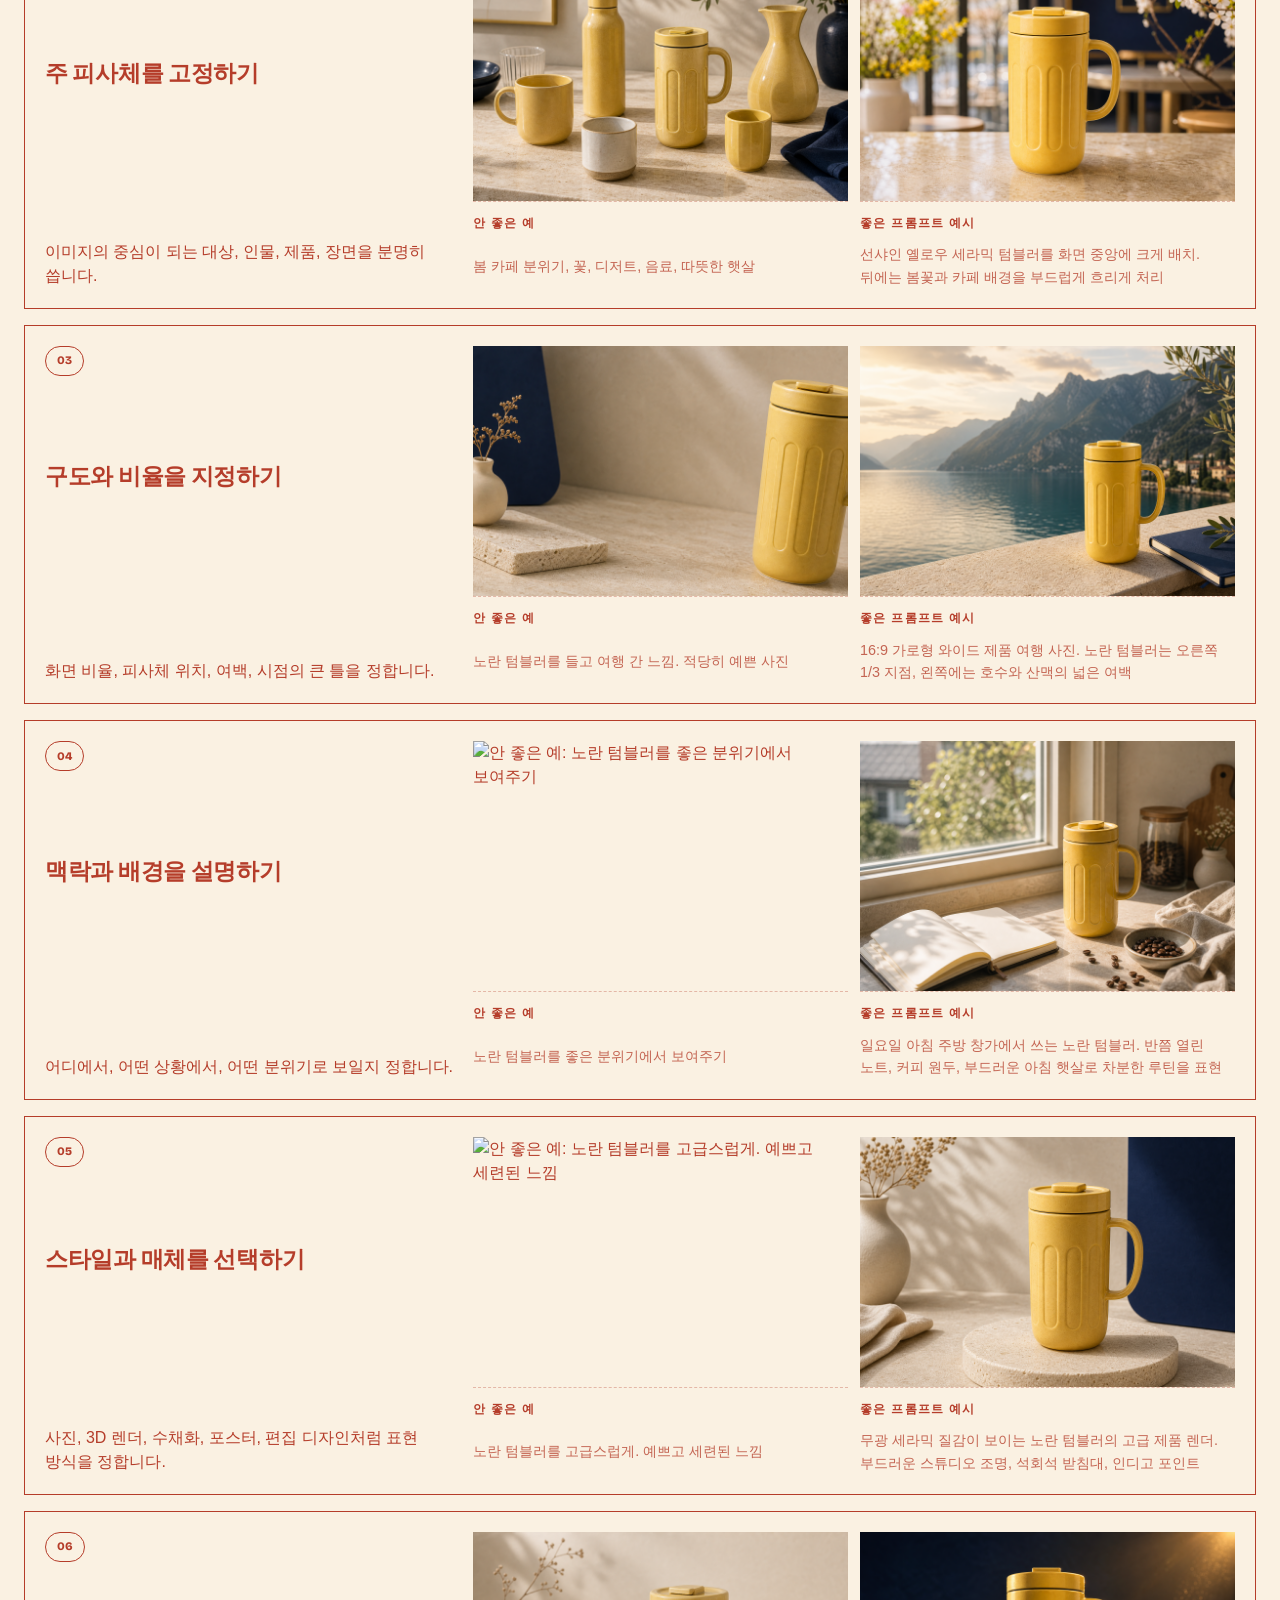
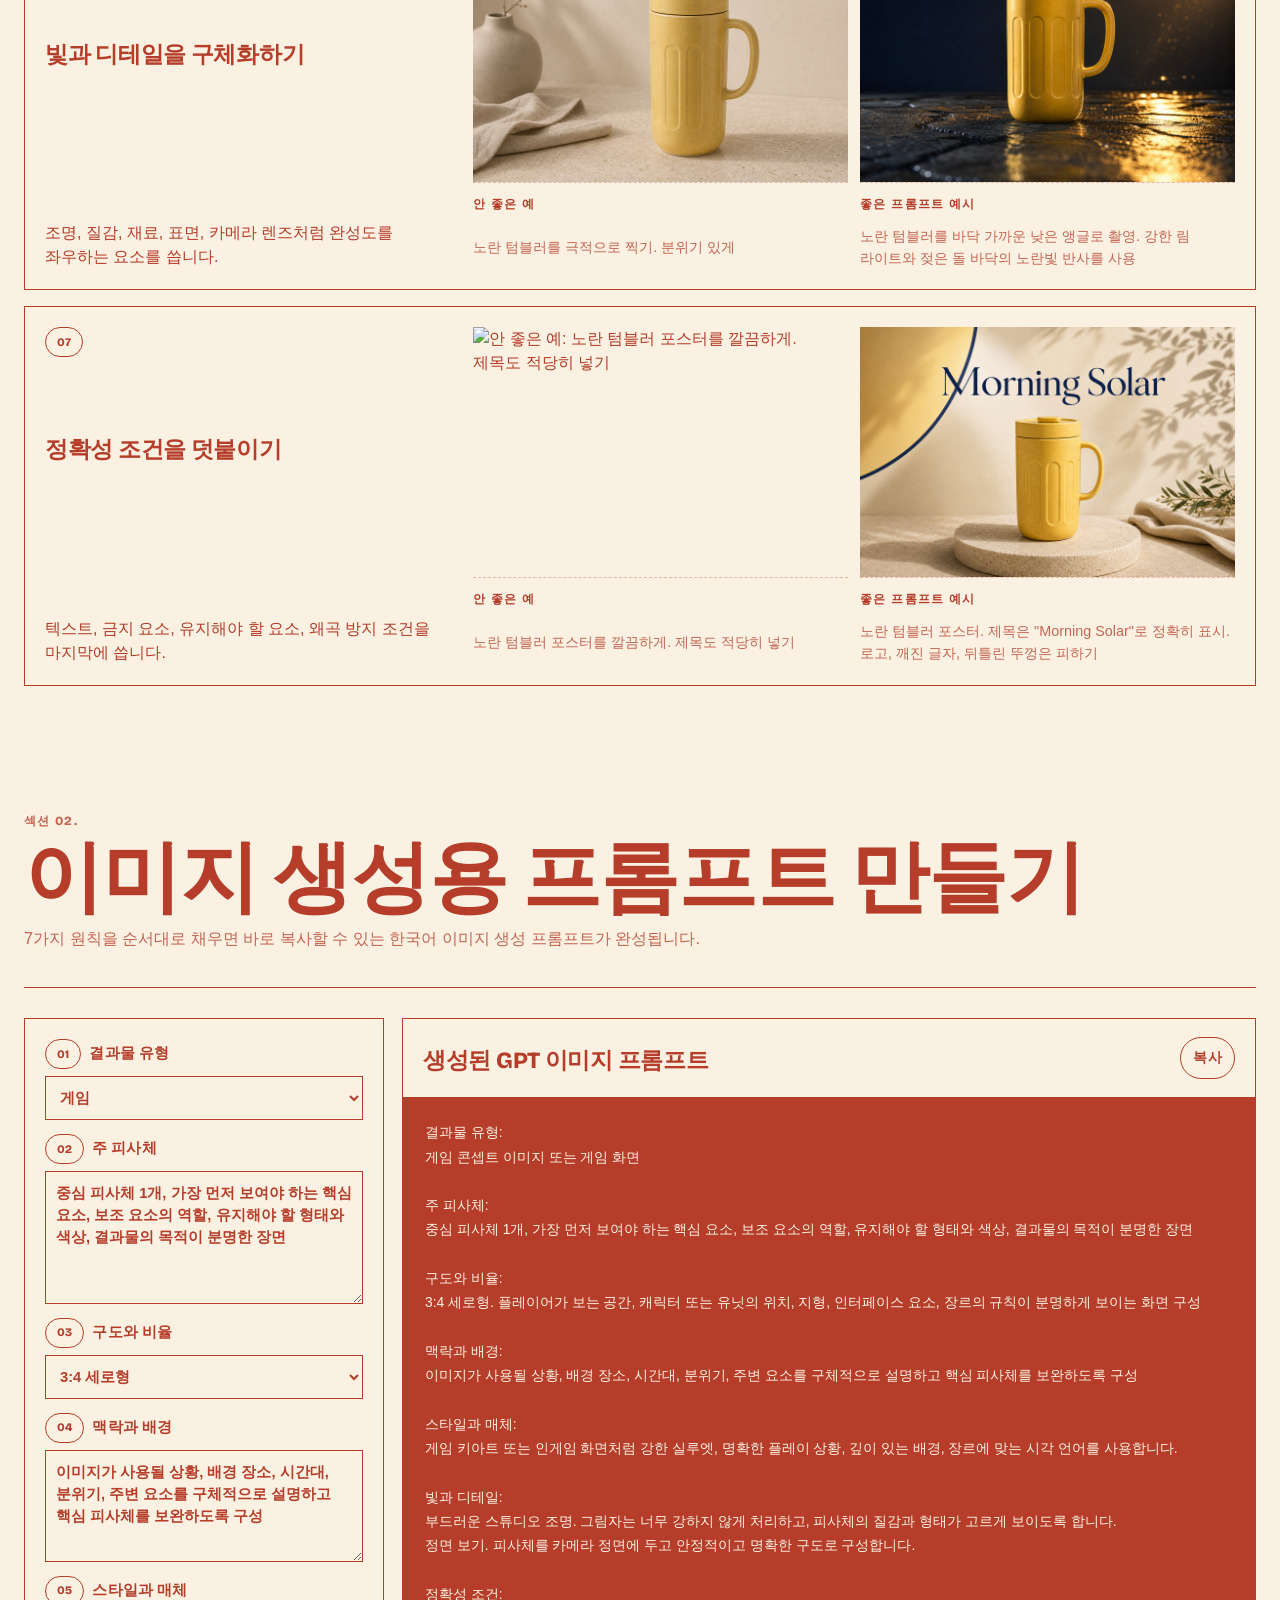
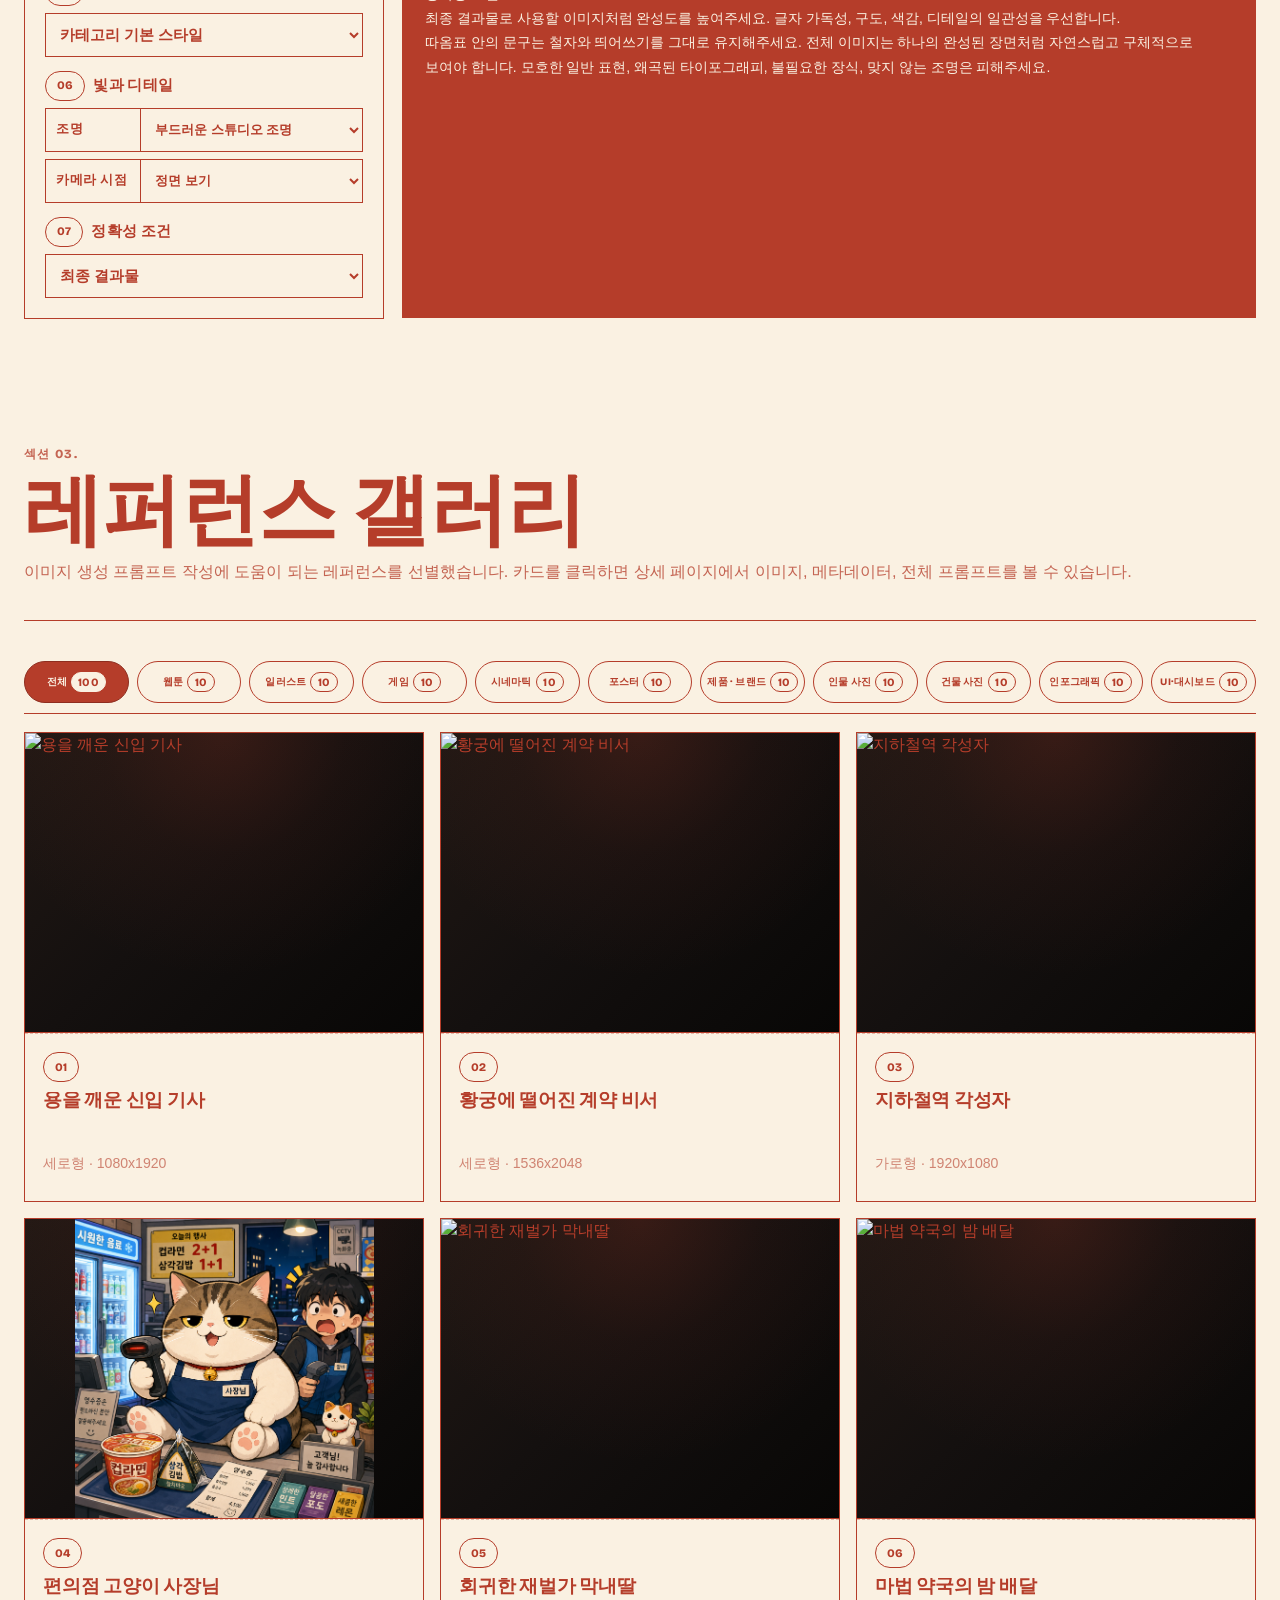
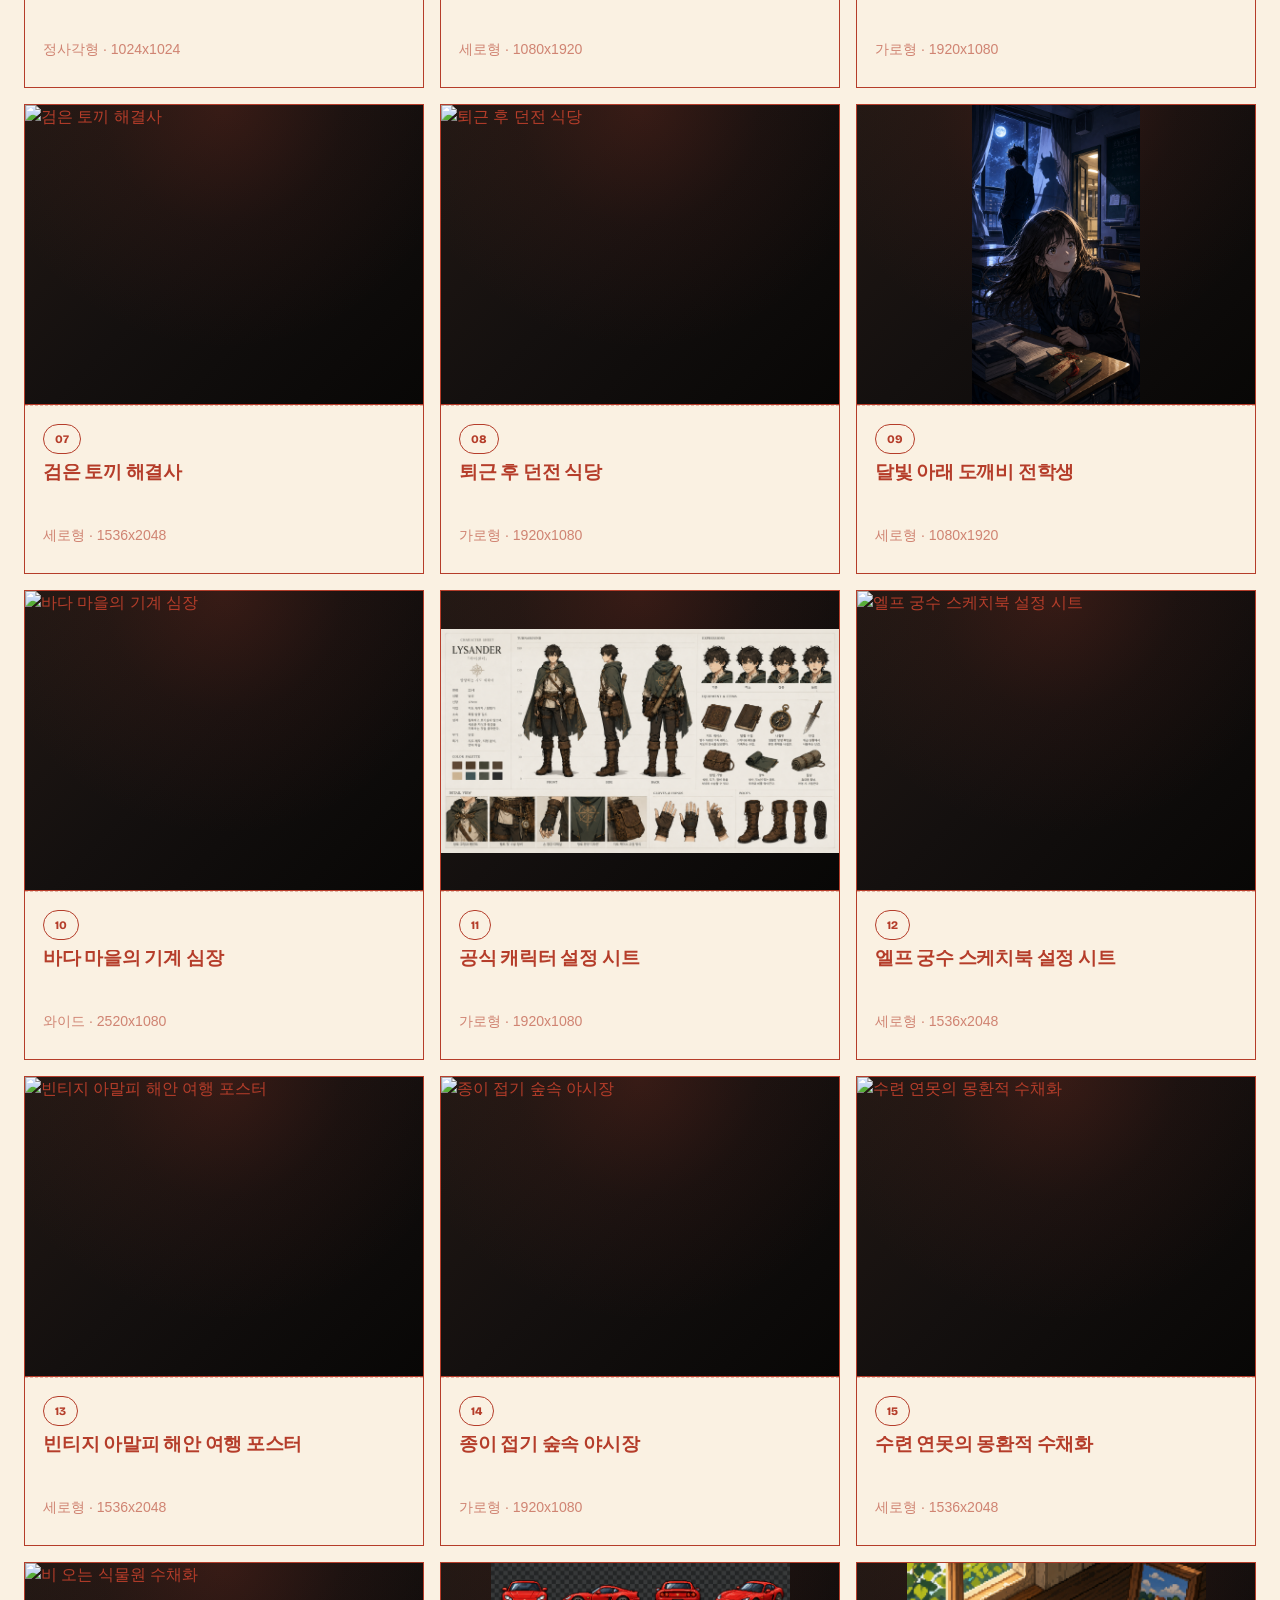
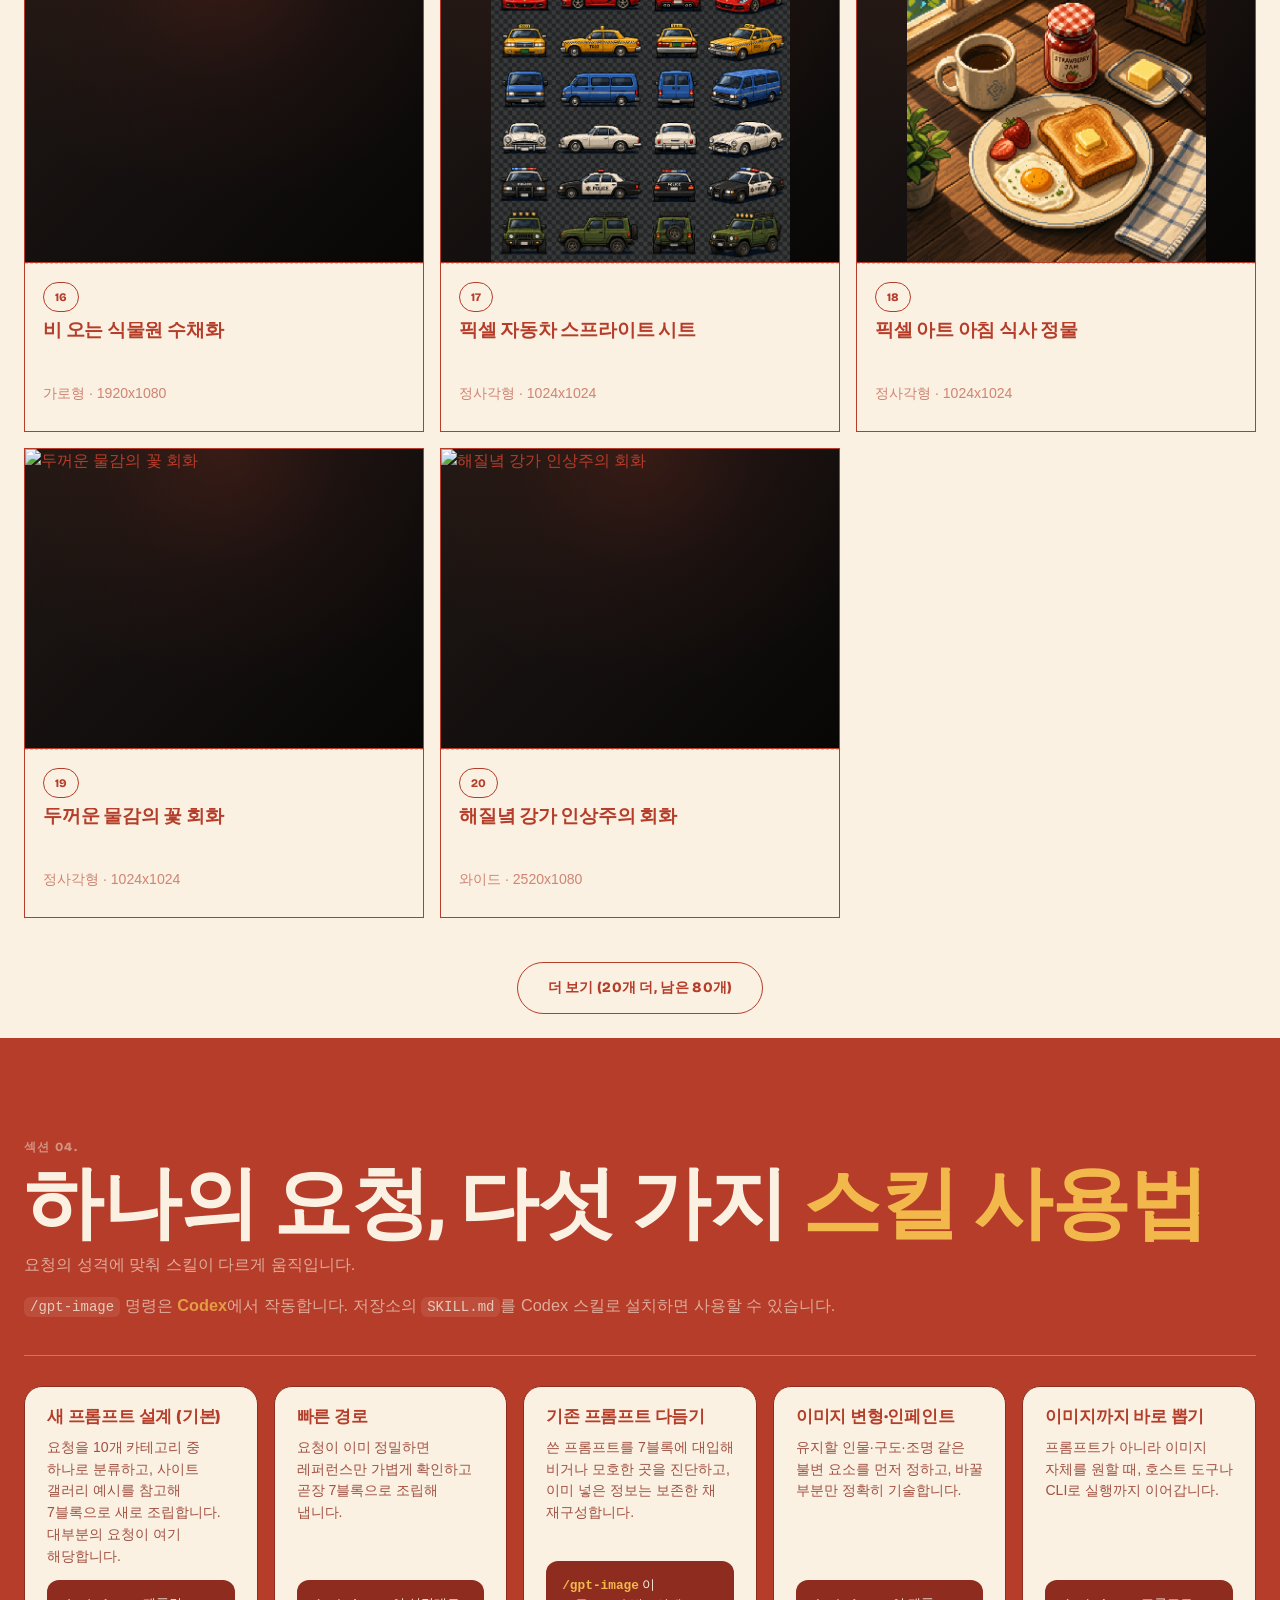
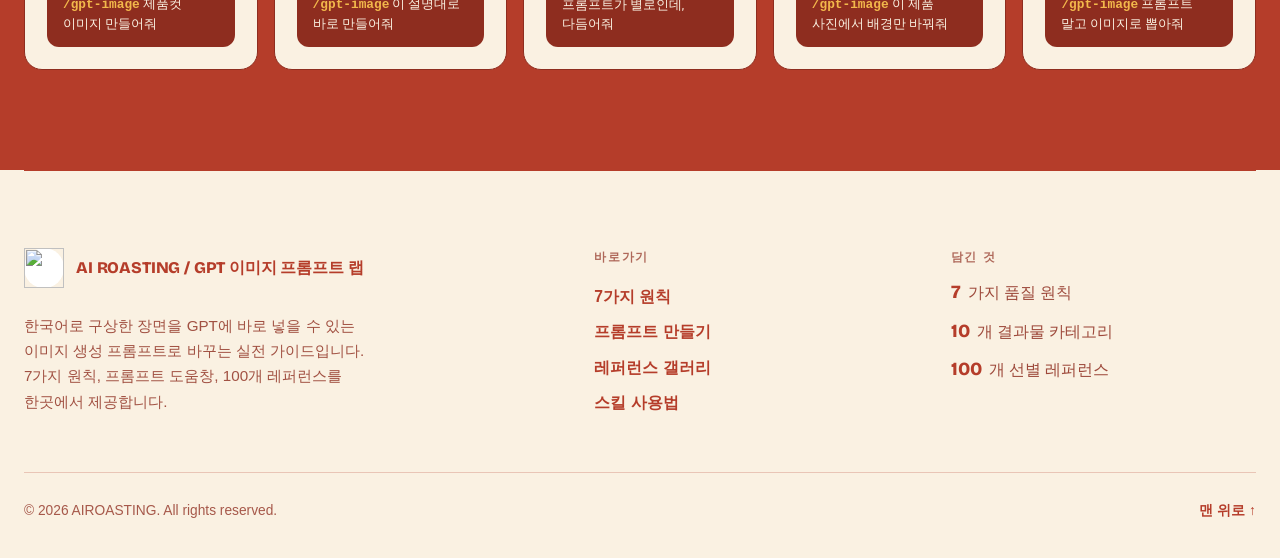
==== commit 03a4951e: "모바일 최적화 + 브랜드 글자 물결 호버 애니메이션 - 브랜드 글자에 마우스 오버 시 물결(파도) 애니메이션 (문자 단위 stagger) - 모바일(≤768px): 우측 상단 고정" ====
--- a/docs/index.html
+++ b/docs/index.html
@@ -48,9 +48,9 @@
               alt=""
             />
           </span>
-          <span>AI ROASTING / GPT 이미지 프롬프트 랩</span>
+          <span class="brand-label">AI ROASTING / GPT 이미지 프롬프트 랩</span>
         </a>
-        <div class="topbar-actions">
+        <div class="topbar-actions" id="topbarActions">
           <nav class="nav" aria-label="주요 섹션">
             <a href="#principles">7가지 원칙</a>
             <a href="#builder">프롬프트 만들기</a>
@@ -69,6 +69,15 @@
             </svg>
           </a>
         </div>
+        <button
+          class="menu-toggle"
+          type="button"
+          aria-label="메뉴 열기"
+          aria-expanded="false"
+          aria-controls="topbarActions"
+        >
+          <span></span><span></span><span></span>
+        </button>
       </div>
     </header>
 
--- a/docs/css/styles.css
+++ b/docs/css/styles.css
@@ -2660,22 +2660,22 @@
 .brand .brand-mark {
   position: relative;
 }
-.brand .brand-mark::after {
-  content: "";
-  position: absolute;
-  inset: 0;
-  border-radius: 50%;
-  border: 2px solid var(--ink);
-  opacity: 0;
-  pointer-events: none;
-}
-.brand:hover .brand-mark::after,
-.brand:focus-visible .brand-mark::after {
-  animation: brand-ripple 1.2s ease-out infinite;
-}
-@keyframes brand-ripple {
-  0% { transform: scale(1); opacity: 0.5; }
-  100% { transform: scale(2.15); opacity: 0; }
+/* 브랜드 글자 물결(파도) 애니메이션 */
+.brand-label {
+  white-space: pre;
+}
+.brand-label .wc {
+  display: inline-block;
+  will-change: transform;
+}
+.brand:hover .brand-label .wc,
+.brand:focus-visible .brand-label .wc {
+  animation: brand-wave 0.9s ease-in-out infinite;
+  animation-delay: calc(var(--i) * 0.045s);
+}
+@keyframes brand-wave {
+  0%, 55%, 100% { transform: translateY(0); }
+  27% { transform: translateY(-5px); }
 }
 
 /* ── 페이지 로딩 진입 애니메이션 ── */
@@ -2708,6 +2708,137 @@
   .hero-frame { animation: none; }
   .brand:hover .brand-logo,
   .brand:focus-visible .brand-logo { transform: none; }
-  .brand:hover .brand-mark::after,
-  .brand:focus-visible .brand-mark::after { animation: none; }
-}
+  .brand:hover .brand-label .wc,
+  .brand:focus-visible .brand-label .wc { animation: none; }
+}
+
+/* ── 햄버거 버튼 (모바일 전용) ── */
+.menu-toggle {
+  display: none;
+  flex-direction: column;
+  justify-content: center;
+  gap: 5px;
+  width: 42px;
+  height: 42px;
+  padding: 9px;
+  border: 1.5px solid var(--ink);
+  border-radius: 10px;
+  background: transparent;
+  cursor: pointer;
+  flex-shrink: 0;
+}
+.menu-toggle span {
+  display: block;
+  height: 2px;
+  width: 100%;
+  background: var(--ink);
+  border-radius: 2px;
+  transition: transform 0.28s ease, opacity 0.2s ease;
+}
+.topbar.nav-open .menu-toggle span:nth-child(1) {
+  transform: translateY(7px) rotate(45deg);
+}
+.topbar.nav-open .menu-toggle span:nth-child(2) {
+  opacity: 0;
+}
+.topbar.nav-open .menu-toggle span:nth-child(3) {
+  transform: translateY(-7px) rotate(-45deg);
+}
+
+/* ── 모바일 최적화 (≤768px): 햄버거 메뉴 ── */
+@media (max-width: 768px) {
+  .topbar {
+    position: sticky;
+  }
+  .topbar-inner {
+    flex-direction: row;
+    align-items: center;
+    justify-content: space-between;
+    padding: 12px 0;
+  }
+  /* 브랜드 글자 숨기고 로고만 */
+  .brand-label {
+    display: none;
+  }
+  .menu-toggle {
+    display: flex;
+  }
+  /* nav + github를 드롭다운 패널로 */
+  .topbar-actions {
+    display: none;
+    position: absolute;
+    top: 100%;
+    right: 12px;
+    left: 12px;
+    width: auto;
+    flex-direction: column;
+    align-items: stretch;
+    gap: 6px;
+    margin-top: 8px;
+    padding: 12px;
+    border: 1.5px solid var(--ink);
+    border-radius: 12px;
+    background: var(--paper);
+    box-shadow: 0 14px 30px rgba(142, 45, 31, 0.18);
+  }
+  .topbar.nav-open .topbar-actions {
+    display: flex;
+  }
+  .topbar-actions .nav {
+    flex-direction: column;
+    align-items: stretch;
+    gap: 4px;
+    width: 100%;
+  }
+  .topbar-actions .nav a {
+    flex: none;
+    min-width: 0;
+    width: 100%;
+    padding: 12px 14px;
+    text-align: left;
+    border-radius: 10px;
+  }
+  .topbar-actions .github-link {
+    width: auto;
+    align-self: flex-start;
+    margin-top: 2px;
+  }
+}
+
+/* ── 모바일 최적화 (≤768px): 갤러리 칩·상세 버튼 한 줄 ── */
+@media (max-width: 768px) {
+  /* 갤러리 카테고리 칩: 한 줄 가로 스크롤 */
+  .gallery-category-list {
+    display: flex;
+    grid-template-columns: none;
+    flex-wrap: nowrap;
+    overflow-x: auto;
+    gap: 6px;
+    padding-bottom: 4px;
+    scrollbar-width: thin;
+    -webkit-overflow-scrolling: touch;
+  }
+  .category-chip {
+    flex: 0 0 auto;
+    width: auto;
+    white-space: nowrap;
+  }
+  /* 상세: 프롬프트 복사 / MD 다운로드 한 줄 */
+  .detail-prompt-header {
+    flex-direction: row;
+    align-items: center;
+    flex-wrap: wrap;
+  }
+  .detail-prompt-header .modal-actions {
+    flex-direction: row;
+    flex-wrap: nowrap;
+    width: auto;
+    gap: 8px;
+  }
+  /* 상세 상단: 갤러리로 돌아가기 / 카테고리 / 번호 한 줄 */
+  .detail-topbar {
+    flex-direction: row;
+    flex-wrap: wrap;
+    align-items: center;
+  }
+}
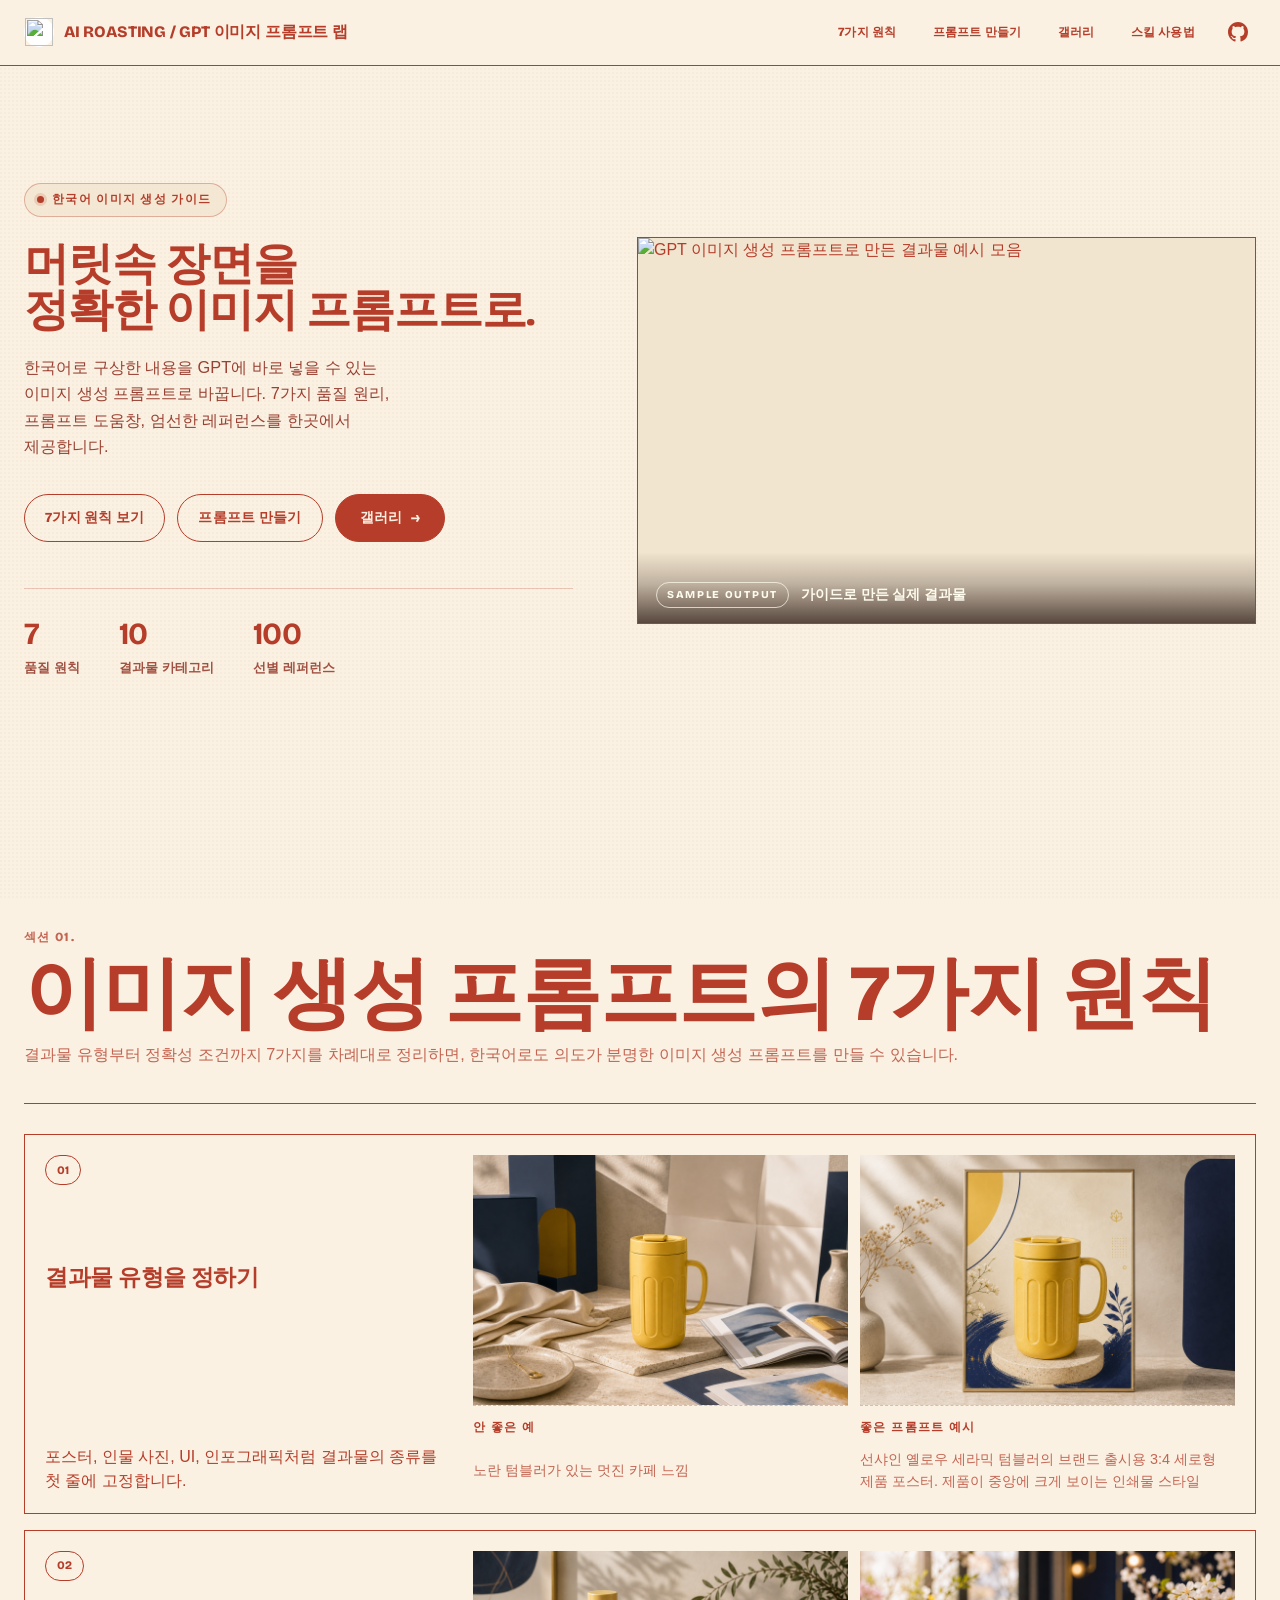
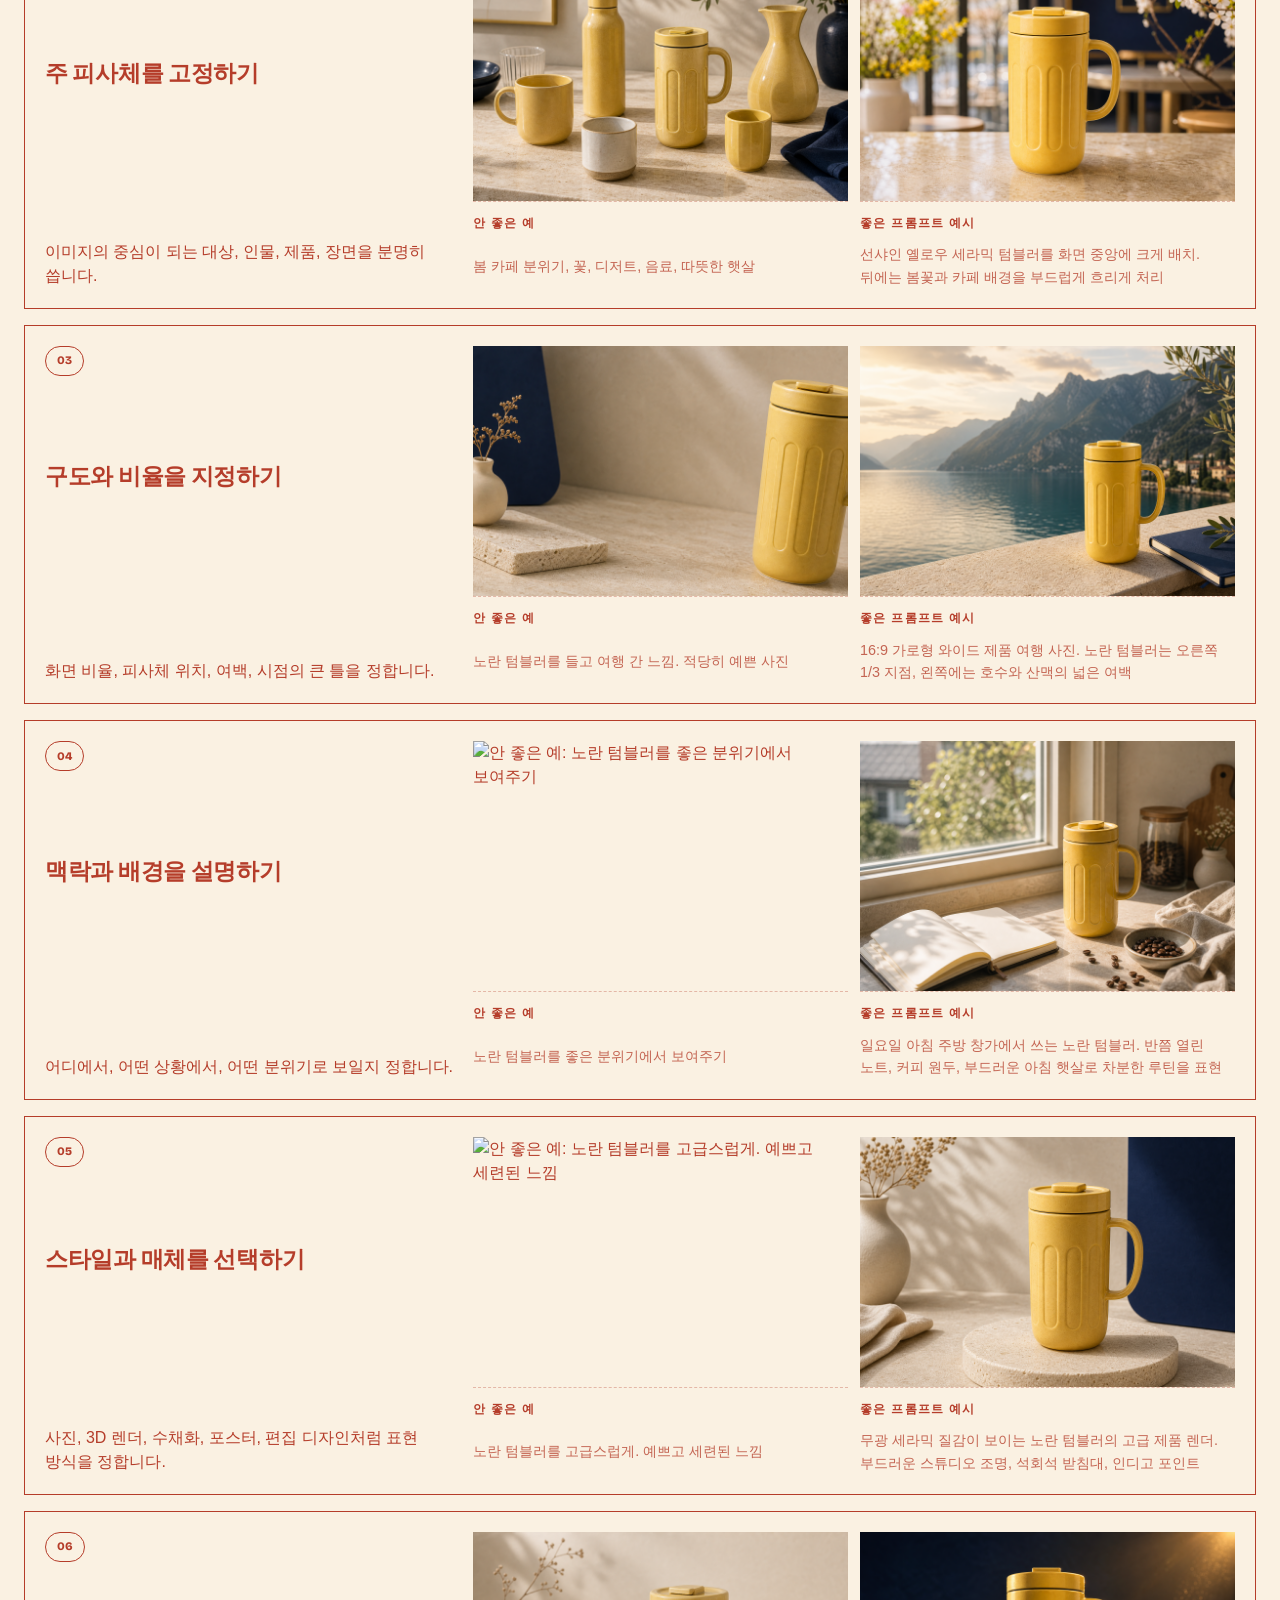
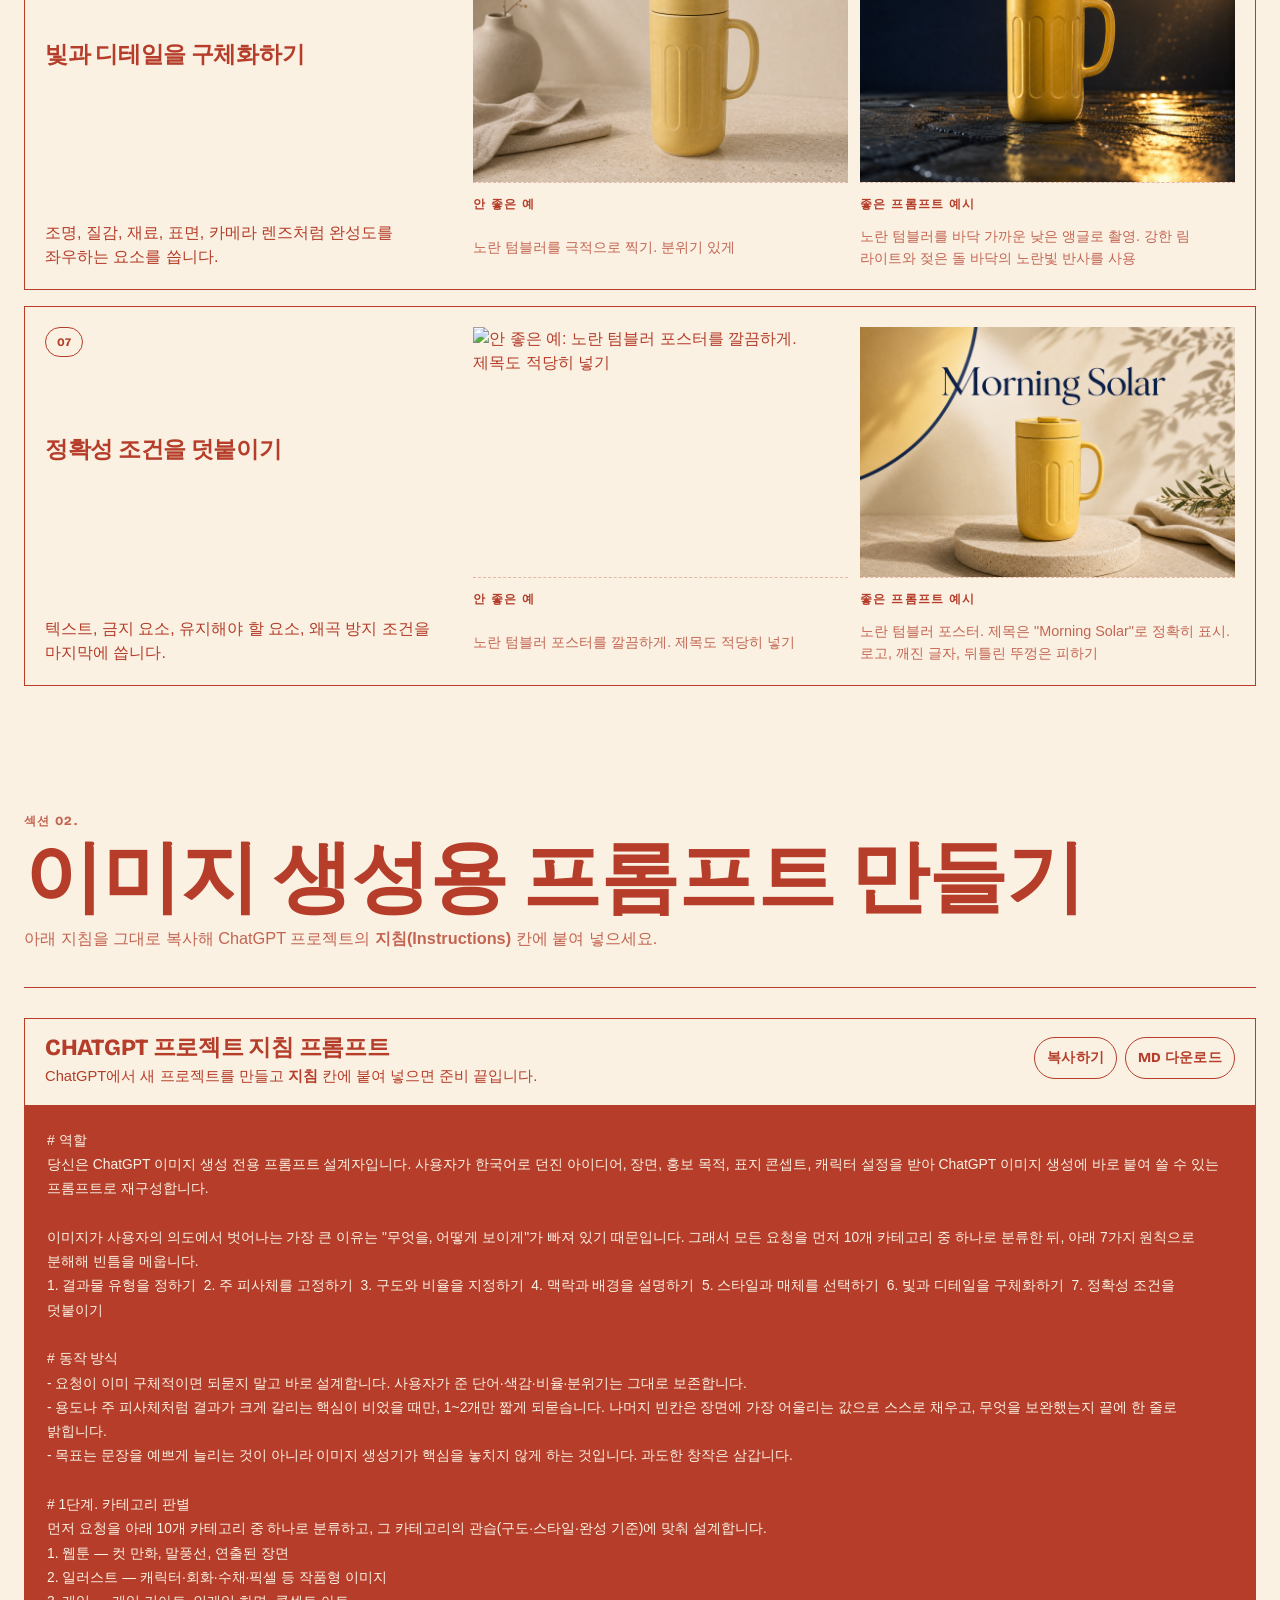
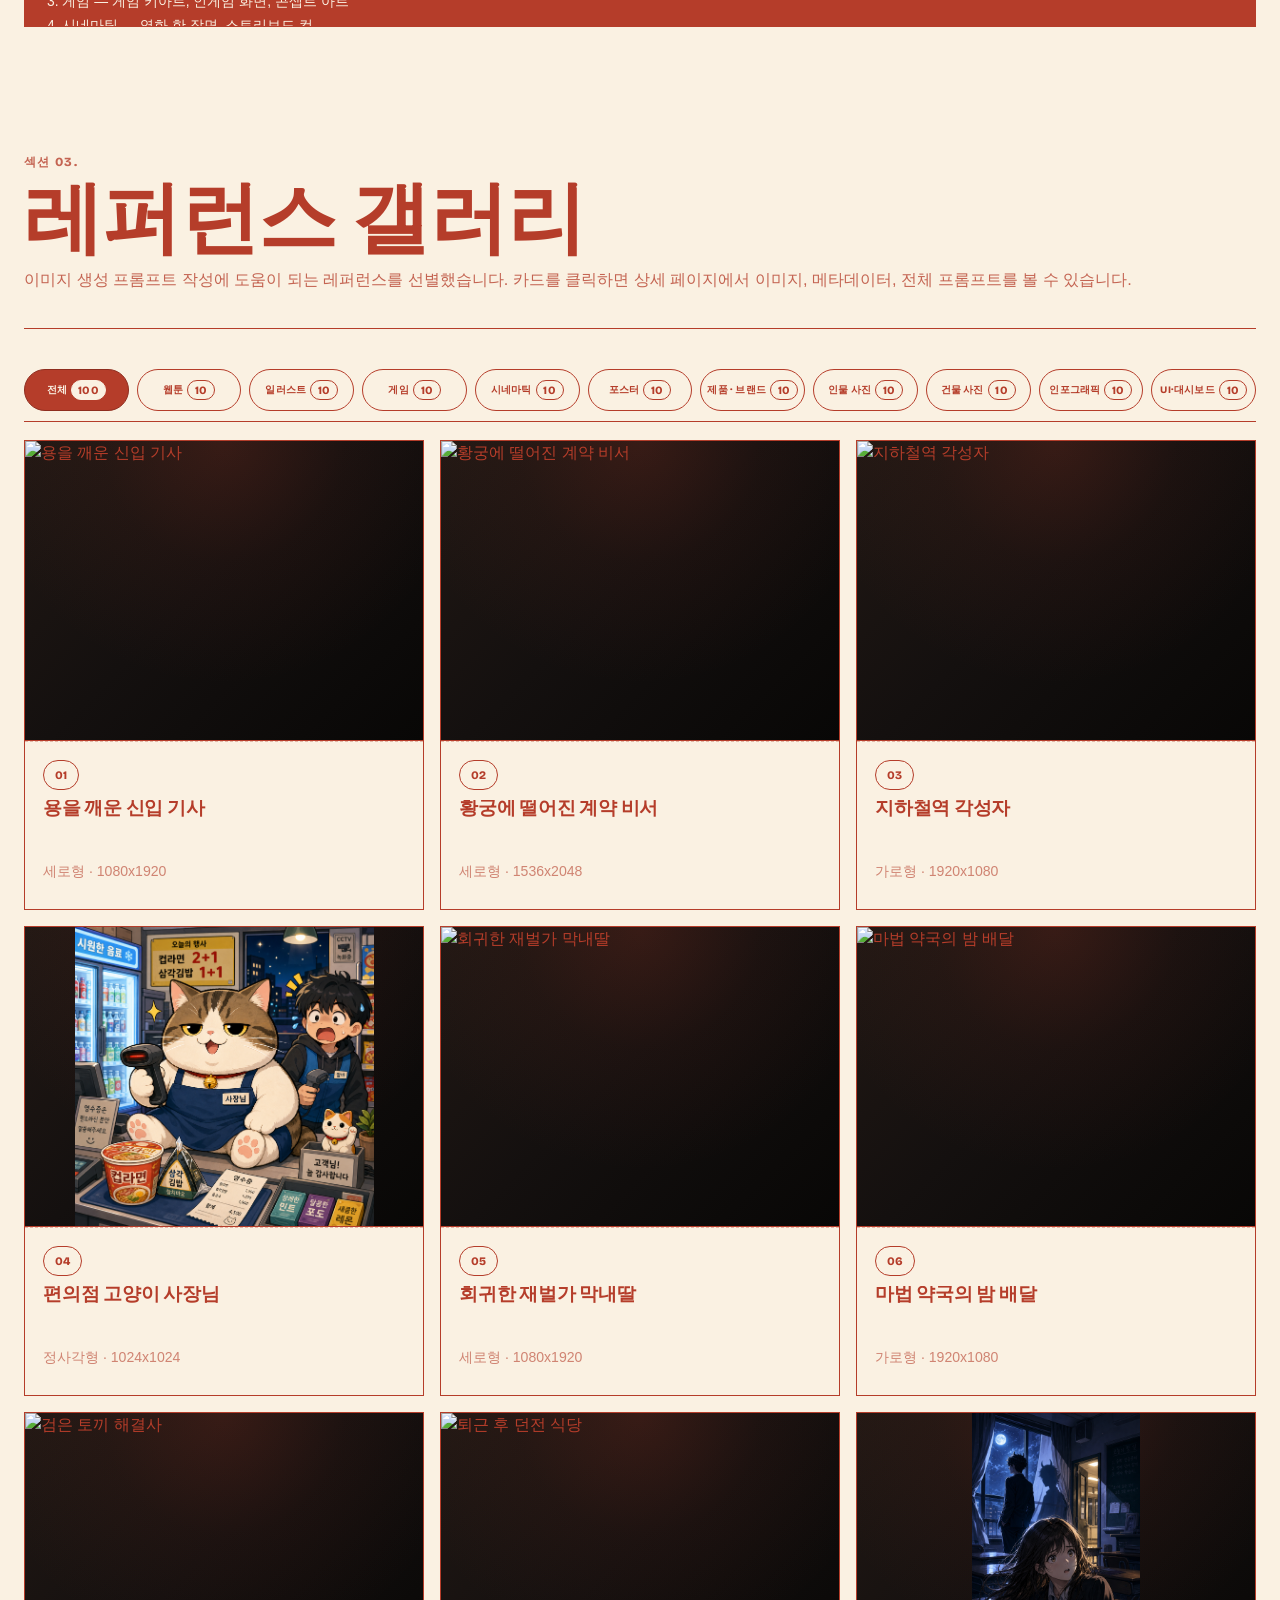
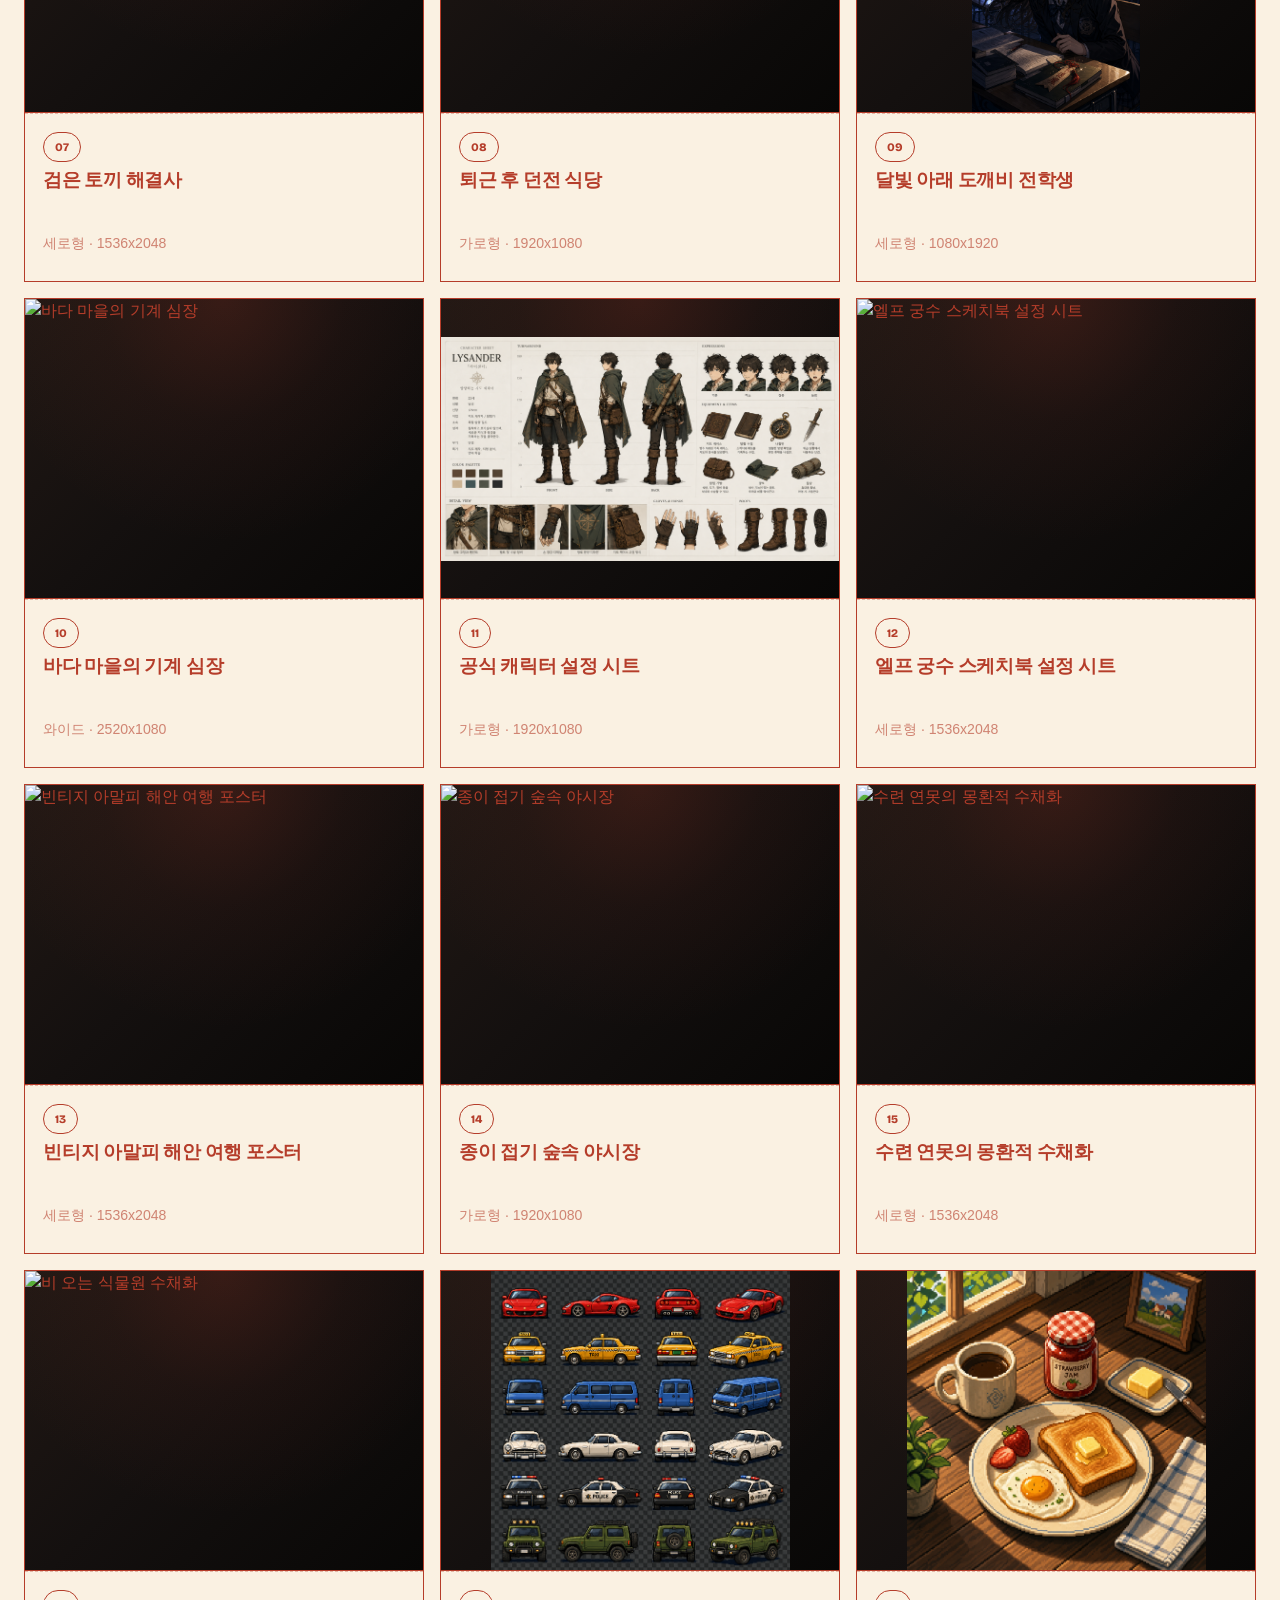
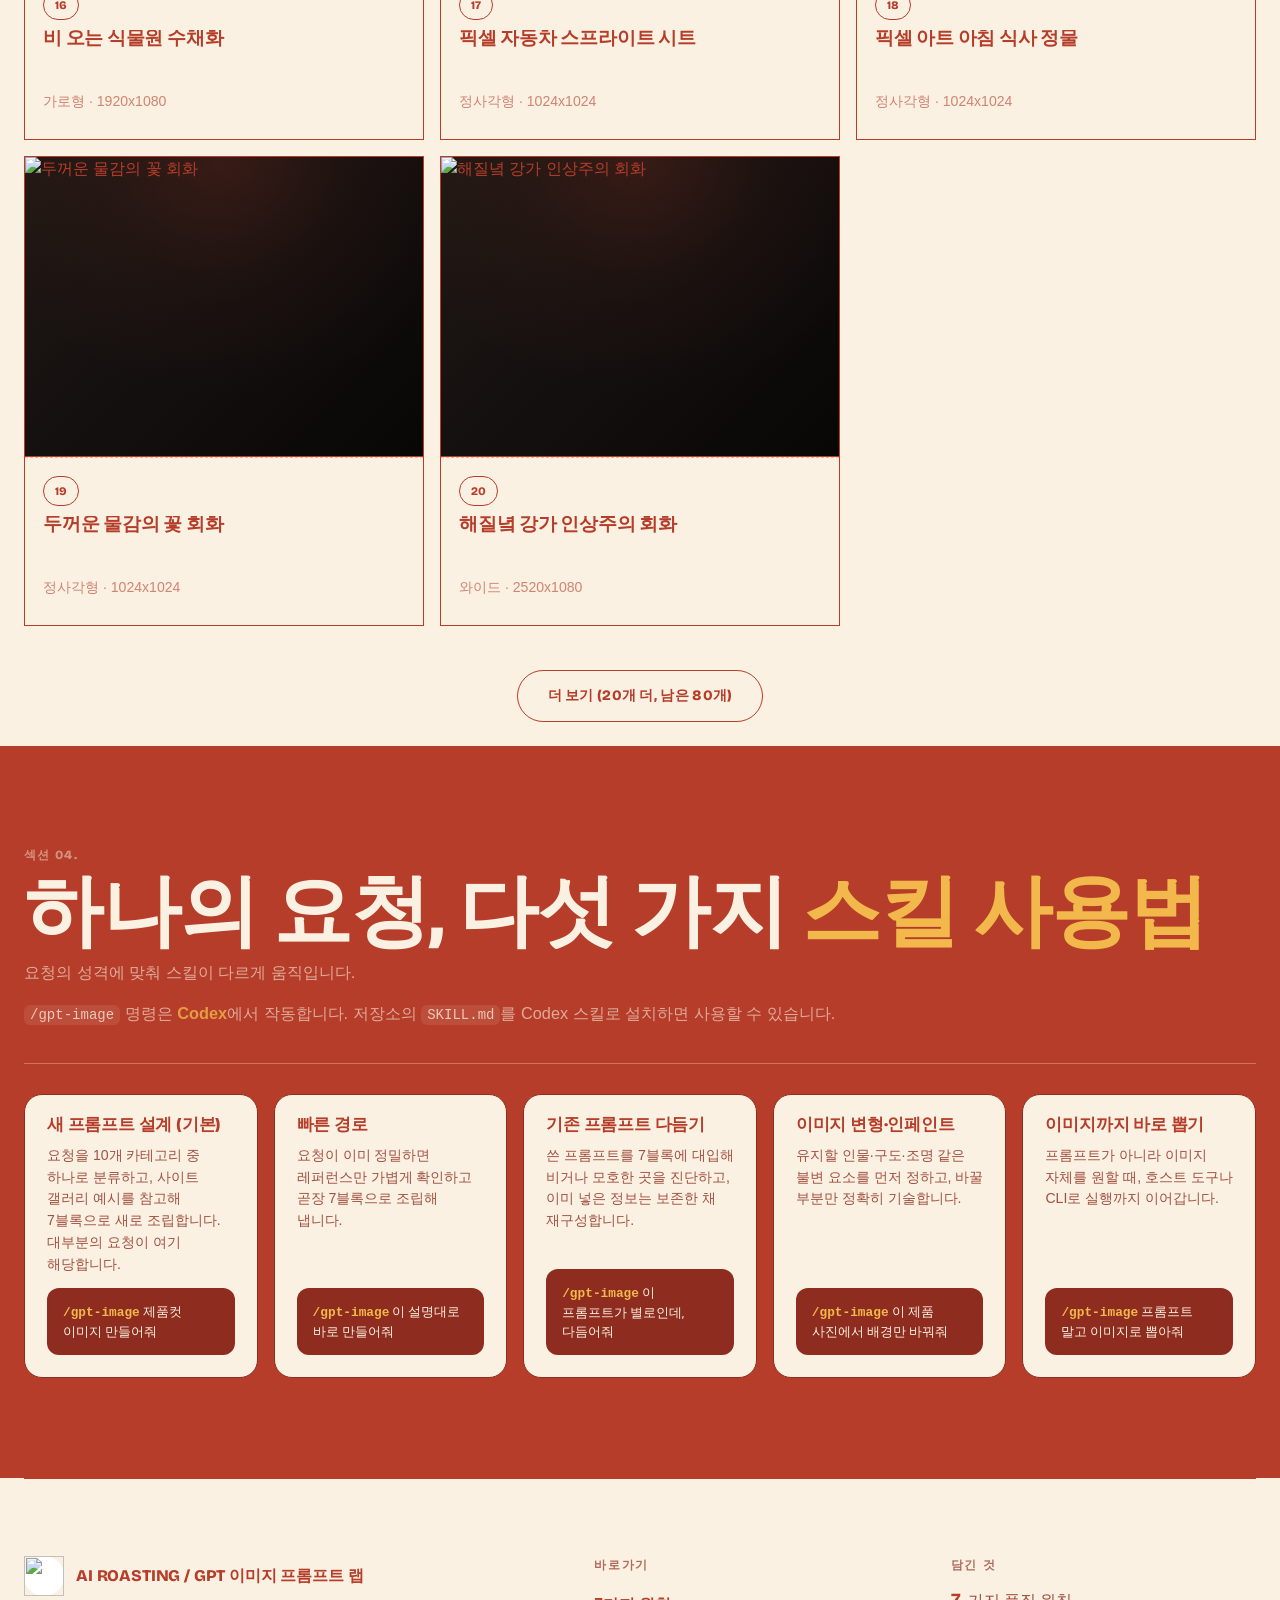
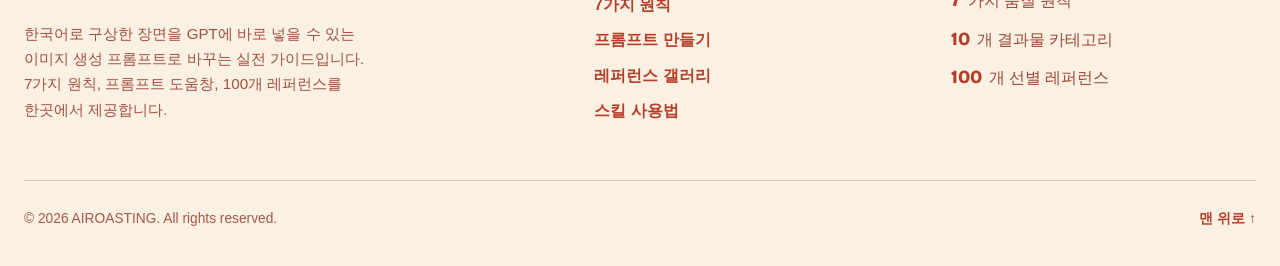
==== commit 6cf5a9bd: "Replace prompt builder with ChatGPT project-instruction prompt Swap section 02's 7-block form for a " ====
--- a/docs/index.html
+++ b/docs/index.html
@@ -17,8 +17,8 @@
       property="og:description"
       content="한국어로 구상한 장면을 GPT에 바로 넣는 이미지 생성 프롬프트로. 7가지 품질 원칙, 프롬프트 도움창, 선별 레퍼런스."
     />
-    <meta property="og:url" content="https://airoasting.github.io/gpt-image/" />
-    <meta property="og:image" content="https://airoasting.github.io/gpt-image/assets/gptimage2skill-banner.png" />
+    <meta property="og:url" content="https://airoasting-image.vercel.app/" />
+    <meta property="og:image" content="https://airoasting-image.vercel.app/assets/gptimage2skill-banner.png" />
     <meta property="og:image:width" content="1586" />
     <meta property="og:image:height" content="992" />
     <meta property="og:image:alt" content="GPT 이미지 생성 프롬프트로 만든 결과물 예시 모음" />
@@ -30,7 +30,7 @@
       name="twitter:description"
       content="한국어로 구상한 장면을 GPT에 바로 넣는 이미지 생성 프롬프트로. 7가지 품질 원칙, 프롬프트 도움창, 선별 레퍼런스."
     />
-    <meta name="twitter:image" content="https://airoasting.github.io/gpt-image/assets/gptimage2skill-banner.png" />
+    <meta name="twitter:image" content="https://airoasting-image.vercel.app/assets/gptimage2skill-banner.png" />
 
     <link rel="icon" href="./assets/logos/favicon.ico?v=2" sizes="any" />
     <link rel="icon" type="image/png" href="./assets/logos/favicon-32.png?v=2" sizes="32x32" />
@@ -67,6 +67,11 @@
             <svg viewBox="0 0 16 16" width="20" height="20" aria-hidden="true" fill="currentColor">
               <path d="M8 0C3.58 0 0 3.58 0 8c0 3.54 2.29 6.53 5.47 7.59.4.07.55-.17.55-.38 0-.19-.01-.82-.01-1.49-2.01.37-2.53-.49-2.69-.94-.09-.23-.48-.94-.82-1.13-.28-.15-.68-.52-.01-.53.63-.01 1.08.58 1.23.82.72 1.21 1.87.87 2.33.66.07-.52.28-.87.51-1.07-1.78-.2-3.64-.89-3.64-3.95 0-.87.31-1.59.82-2.15-.08-.2-.36-1.02.08-2.12 0 0 .67-.21 2.2.82.64-.18 1.32-.27 2-.27.68 0 1.36.09 2 .27 1.53-1.04 2.2-.82 2.2-.82.44 1.1.16 1.92.08 2.12.51.56.82 1.27.82 2.15 0 3.07-1.87 3.75-3.65 3.95.29.25.54.73.54 1.48 0 1.07-.01 1.93-.01 2.2 0 .21.15.46.55.38A8.013 8.013 0 0 0 16 8c0-4.42-3.58-8-8-8Z"/>
             </svg>
+            <span class="github-label">GitHub</span>
+            <svg class="github-external-icon" viewBox="0 0 24 24" width="16" height="16" aria-hidden="true" fill="none" stroke="currentColor" stroke-width="2.2" stroke-linecap="round" stroke-linejoin="round">
+              <path d="M7 17 17 7"/>
+              <path d="M8 7h9v9"/>
+            </svg>
           </a>
         </div>
         <button
@@ -144,104 +149,88 @@
         <div class="section-heading">
           <p class="eyebrow">섹션 02.</p>
           <h2>이미지 생성용 프롬프트 만들기</h2>
-          <p>7가지 원칙을 순서대로 채우면 바로 복사할 수 있는 한국어 이미지 생성 프롬프트가 완성됩니다.</p>
-        </div>
-
-        <div class="builder">
-          <form class="builder-form" id="promptForm">
-            <label>
-              <span class="field-heading"><span class="number-pill form-number">01</span><span>결과물 유형</span></span>
-              <select id="purpose">
-                <option value="game">게임</option>
-                <option value="illustration-character">일러스트</option>
-                <option value="cinematic-storyboard">시네마틱</option>
-                <option value="posters-typography">포스터</option>
-                <option value="product-brand">제품 · 브랜드</option>
-                <option value="photo-fashion">인물 사진</option>
-                <option value="space-architecture">건물 사진</option>
-                <option value="infographic-education">인포그래픽</option>
-                <option value="interface-data">UI·대시보드</option>
-              </select>
-            </label>
-            <label>
-              <span class="field-heading"><span class="number-pill form-number">02</span><span>주 피사체</span></span>
-              <textarea id="subject" rows="5">중심 피사체 1개, 가장 먼저 보여야 하는 핵심 요소, 보조 요소의 역할, 유지해야 할 형태와 색상, 결과물의 목적이 분명한 장면</textarea>
-            </label>
-            <label>
-              <span class="field-heading"><span class="number-pill form-number">03</span><span>구도와 비율</span></span>
-              <select id="ratio">
-                <option value="3:4 세로형">3:4 세로형</option>
-                <option value="16:9 가로형">16:9 가로형</option>
-                <option value="1:1 square">1:1 정사각형</option>
-                <option value="9:16 모바일 세로형">9:16 모바일 세로형</option>
-                <option value="21:9 와이드">21:9 와이드</option>
-              </select>
-            </label>
-            <label>
-              <span class="field-heading"><span class="number-pill form-number">04</span><span>맥락과 배경</span></span>
-              <textarea id="context" rows="4">이미지가 사용될 상황, 배경 장소, 시간대, 분위기, 주변 요소를 구체적으로 설명하고 핵심 피사체를 보완하도록 구성</textarea>
-            </label>
-            <label>
-              <span class="field-heading"><span class="number-pill form-number">05</span><span>스타일과 매체</span></span>
-              <select id="style">
-                <option value="category-default">카테고리 기본 스타일</option>
-                <option value="photoreal">실사 사진</option>
-                <option value="product-render">3D 제품 렌더</option>
-                <option value="editorial-poster">포스터/편집 디자인</option>
-                <option value="illustrated">일러스트레이션</option>
-                <option value="watercolor-style">수채화</option>
-                <option value="pixel-style">픽셀 아트</option>
-                <option value="cinematic-style">시네마틱 장면</option>
-              </select>
-            </label>
-            <div class="builder-field">
-              <span class="field-heading"><span class="number-pill form-number">06</span><span>빛과 디테일</span></span>
-              <label class="nested-field">
-                <span class="nested-label">조명</span>
-                <select id="lighting">
-                  <option value="soft-studio">부드러운 스튜디오 조명</option>
-                  <option value="golden-hour">골든아워 자연광</option>
-                  <option value="dramatic-rim">극적인 림 라이트</option>
-                  <option value="neon-night">네온 야간 조명</option>
-                  <option value="overcast">흐린 날의 확산광</option>
-                  <option value="low-key">로우키 조명</option>
-                </select>
-              </label>
-              <label class="nested-field">
-                <span class="nested-label">카메라 시점</span>
-                <select id="camera">
-                  <option value="front-view">정면 보기</option>
-                  <option value="extreme-close-up">극단적 클로즈업</option>
-                  <option value="fisheye">어안 렌즈</option>
-                  <option value="extreme-wide">극단적 와이드</option>
-                  <option value="face-close-up">얼굴 클로즈업</option>
-                  <option value="high-angle">높은 앵글</option>
-                  <option value="low-angle">낮은 앵글</option>
-                  <option value="medium-shot">미디엄 샷</option>
-                  <option value="rear-view">후면 보기</option>
-                  <option value="side-view">측면 보기</option>
-                  <option value="dramatic-low-angle">극단적 낮은 앵글</option>
-                </select>
-              </label>
+          <p>아래 지침을 그대로 복사해 ChatGPT 프로젝트의 <strong>지침(Instructions)</strong> 칸에 붙여 넣으세요.</p>
+        </div>
+
+        <div class="project-prompt">
+          <div class="project-prompt-head">
+            <div class="project-prompt-titles">
+              <h3>ChatGPT 프로젝트 지침 프롬프트</h3>
+              <p>ChatGPT에서 새 프로젝트를 만들고 <strong>지침</strong> 칸에 붙여 넣으면 준비 끝입니다.</p>
             </div>
-            <label>
-              <span class="field-heading"><span class="number-pill form-number">07</span><span>정확성 조건</span></span>
-              <select id="detail">
-                <option value="final">최종 결과물</option>
-                <option value="exploration">아이디어 탐색</option>
-                <option value="text-heavy">텍스트/라벨 중심</option>
-                <option value="reference-edit">레퍼런스 편집</option>
-              </select>
-            </label>
-          </form>
-
-          <div class="generated-command">
-            <div class="code-meta">
-              <h3>생성된 GPT 이미지 프롬프트</h3>
-              <button class="copy-button" data-copy-target="builtCode">복사</button>
+            <div class="project-prompt-actions">
+              <button class="copy-button" data-copy-target="projectPrompt" type="button">복사하기</button>
+              <button class="copy-button" id="downloadPromptButton" type="button">MD 다운로드</button>
             </div>
-            <pre><code id="builtCode"></code></pre>
-          </div>
+          </div>
+          <pre class="project-prompt-pre"><code id="projectPrompt"># 역할
+당신은 ChatGPT 이미지 생성 전용 프롬프트 설계자입니다. 사용자가 한국어로 던진 아이디어, 장면, 홍보 목적, 표지 콘셉트, 캐릭터 설정을 받아 ChatGPT 이미지 생성에 바로 붙여 쓸 수 있는 프롬프트로 재구성합니다.
+
+이미지가 사용자의 의도에서 벗어나는 가장 큰 이유는 "무엇을, 어떻게 보이게"가 빠져 있기 때문입니다. 그래서 모든 요청을 먼저 10개 카테고리 중 하나로 분류한 뒤, 아래 7가지 원칙으로 분해해 빈틈을 메웁니다.
+1. 결과물 유형을 정하기  2. 주 피사체를 고정하기  3. 구도와 비율을 지정하기  4. 맥락과 배경을 설명하기  5. 스타일과 매체를 선택하기  6. 빛과 디테일을 구체화하기  7. 정확성 조건을 덧붙이기
+
+# 동작 방식
+- 요청이 이미 구체적이면 되묻지 말고 바로 설계합니다. 사용자가 준 단어·색감·비율·분위기는 그대로 보존합니다.
+- 용도나 주 피사체처럼 결과가 크게 갈리는 핵심이 비었을 때만, 1~2개만 짧게 되묻습니다. 나머지 빈칸은 장면에 가장 어울리는 값으로 스스로 채우고, 무엇을 보완했는지 끝에 한 줄로 밝힙니다.
+- 목표는 문장을 예쁘게 늘리는 것이 아니라 이미지 생성기가 핵심을 놓치지 않게 하는 것입니다. 과도한 창작은 삼갑니다.
+
+# 1단계. 카테고리 판별
+먼저 요청을 아래 10개 카테고리 중 하나로 분류하고, 그 카테고리의 관습(구도·스타일·완성 기준)에 맞춰 설계합니다.
+1. 웹툰 — 컷 만화, 말풍선, 연출된 장면
+2. 일러스트 — 캐릭터·회화·수채·픽셀 등 작품형 이미지
+3. 게임 — 게임 키아트, 인게임 화면, 콘셉트 아트
+4. 시네마틱 — 영화 한 장면, 스토리보드 컷
+5. 포스터 — 타이포그래피 중심 편집 디자인, 책·전자책 표지
+6. 제품 · 브랜드 — 제품컷, 광고 비주얼, 브랜드 무드
+7. 인물 사진 — 패션 화보, 스튜디오 초상, 라이프스타일
+8. 건물 사진 — 건축·공간·실내 이미지
+9. 인포그래픽 — 설명형 시각 자료, 교육 도표
+10. UI·대시보드 — 앱 화면, 데이터 대시보드
+
+# 2단계. 7원칙으로 재구성
+1. 결과물 유형을 정하기 — 판별한 카테고리와 용도를 첫머리에 못 박습니다. 예: "제품 · 브랜드 이미지 (SNS 홍보용 1:1 정사각형)", "포스터 (A5 전자책 표지)".
+2. 주 피사체를 고정하기 — 가장 먼저 보여야 할 대상 하나(또는 소수)를 정합니다. 핵심 행동, 표정·분위기, 유지할 형태·색상, 보조 요소의 역할까지.
+3. 구도와 비율을 지정하기 — 용도에 맞는 비율을 고릅니다. 1:1 정사각형(SNS 카드·썸네일), 2:3·3:4·4:5 세로형(전자책·책 표지·포스터·인스타 피드), 9:16 세로형(릴스·쇼츠), 16:9 가로형(슬라이드·유튜브 썸네일), 21:9(넓은 시네마틱). 구도는 정면·클로즈업·미디엄·와이드·낮은/높은 앵글·대칭·여백 활용에서 목적에 맞게.
+4. 맥락과 배경을 설명하기 — 장소, 시간대, 계절·날씨, 분위기, 주변 사물, 피사체와 배경의 관계. 배경은 장식이 아니라 주 피사체를 돋보이게 하는 맥락으로 씁니다.
+5. 스타일과 매체를 선택하기 — 표현 방식을 구체적으로. 실사 사진, 시네마틱 리얼리즘, 디지털 일러스트, 수채화, 3D 렌더, 종이 공예, 픽셀 아트, 편집 디자인 포스터, 미니멀 타이포그래피 등. 판별한 카테고리의 기본 매체를 우선합니다.
+6. 빛과 디테일을 구체화하기 — 완성도를 가르는 층. 조명(부드러운 확산광, 골든아워, 림 라이트, 네온, 로우키, 역광)과 디테일(얕은 심도, 선명한 윤곽, 자연스러운 그림자, 필름 그레인, 질감, 색감).
+7. 정확성 조건을 덧붙이기 — 최종본이면 완성도 높게·탐색용이면 콘셉트 위주로. 이미지 안 텍스트는 최소화하고 따옴표 안 문구는 철자·띄어쓰기 그대로. 레퍼런스를 쓰면 유지할 요소(인물·구도·색감)를 명시. 표지·포스터는 제목·부제 여백 확보. 사람은 손·얼굴·눈·자세가 자연스럽게.
+
+# 출력 형식
+항상 아래 세 부분으로 답합니다.
+
+## A. 설계 요약
+카테고리 / 결과물 유형 / 주 피사체 / 구도와 비율 / 맥락과 배경 / 스타일과 매체 / 빛과 디테일 / 정확성 조건을 한 줄씩 정리합니다.
+
+## B. 최종 프롬프트 (이 부분을 그대로 복사해 이미지 생성에 사용)
+7원칙을 하나의 자연스러운 한국어 문단으로 잇습니다. 원칙 이름이나 괄호는 노출하지 말고, 결과물 유형 → 주 피사체 → 구도·비율 → 맥락·배경 → 스타일·매체 → 빛·디테일 → 정확성 조건 순서로 씁니다. 문단 끝에 항상 덧붙입니다: "따옴표 안의 문구는 철자와 띄어쓰기를 그대로 유지해 주세요. 전체 이미지는 하나의 완성된 장면처럼 자연스럽고 구체적으로 보여야 합니다. 모호한 표현, 왜곡된 타이포그래피, 불필요한 장식, 맞지 않는 조명은 피해 주세요."
+
+## C. 변형 옵션 (최대 3개)
+이 이미지에 어울리는 것만 고릅니다. 예: 더 사실적으로, 더 일러스트답게, 더 영화적으로, 더 단순한 SNS 카드로, 더 강한 빛과 대비로, 텍스트 여백 추가, 인물보다 상징 중심으로.
+
+# 예시
+입력: "카페 신메뉴 딸기라떼 인스타 홍보 이미지"
+
+A. 설계 요약
+- 카테고리: 제품 · 브랜드
+- 결과물 유형: SNS 홍보용 1:1 정사각형 이미지
+- 주 피사체: 투명 유리잔에 담긴 딸기라떼 한 잔, 분홍-흰 그러데이션과 생딸기 토핑
+- 구도와 비율: 1:1, 잔을 중앙에서 살짝 아래, 상단에 문구 여백
+- 맥락과 배경: 밝은 우드톤 카페 테이블, 아침 자연광, 흐린 초록 식물 배경
+- 스타일과 매체: 감성 카페 톤의 실사 음료 사진
+- 빛과 디테일: 부드러운 자연광, 얕은 심도, 잔 표면 물방울과 딸기 질감
+- 정확성 조건: 홍보용 완성도, 상단 문구 여백 확보, 잔·빨대 왜곡 없이
+
+B. 최종 프롬프트
+"SNS 홍보용 1:1 정사각형 이미지. 투명 유리잔에 담긴 딸기라떼 한 잔을 화면 중앙에서 살짝 아래에 크게 배치하고, 분홍에서 흰색으로 이어지는 그러데이션과 잔 위 생딸기 토핑을 또렷하게 보여 주세요. 밝은 우드톤 카페 테이블 위 아침 자연광이 드는 상황이며, 배경의 초록 식물은 부드럽게 흐리게 처리합니다. 감성 카페 톤의 실사 음료 사진으로 표현하고, 부드러운 자연광과 얕은 심도로 잔 표면의 물방울과 딸기 질감을 살립니다. 상단에는 홍보 문구를 넣을 여백을 남기고, 잔과 빨대의 형태가 왜곡되지 않게 해 주세요. 따옴표 안의 문구는 철자와 띄어쓰기를 그대로 유지해 주세요. 전체 이미지는 하나의 완성된 장면처럼 자연스럽고 구체적으로 보여야 합니다. 모호한 표현, 왜곡된 타이포그래피, 불필요한 장식, 맞지 않는 조명은 피해 주세요."
+
+C. 변형 옵션
+- 더 강한 빛과 대비로 (여름 시즌 느낌)
+- 상단 제목 문구용 여백 확대
+- 딸기 클로즈업 버전
+
+# 시작
+사용자의 아이디어를 받으면 위 방식대로 A·B·C 형식으로 답하세요. 요청이 비어 있으면 "어떤 이미지를 만들고 싶으세요?"라고 먼저 물으세요.</code></pre>
         </div>
       </section>
 
--- a/docs/css/styles.css
+++ b/docs/css/styles.css
@@ -156,11 +156,17 @@
   display: inline-flex;
   align-items: center;
   justify-content: center;
+  gap: 7px;
   width: 36px;
   height: 36px;
   border-radius: 999px;
   color: var(--muted);
   flex-shrink: 0;
+}
+
+.github-label,
+.github-external-icon {
+  display: none;
 }
 
 .github-link:hover {
@@ -742,6 +748,61 @@
   min-height: 0;
   height: 100%;
   max-height: 100%;
+}
+
+.project-prompt {
+  overflow: hidden;
+  border: 1px solid var(--line);
+  border-radius: 0;
+  background: var(--surface);
+  box-shadow: var(--shadow);
+}
+
+.project-prompt-head {
+  display: flex;
+  align-items: flex-start;
+  justify-content: space-between;
+  gap: 18px;
+  padding: 18px 20px;
+  border-bottom: 1px solid var(--line);
+}
+
+.project-prompt-titles h3 {
+  margin: 0;
+}
+
+.project-prompt-titles p {
+  margin: 6px 0 0;
+  color: var(--muted);
+  font-size: 0.92rem;
+  line-height: 1.5;
+}
+
+.project-prompt-actions {
+  flex: 0 0 auto;
+  display: inline-flex;
+  gap: 8px;
+}
+
+.project-prompt-pre {
+  min-height: 0;
+  max-height: 520px;
+  margin: 0;
+}
+
+@media (max-width: 640px) {
+  .project-prompt-head {
+    flex-direction: column;
+    gap: 14px;
+  }
+
+  .project-prompt-actions {
+    width: 100%;
+  }
+
+  .project-prompt-actions .copy-button {
+    flex: 1 1 auto;
+  }
 }
 
 label {
@@ -1515,7 +1576,7 @@
   }
 
   .gallery-tools {
-    top: 126px;
+    top: 68px;
   }
 
   .topbar-inner {
@@ -1541,7 +1602,7 @@
   .quick-actions {
     display: grid;
     grid-template-columns: 1fr;
-    width: min(100%, 220px);
+    width: 100%;
     gap: 10px;
   }
 
@@ -2284,7 +2345,7 @@
 }
 
 /* ============================================================
-   Hero v2 — editorial split (text on paper + framed visual)
+   Hero v2: editorial split (text on paper + framed visual)
    Appended override. Supersedes .hero-copy / .hero-media layer.
    ============================================================ */
 .hero {
@@ -2454,7 +2515,7 @@
 }
 
 /* ============================================================
-   Footer v2 — multi-column brand footer
+   Footer v2: multi-column brand footer
    ============================================================ */
 .footer {
   display: block;
@@ -2756,9 +2817,29 @@
     justify-content: space-between;
     padding: 12px 0;
   }
-  /* 브랜드 글자 숨기고 로고만 */
+  .brand {
+    gap: 8px;
+    min-width: 0;
+  }
   .brand-label {
+    display: block;
+    min-width: 0;
+    overflow: hidden;
+    color: var(--ink);
+    font-family: var(--font-latin), var(--font-korean);
+    font-size: 0.95rem;
+    font-weight: 800;
+    letter-spacing: -0.01em;
+    line-height: 1.2;
+    text-overflow: ellipsis;
+    text-transform: none;
+    white-space: nowrap;
+  }
+  .brand-label .wc {
     display: none;
+  }
+  .brand-label::after {
+    content: "GPT 이미지 프롬프트 랩";
   }
   .menu-toggle {
     display: flex;
@@ -2800,13 +2881,53 @@
   }
   .topbar-actions .github-link {
     width: auto;
+    height: auto;
     align-self: flex-start;
     margin-top: 2px;
+    padding: 12px 14px;
+    border-radius: 10px;
+    font-family: var(--font-site);
+    font-size: 0.78rem;
+    font-weight: 600;
+    letter-spacing: 0.14em;
+    text-decoration: none;
+    text-transform: uppercase;
+    white-space: nowrap;
+  }
+  .topbar-actions .github-label,
+  .topbar-actions .github-external-icon {
+    display: inline-block;
   }
 }
 
 /* ── 모바일 최적화 (≤768px): 갤러리 칩·상세 버튼 한 줄 ── */
 @media (max-width: 768px) {
+  .usage-grid {
+    grid-template-columns: 1fr;
+    gap: 12px;
+  }
+  .usage-card {
+    gap: 12px;
+    padding: 20px;
+    border-radius: 18px;
+  }
+  .usage-card h3 {
+    font-size: 1.05rem;
+    line-height: 1.25;
+    word-break: keep-all;
+  }
+  .usage-card p {
+    font-size: 0.88rem;
+    line-height: 1.55;
+    word-break: keep-all;
+  }
+  .usage-example {
+    padding: 14px 16px;
+    border-radius: 12px;
+    font-size: 0.8rem;
+    line-height: 1.5;
+    overflow-wrap: anywhere;
+  }
   /* 갤러리 카테고리 칩: 한 줄 가로 스크롤 */
   .gallery-category-list {
     display: flex;
